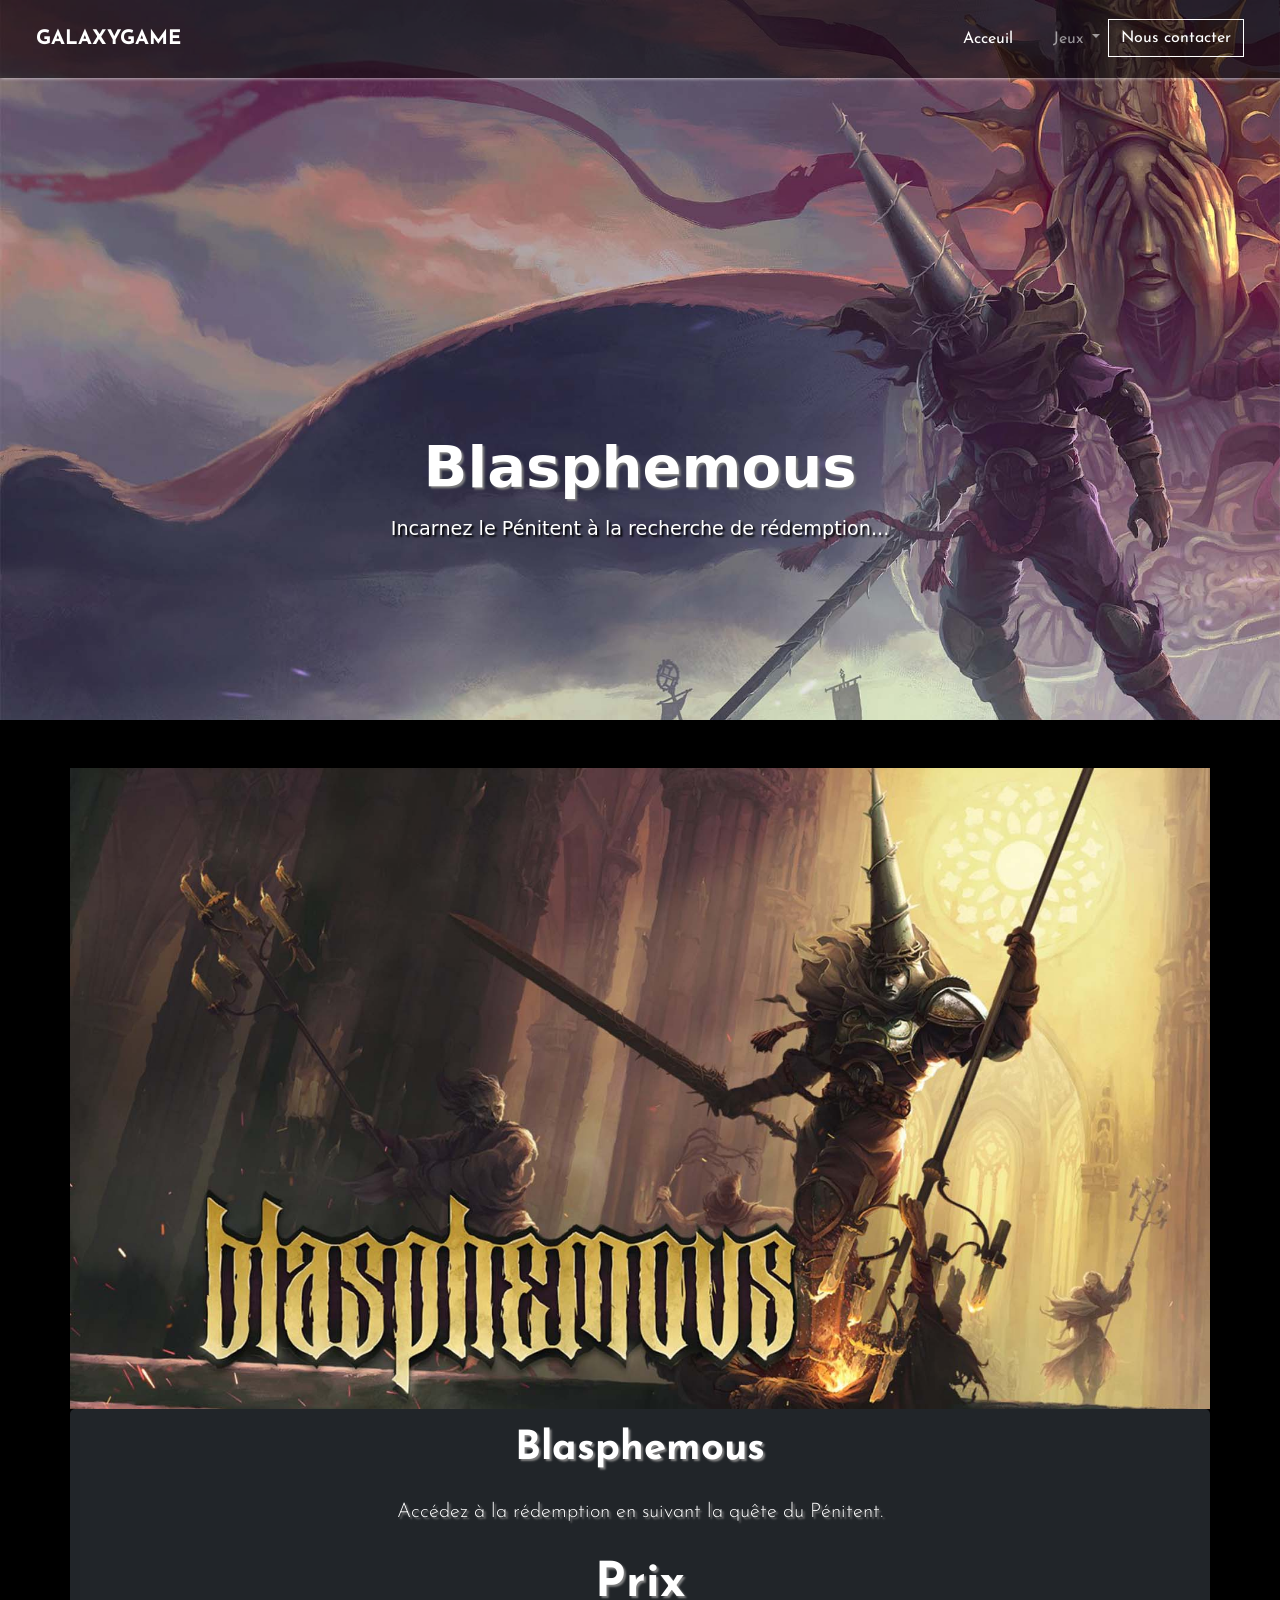
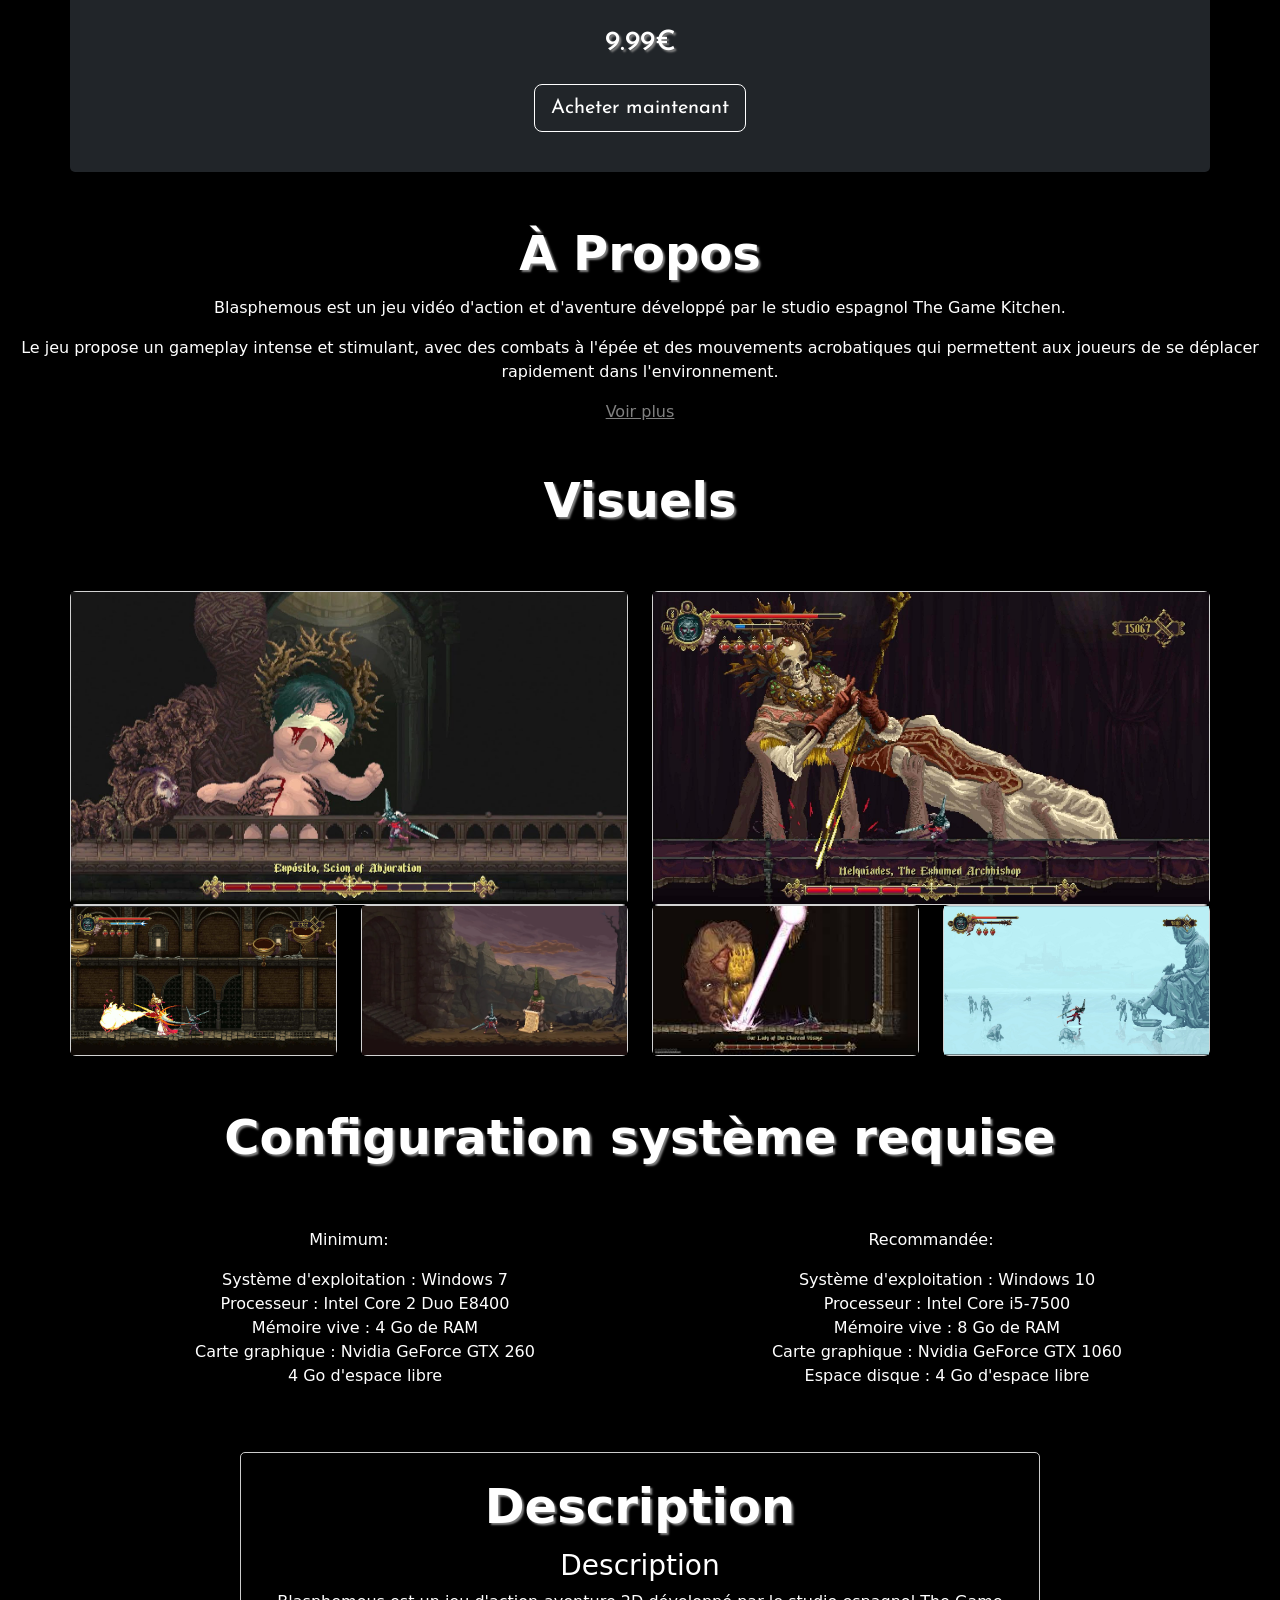
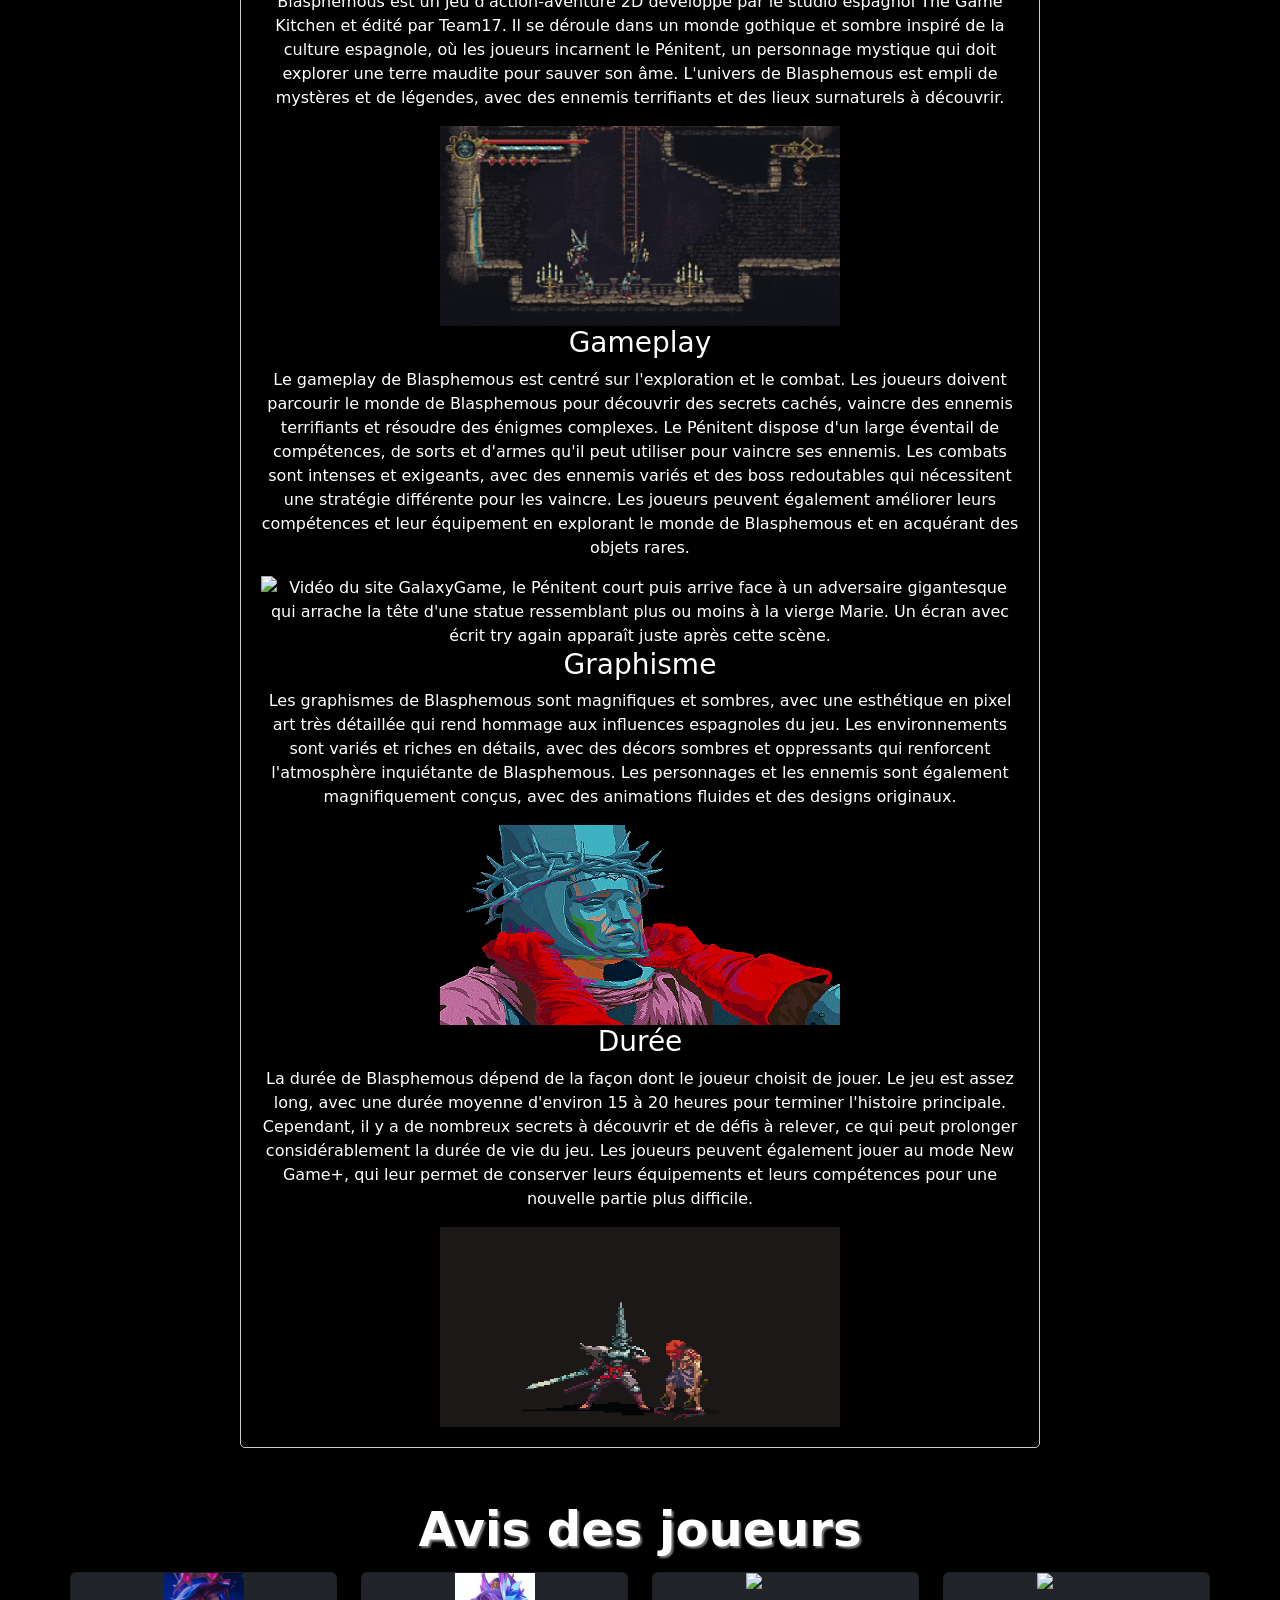
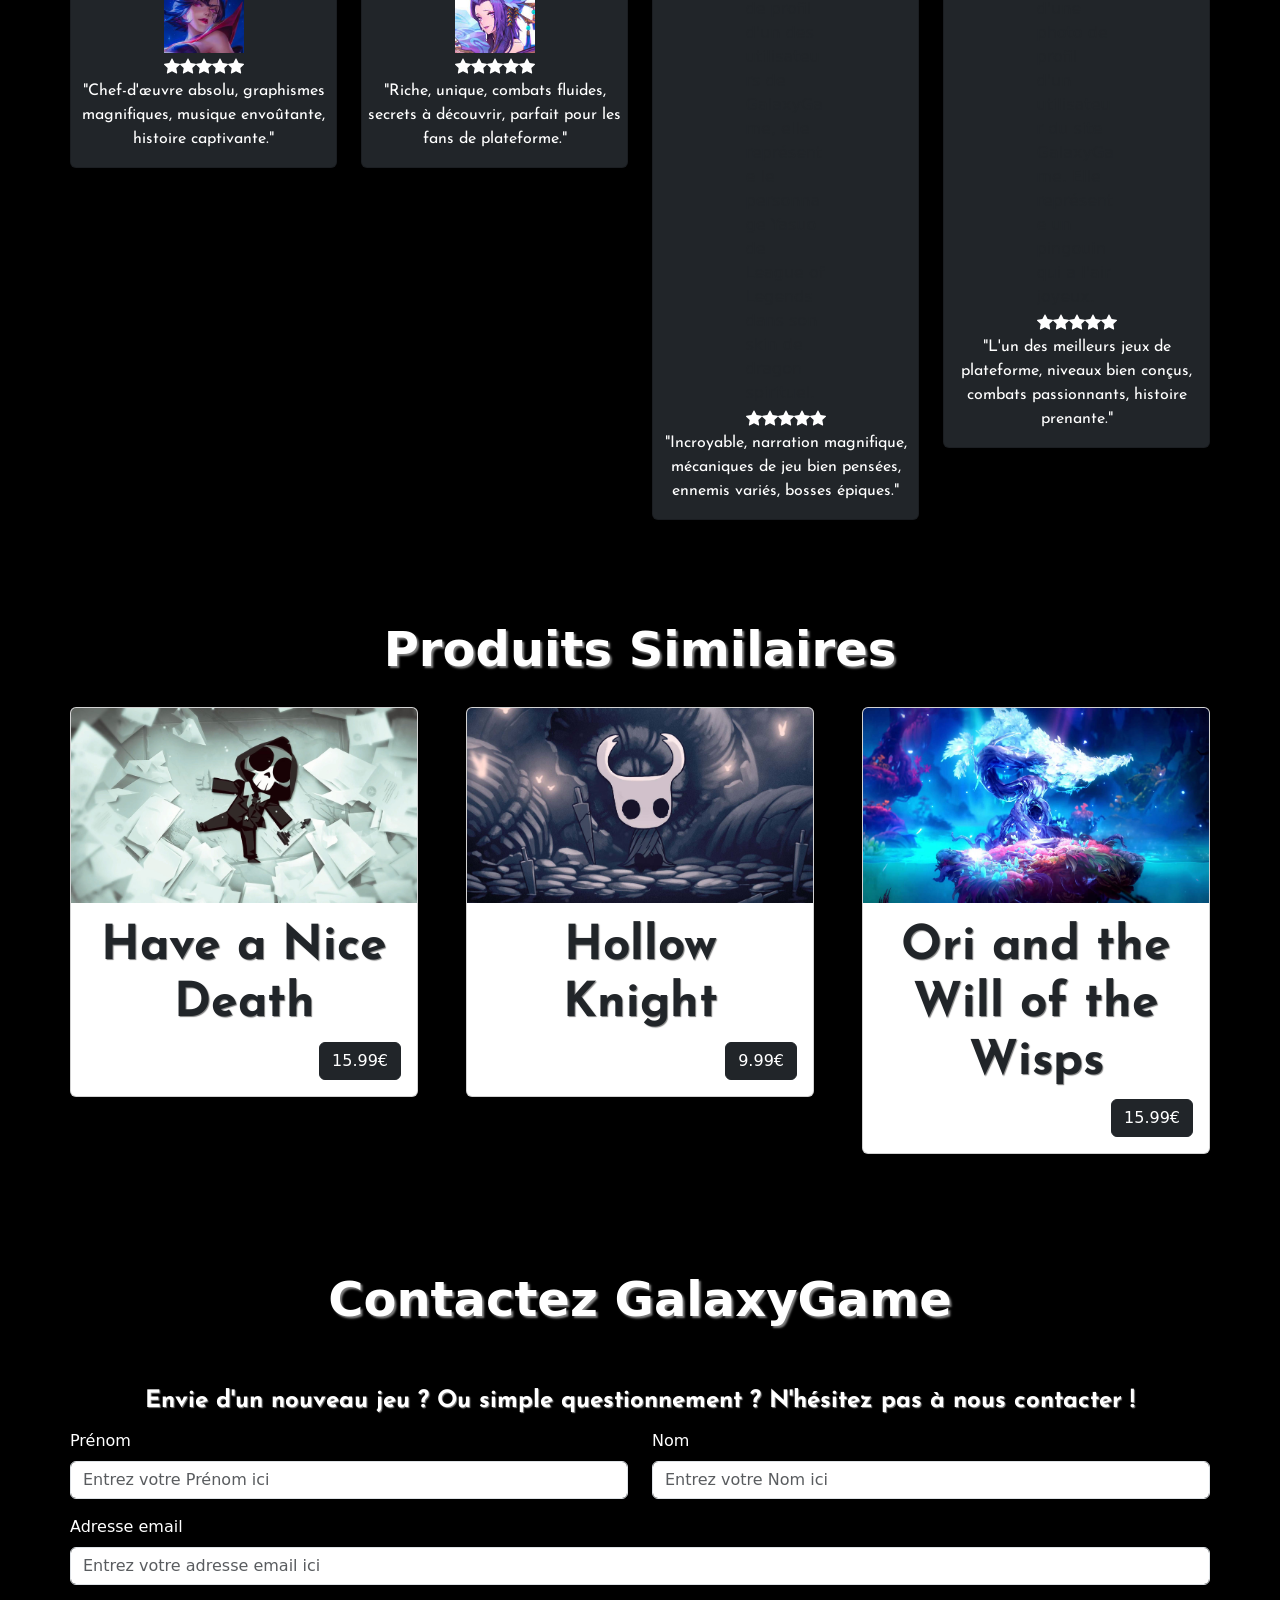
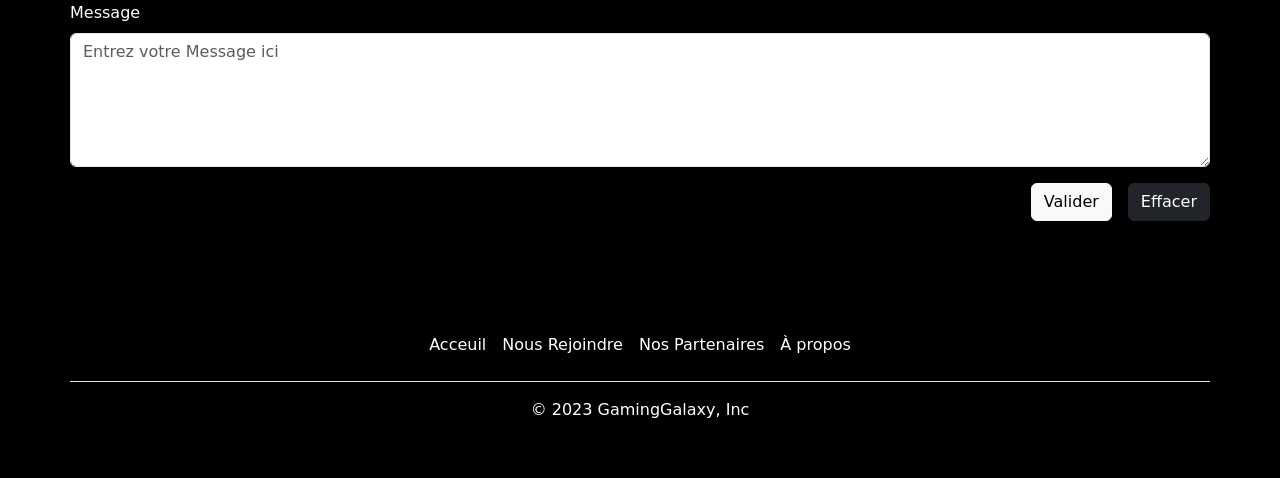
==== blasphemous.html @ a495fe9c "Add files via upload" ====
<!DOCTYPE html>
<html lang="fr">

<head>
  <meta charset="UTF-8">
  <meta http-equiv="X-UA-Compatible" content="IE=edge">
  <meta name="viewport" content="width=device-width, initial-scale=1.0">
  <title>Blasphemous</title>
  <style>
    @import url('https://fonts.googleapis.com/css2?family=Josefin+Sans&display=swap');
  </style>
  <link href="https://cdn.jsdelivr.net/npm/bootstrap@5.3.0-alpha2/dist/css/bootstrap.min.css" rel="stylesheet"
    integrity="sha384-aFq/bzH65dt+w6FI2ooMVUpc+21e0SRygnTpmBvdBgSdnuTN7QbdgL+OapgHtvPp" crossorigin="anonymous">
  <link rel="stylesheet" href="css/blasphemous.css">
</head>

<body>
  <header>
    <nav class="gg-navbar navbar navbar-expand-lg fixed-top navbar-dark w-100">
      <div class="container-fluid">
        <a class="navbar-brand text-uppercase fw-bolder mx-4 py-3" href="index.html">GalaxyGame</a>
        <button class="navbar-toggler" type="button" data-bs-toggle="collapse" data-bs-target="#navbarSupportedContent"
          aria-controls="navbarSupportedContent" aria-expanded="false" aria-label="Toggle navigation">
          <span class="navbar-toggler-icon"></span>
        </button>
        <div class="collapse navbar-collapse" id="navbarSupportedContent">
          <ul class="navbar-nav ms-auto mb-2 mb-lg-0">
            <li class="nav-item pe-4">
              <a class="nav-link active" aria-current="page" href="index.html">Acceuil</a>
            </li>
            <li class="nav-item dropdown">
              <a class="nav-link dropdown-toggle" href="#" role="button" data-bs-toggle="dropdown"
                aria-expanded="false">
                Jeux
              </a>
              <ul class="dropdown-menu">
                <li><a class="dropdown-item" href="hollowknight.html">Hollow Knight</a></li>
                <li><a class="dropdown-item" href="blasphemous.html">Blasphemous</a></li>
                <li><a class="dropdown-item" href="ori.html">Ori and the Will of the Wisps</a></li>
                <li><a class="dropdown-item" href="hades.html">Hadès</a></li>
                <li><a class="dropdown-item" href="cult.html">Cult of the Lamb</a></li>
                <li><a class="dropdown-item" href="hand.html">Have a Nice Death</a></li>
                <li>
              </ul>
            </li>
            <li class="nav-item pe-4">
              <a class="btn btn-order rounded-0" href="#contact">Nous contacter</a>
            </li>
        </div>
      </div>
    </nav>
  </header>

  <div id="carouselExampleSlidesOnly" class="carousel slide" data-bs-ride="carousel">
    <div class="carousel-inner">

      <div class="carousel-item active">
        <img src="img/blasphemous/blasphemous.jpg" class="d-block w-100"
          alt="Image du site GalaxyGame présentant le Pénitent de Blasphemous en premier plan sur la droite. En second plan, se trouve une statue géante qui a les mains sur les yeux.">
        <div class="carousel-caption d-none d-md-block">
          <div class="carouselText">
            <h2>Blasphemous</h2>
            <p>Incarnez le Pénitent à la recherche de rédemption...</p>
          </div>
        </div>
      </div>
    </div>
  </div>


  <div class="container my-5">
    <div class="row">
      <div class="col-6 col-buy">
        <div class="card-body">
          <a href="https://thegamekitchen.com/blasphemous/" target="_blank" style="position: relative;">
            <img src="img/blasphemous/blasphemousbuy.jpeg.jpg" class="card-img-top"
              alt="Image du site GalaxyGame présentant le Pénitent de Blasphemous avec un air énervé, il tient son épée dans la main droite, et achève son adversaire à terre avec une arme qu'il semble lui avoir volé.">
            <div class="linkSite position-absolute top-50 start-50 translate-middle text-white fw-bold"
              style="z-index: 1;">Site officiel</div>
          </a>
        </div>
      </div>


      <div class="col-6 col-buy">
        <div class="card-body bg-dark">
          <div class="card-text py-3">
            <h1 class="fw-bold mb-4">Blasphemous</h1>
            <p class="lead mb-4">Accédez à la rédemption en suivant la quête du Pénitent.</p>
            <div class="mb-4">
              <h2 class="fw-bold mb-2">Prix</h2>
              <p class="h3">9.99€</p>
            </div>
            <button type="button" class="btn btn-buy btn-lg mb-4 ">Acheter maintenant</button>
          </div>
        </div>
      </div>
    </div>
  </div>

  <div class="about">
    <h2>À Propos</h2>
    <p>Blasphemous est un jeu vidéo d'action et d'aventure développé par le studio espagnol The Game Kitchen.</p>
    <p>Le jeu propose un gameplay intense et stimulant, avec des combats à l'épée et des mouvements acrobatiques qui
      permettent aux joueurs de se déplacer rapidement dans l'environnement.</p>
    <a href="#description">Voir plus</a>
  </div>

  <h2 class="titleImage pt-5">Visuels</h2>

  <div class="container py-5">
    <div class="row">
      <div class="col-6">
        <div class="card">
          <img src="img/blasphemous/bgame1.jpeg"
            alt="Image du site GalaxyGame présentant le combat opposant le Pénitent de Blaspemous face au boss Exposito du même jeu, un bébé qui a les yeux bandés par un bandeau blanc, et qui pleure du sang. ">
        </div>
      </div>
      <div class="col-6">
        <div class="card">
          <img src="img/blasphemous/bgame2.jpg"
            alt="Image du site GalaxyGame présentant le combat opposant le Pénitent de Blasphemous fac au boss Helquiades du même jeu, ici le boss à une apparence de squelette qui est soulévé par des mains humaines, il détient également un baton gigantesque avec lequel il frappe le Pénitent.">
        </div>
      </div>
      <div class="col-3">
        <div class="card">
          <img src="img/blasphemous/bgame3.jpg"
            alt="Image du site GalaxyGame représente le pénitent en plein duel face à un ennémi qui crache du jeu. Le Pénitent semble se trouver des un lieu qui ressemble plus ou moins à un chateau, ou bien une forteresse.">
        </div>
      </div>
      <div class="col-3">
        <div class="card">
          <img src="img/blasphemous/bgame4.webp"
            alt="Image du site GalaxyGame présentent le Pénitent face à une personne qui est enroulé plus ou moins fermement par une corde, et qui détient un parchemin qui touche le sol. Le Pénitent semble être en pleine discussion avec lui.">
        </div>
      </div>
      <div class="col-3">
        <div class="card">
          <img src="img/blasphemous/bgame5.jpeg"
            alt="Image du site GalaxyGame présentent le Pénitent de Blasphemous face au boss Our Lady of the Charred Visage. Le boss ressemble à une énorme tête capable de tirer des rayon laser violet sur le Pénitent.">
        </div>
      </div>
      <div class="col-3">
        <div class="card">
          <img src="img/blasphemous/bgame6.jpeg"
            alt="Image du site GalaxyGame présentant le Pénitnent de Blapshemous en train de courir sur un sol gelé. Il semble se diriger vers une statut en pierre. le lieu à l'air calme, on ne voit pas d'ennmis à l'horizon.">
        </div>
      </div>
    </div>
  </div>

  <h2 class="fw-bold mb-2">Configuration système requise</h2>

  <div class="container py-5">
    <div class="row">
      <div class="col-lg-6">
        <div class="need">
          <p>Minimum:</p>
          <ul>
            <li>Système d'exploitation : Windows 7</li>
            <li>Processeur : Intel Core 2 Duo E8400</li>
            <li>Mémoire vive : 4 Go de RAM</li>
            <li>Carte graphique : Nvidia GeForce GTX 260</li>
            <li>4 Go d'espace libre</li>
          </ul>
        </div>
      </div>
      <div class="col-lg-6">
        <div class="need2">
          <p>Recommandée:</p>
          <ul>
            <li>Système d'exploitation : Windows 10</li>
            <li>Processeur : Intel Core i5-7500 </li>
            <li>Mémoire vive : 8 Go de RAM</li>
            <li>Carte graphique : Nvidia GeForce GTX 1060
            </li>
            <li>Espace disque : 4 Go d'espace libre
            </li>
          </ul>
        </div>
      </div>
    </div>
  </div>

  <div class="description-container" id="description">
    <h2>Description</h2>
    <div class="description-content">
      <h3>Description</h3>
      <p>Blasphemous est un jeu d'action-aventure 2D développé par le studio espagnol The Game Kitchen et édité par
        Team17. Il se déroule dans un monde gothique et sombre inspiré de la culture espagnole, où les joueurs incarnent
        le Pénitent, un personnage mystique qui doit explorer une terre maudite pour sauver son âme. L'univers de
        Blasphemous est empli de mystères et de légendes, avec des ennemis terrifiants et des lieux surnaturels à
        découvrir.
      </p>
      <img src="img/blasphemous/bgameplay1.gif"
        alt="Vidéo du site GalaxyGame, le Pénitent saute face à ces adversaires, et les tue en quelques coups d'épée."
        class="gif" loop autoplay>
      <h3>Gameplay</h3>
      <p>Le gameplay de Blasphemous est centré sur l'exploration et le combat. Les joueurs doivent parcourir le monde de
        Blasphemous pour découvrir des secrets cachés, vaincre des ennemis terrifiants et résoudre des énigmes
        complexes. Le Pénitent dispose d'un large éventail de compétences, de sorts et d'armes qu'il peut utiliser pour
        vaincre ses ennemis. Les combats sont intenses et exigeants, avec des ennemis variés et des boss redoutables qui
        nécessitent une stratégie différente pour les vaincre. Les joueurs peuvent également améliorer leurs compétences
        et leur équipement en explorant le monde de Blasphemous et en acquérant des objets rares.</p>
      <img src="img/blasphemous/bgif2.gif"
        alt="Vidéo du site GalaxyGame, le Pénitent court puis arrive face à un adversaire gigantesque qui arrache la tête d'une statue ressemblant plus ou moins à la vierge Marie. Un écran avec écrit try again apparaît juste après cette scène."
        class="gif" loop autoplay>
      <h3>Graphisme</h3>
      <p>Les graphismes de Blasphemous sont magnifiques et sombres, avec une esthétique en pixel art très détaillée qui
        rend hommage aux influences espagnoles du jeu. Les environnements sont variés et riches en détails, avec des
        décors sombres et oppressants qui renforcent l'atmosphère inquiétante de Blasphemous. Les personnages et les
        ennemis sont également magnifiquement conçus, avec des animations fluides et des designs originaux.</p>
      <img src="img/blasphemous/bgif3.gif"
        alt="Vidéo du site GalaxyGame, le Pénitent du jeu Blasphemous qui enlève son casque pour le remplir de sang provenant d'un corps dont on ne connaît pas l'identité."
        class="gif" loop autoplay>
      <h3>Durée</h3>
      <p>La durée de Blasphemous dépend de la façon dont le joueur choisit de jouer. Le jeu est assez long, avec une
        durée moyenne d'environ 15 à 20 heures pour terminer l'histoire principale. Cependant, il y a de nombreux
        secrets à découvrir et de défis à relever, ce qui peut prolonger considérablement la durée de vie du jeu. Les
        joueurs peuvent également jouer au mode New Game+, qui leur permet de conserver leurs équipements et leurs
        compétences pour une nouvelle partie plus difficile.</p>
      <img src="img/blasphemous/bgif4.gif"
        alt="Vidéo du site GalaxyGame, le pénitent de blasphemous qui frappe à multiple reprise un de ces adversaires, puis lui coupe la tête d'un violent coup d'épée."
        class="gif" loop autoplay>
    </div>
  </div>

  <div class="container py-5">
    <h2>Avis des joueurs</h2>
    <div class="row">
      <div class="col-md-3">
        <div class="card bg-dark">
          <img src="img/other/pp1.jpeg"
            alt="Image d'un utilisateur de GalaxyGame, la pp ressemble au personnage Elise de League of Legends."
            style="width: 5rem;" class="profil">
          <div class="stars">
            <svg xmlns="http://www.w3.org/2000/svg" width="16" height="16" fill="currentColor" class="bi bi-star-fill"
              viewBox="0 0 16 16">
              <path
                d="M3.612 15.443c-.386.198-.824-.149-.746-.592l.83-4.73L.173 6.765c-.329-.314-.158-.888.283-.95l4.898-.696L7.538.792c.197-.39.73-.39.927 0l2.184 4.327 4.898.696c.441.062.612.636.282.95l-3.522 3.356.83 4.73c.078.443-.36.79-.746.592L8 13.187l-4.389 2.256z" />
            </svg>
            <svg xmlns="http://www.w3.org/2000/svg" width="16" height="16" fill="currentColor" class="bi bi-star-fill"
              viewBox="0 0 16 16">
              <path
                d="M3.612 15.443c-.386.198-.824-.149-.746-.592l.83-4.73L.173 6.765c-.329-.314-.158-.888.283-.95l4.898-.696L7.538.792c.197-.39.73-.39.927 0l2.184 4.327 4.898.696c.441.062.612.636.282.95l-3.522 3.356.83 4.73c.078.443-.36.79-.746.592L8 13.187l-4.389 2.256z" />
            </svg>
            <svg xmlns="http://www.w3.org/2000/svg" width="16" height="16" fill="currentColor" class="bi bi-star-fill"
              viewBox="0 0 16 16">
              <path
                d="M3.612 15.443c-.386.198-.824-.149-.746-.592l.83-4.73L.173 6.765c-.329-.314-.158-.888.283-.95l4.898-.696L7.538.792c.197-.39.73-.39.927 0l2.184 4.327 4.898.696c.441.062.612.636.282.95l-3.522 3.356.83 4.73c.078.443-.36.79-.746.592L8 13.187l-4.389 2.256z" />
            </svg>
            <svg xmlns="http://www.w3.org/2000/svg" width="16" height="16" fill="currentColor" class="bi bi-star-fill"
              viewBox="0 0 16 16">
              <path
                d="M3.612 15.443c-.386.198-.824-.149-.746-.592l.83-4.73L.173 6.765c-.329-.314-.158-.888.283-.95l4.898-.696L7.538.792c.197-.39.73-.39.927 0l2.184 4.327 4.898.696c.441.062.612.636.282.95l-3.522 3.356.83 4.73c.078.443-.36.79-.746.592L8 13.187l-4.389 2.256z" />
            </svg>
            <svg xmlns="http://www.w3.org/2000/svg" width="16" height="16" fill="currentColor" class="bi bi-star-fill"
              viewBox="0 0 16 16">
              <path
                d="M3.612 15.443c-.386.198-.824-.149-.746-.592l.83-4.73L.173 6.765c-.329-.314-.158-.888.283-.95l4.898-.696L7.538.792c.197-.39.73-.39.927 0l2.184 4.327 4.898.696c.441.062.612.636.282.95l-3.522 3.356.83 4.73c.078.443-.36.79-.746.592L8 13.187l-4.389 2.256z" />
            </svg>
          </div>
          <p class="text">"Chef-d'œuvre absolu, graphismes magnifiques, musique envoûtante, histoire captivante."</p>
        </div>
      </div>
      <div class="col-md-3">
        <div class="card bg-dark">
          <img src="img/other/pp2.jpeg"
            alt="Image de profil de l'un des utilisateurs du site GalaxyGame, elle repérenste l'un des personnages de League of Legends, on dirait Cassiopéa  dans son skin fleure spirituelle."
            style="width: 5rem;" class="profil">
          <div class="stars">
            <svg xmlns="http://www.w3.org/2000/svg" width="16" height="16" fill="currentColor" class="bi bi-star-fill"
              viewBox="0 0 16 16">
              <path
                d="M3.612 15.443c-.386.198-.824-.149-.746-.592l.83-4.73L.173 6.765c-.329-.314-.158-.888.283-.95l4.898-.696L7.538.792c.197-.39.73-.39.927 0l2.184 4.327 4.898.696c.441.062.612.636.282.95l-3.522 3.356.83 4.73c.078.443-.36.79-.746.592L8 13.187l-4.389 2.256z" />
            </svg>
            <svg xmlns="http://www.w3.org/2000/svg" width="16" height="16" fill="currentColor" class="bi bi-star-fill"
              viewBox="0 0 16 16">
              <path
                d="M3.612 15.443c-.386.198-.824-.149-.746-.592l.83-4.73L.173 6.765c-.329-.314-.158-.888.283-.95l4.898-.696L7.538.792c.197-.39.73-.39.927 0l2.184 4.327 4.898.696c.441.062.612.636.282.95l-3.522 3.356.83 4.73c.078.443-.36.79-.746.592L8 13.187l-4.389 2.256z" />
            </svg>
            <svg xmlns="http://www.w3.org/2000/svg" width="16" height="16" fill="currentColor" class="bi bi-star-fill"
              viewBox="0 0 16 16">
              <path
                d="M3.612 15.443c-.386.198-.824-.149-.746-.592l.83-4.73L.173 6.765c-.329-.314-.158-.888.283-.95l4.898-.696L7.538.792c.197-.39.73-.39.927 0l2.184 4.327 4.898.696c.441.062.612.636.282.95l-3.522 3.356.83 4.73c.078.443-.36.79-.746.592L8 13.187l-4.389 2.256z" />
            </svg>
            <svg xmlns="http://www.w3.org/2000/svg" width="16" height="16" fill="currentColor" class="bi bi-star-fill"
              viewBox="0 0 16 16">
              <path
                d="M3.612 15.443c-.386.198-.824-.149-.746-.592l.83-4.73L.173 6.765c-.329-.314-.158-.888.283-.95l4.898-.696L7.538.792c.197-.39.73-.39.927 0l2.184 4.327 4.898.696c.441.062.612.636.282.95l-3.522 3.356.83 4.73c.078.443-.36.79-.746.592L8 13.187l-4.389 2.256z" />
            </svg>
            <svg xmlns="http://www.w3.org/2000/svg" width="16" height="16" fill="currentColor" class="bi bi-star-fill"
              viewBox="0 0 16 16">
              <path
                d="M3.612 15.443c-.386.198-.824-.149-.746-.592l.83-4.73L.173 6.765c-.329-.314-.158-.888.283-.95l4.898-.696L7.538.792c.197-.39.73-.39.927 0l2.184 4.327 4.898.696c.441.062.612.636.282.95l-3.522 3.356.83 4.73c.078.443-.36.79-.746.592L8 13.187l-4.389 2.256z" />
            </svg>
          </div>
          <p class="text">"Riche, unique, combats fluides, secrets à découvrir, parfait pour les fans de plateforme."
          </p>
        </div>
      </div>
      <div class="col-md-3">
        <div class="card bg-dark">
          <img src="img/other/pp3.jpeg"
            alt="Image de profil d'un des utilisateurs de GalaxyGame, elle représente le personnage Yasuo de League of Legends dans son skin de dragon spirituel."
            style="width: 5rem;" class="profil">
          <div class="stars">
            <svg xmlns="http://www.w3.org/2000/svg" width="16" height="16" fill="currentColor" class="bi bi-star-fill"
              viewBox="0 0 16 16">
              <path
                d="M3.612 15.443c-.386.198-.824-.149-.746-.592l.83-4.73L.173 6.765c-.329-.314-.158-.888.283-.95l4.898-.696L7.538.792c.197-.39.73-.39.927 0l2.184 4.327 4.898.696c.441.062.612.636.282.95l-3.522 3.356.83 4.73c.078.443-.36.79-.746.592L8 13.187l-4.389 2.256z" />
            </svg>
            <svg xmlns="http://www.w3.org/2000/svg" width="16" height="16" fill="currentColor" class="bi bi-star-fill"
              viewBox="0 0 16 16">
              <path
                d="M3.612 15.443c-.386.198-.824-.149-.746-.592l.83-4.73L.173 6.765c-.329-.314-.158-.888.283-.95l4.898-.696L7.538.792c.197-.39.73-.39.927 0l2.184 4.327 4.898.696c.441.062.612.636.282.95l-3.522 3.356.83 4.73c.078.443-.36.79-.746.592L8 13.187l-4.389 2.256z" />
            </svg>
            <svg xmlns="http://www.w3.org/2000/svg" width="16" height="16" fill="currentColor" class="bi bi-star-fill"
              viewBox="0 0 16 16">
              <path
                d="M3.612 15.443c-.386.198-.824-.149-.746-.592l.83-4.73L.173 6.765c-.329-.314-.158-.888.283-.95l4.898-.696L7.538.792c.197-.39.73-.39.927 0l2.184 4.327 4.898.696c.441.062.612.636.282.95l-3.522 3.356.83 4.73c.078.443-.36.79-.746.592L8 13.187l-4.389 2.256z" />
            </svg>
            <svg xmlns="http://www.w3.org/2000/svg" width="16" height="16" fill="currentColor" class="bi bi-star-fill"
              viewBox="0 0 16 16">
              <path
                d="M3.612 15.443c-.386.198-.824-.149-.746-.592l.83-4.73L.173 6.765c-.329-.314-.158-.888.283-.95l4.898-.696L7.538.792c.197-.39.73-.39.927 0l2.184 4.327 4.898.696c.441.062.612.636.282.95l-3.522 3.356.83 4.73c.078.443-.36.79-.746.592L8 13.187l-4.389 2.256z" />
            </svg>
            <svg xmlns="http://www.w3.org/2000/svg" width="16" height="16" fill="currentColor" class="bi bi-star-fill"
              viewBox="0 0 16 16">
              <path
                d="M3.612 15.443c-.386.198-.824-.149-.746-.592l.83-4.73L.173 6.765c-.329-.314-.158-.888.283-.95l4.898-.696L7.538.792c.197-.39.73-.39.927 0l2.184 4.327 4.898.696c.441.062.612.636.282.95l-3.522 3.356.83 4.73c.078.443-.36.79-.746.592L8 13.187l-4.389 2.256z" />
            </svg>
          </div>
          <p class="text">"Incroyable, narration magnifique, mécaniques de jeu bien pensées, ennemis variés, bosses
            épiques."</p>
        </div>
      </div>
      <div class="col-md-3">
        <div class="card bg-dark">
          <img src="img/other/pp4.jpg"
            alt="Image d'une photo de profil d'un utilisateur du site GalaxyGame. Elle représente un pingouin qui a l'air joyeux."
            style="width: 5rem;" class="profil">
          <div class="stars">
            <svg xmlns="http://www.w3.org/2000/svg" width="16" height="16" fill="currentColor" class="bi bi-star-fill"
              viewBox="0 0 16 16">
              <path
                d="M3.612 15.443c-.386.198-.824-.149-.746-.592l.83-4.73L.173 6.765c-.329-.314-.158-.888.283-.95l4.898-.696L7.538.792c.197-.39.73-.39.927 0l2.184 4.327 4.898.696c.441.062.612.636.282.95l-3.522 3.356.83 4.73c.078.443-.36.79-.746.592L8 13.187l-4.389 2.256z" />
            </svg>
            <svg xmlns="http://www.w3.org/2000/svg" width="16" height="16" fill="currentColor" class="bi bi-star-fill"
              viewBox="0 0 16 16">
              <path
                d="M3.612 15.443c-.386.198-.824-.149-.746-.592l.83-4.73L.173 6.765c-.329-.314-.158-.888.283-.95l4.898-.696L7.538.792c.197-.39.73-.39.927 0l2.184 4.327 4.898.696c.441.062.612.636.282.95l-3.522 3.356.83 4.73c.078.443-.36.79-.746.592L8 13.187l-4.389 2.256z" />
            </svg>
            <svg xmlns="http://www.w3.org/2000/svg" width="16" height="16" fill="currentColor" class="bi bi-star-fill"
              viewBox="0 0 16 16">
              <path
                d="M3.612 15.443c-.386.198-.824-.149-.746-.592l.83-4.73L.173 6.765c-.329-.314-.158-.888.283-.95l4.898-.696L7.538.792c.197-.39.73-.39.927 0l2.184 4.327 4.898.696c.441.062.612.636.282.95l-3.522 3.356.83 4.73c.078.443-.36.79-.746.592L8 13.187l-4.389 2.256z" />
            </svg>
            <svg xmlns="http://www.w3.org/2000/svg" width="16" height="16" fill="currentColor" class="bi bi-star-fill"
              viewBox="0 0 16 16">
              <path
                d="M3.612 15.443c-.386.198-.824-.149-.746-.592l.83-4.73L.173 6.765c-.329-.314-.158-.888.283-.95l4.898-.696L7.538.792c.197-.39.73-.39.927 0l2.184 4.327 4.898.696c.441.062.612.636.282.95l-3.522 3.356.83 4.73c.078.443-.36.79-.746.592L8 13.187l-4.389 2.256z" />
            </svg>
            <svg xmlns="http://www.w3.org/2000/svg" width="16" height="16" fill="currentColor" class="bi bi-star-fill"
              viewBox="0 0 16 16">
              <path
                d="M3.612 15.443c-.386.198-.824-.149-.746-.592l.83-4.73L.173 6.765c-.329-.314-.158-.888.283-.95l4.898-.696L7.538.792c.197-.39.73-.39.927 0l2.184 4.327 4.898.696c.441.062.612.636.282.95l-3.522 3.356.83 4.73c.078.443-.36.79-.746.592L8 13.187l-4.389 2.256z" />
            </svg>
          </div>
          <p class="text">"L'un des meilleurs jeux de plateforme, niveaux bien conçus, combats passionnants, histoire
            prenante."</p>
        </div>
      </div>
    </div>
  </div>

  <div class="container py-5">
    <h2>Produits Similaires</h2>
    <div class="row row-cols-1 row-cols-md-3 g-5 py-3">
      <div class="col">
        <div class="card">
          <a href="https://www.haveanicedeath.com/" target="_blank" style="position: relative;">
            <img src="img/hand/haveanicedath.jpg" class="card-img-top"
              alt="Image présentant le personnage principal de Have a Nice Death, un jeu présent sur le site GalaxyGame, le personnage de la mort, elle est allongée sur le dos et regarde au-dessus d'elle-même, elle semble désespérée. Le sol autour d'elle est recouvert de papier.">
            <div class="linkSite position-absolute top-50 start-50 translate-middle text-white fw-bold"
              style="z-index: 1;">Site officiel</div>

          </a>
          <div class="card-body">
            <h3 class="card-title">Have a Nice Death</h3>
            <a href="hand.html" target="_blank" class="btn btn-dark float-end">15.99€</a>
          </div>
        </div>
      </div>
      <div class="col">
        <div class="card card-hover" id="game">
          <a href="https://www.hollowknight.com/" target="_blank" style="position: relative;">
            <img src="img/hollow/hollowknight.jpg" class="card-img-top"
              alt="Image présentant le Chevalier d'Hollow Knight, un jeu présent sur le site GalaxyGame, il est assis et semble être assez tranquille. Son arme est posé à côté de lui, on suppose donc qu'il se trouve dans un endroit assez tranquille.">
            <div class="linkSite position-absolute top-50 start-50 translate-middle text-white fw-bold"
              style="z-index: 1;">Site officiel</div>
          </a>
          <div class="card-body">
            <h3 class="card-title">Hollow Knight</h3>
            <a href="hollowknight.html" target="_blank" class="btn btn-dark float-end">9.99€</a>
          </div>
        </div>
      </div>
      <div class="col">
        <div class="card card-hover">
          <a href="https://www.orithegame.com/" target="_blank" style="position: relative;">
            <img src="img/ori/ori4.jpeg.jpg" class="card-img-top"
              alt="Image présentant l'arbre de Ori dans le jeu Ori and the Will of the Wisps, un jeu présent sur le site GalaxyGame. L'environnement est calme, un lac entoure la petite parcelle de terre sur laquelle se trouve l'arbre.">
            <div class="linkSite position-absolute top-50 start-50 translate-middle text-white fw-bold">Site officiel
            </div>

          </a>
          <div class="card-body">
            <h3 class="card-title">Ori and the Will of the Wisps</h3>
            <a href="ori.html" target="_blank" class="btn btn-dark float-end">15.99€</a>
          </div>
        </div>
      </div>
    </div>
  </div>


  <div class="container py-5" id="contact">
    <h2 class="mb-5">Contactez GalaxyGame</h2>
    <h5 class="textContact">Envie d'un nouveau jeu ? Ou simple questionnement ? N'hésitez pas à nous contacter !</h5>
    <form id="contact-form">
      <div class="row mb-3">
        <div class="col-md-6">
          <label for="prenom" class="form-label">Prénom</label>
          <input type="text" class="form-control" id="prenom" name="prenom" placeholder="Entrez votre Prénom ici"
            required>
        </div>
        <div class="col-md-6">
          <label for="nom" class="form-label">Nom</label>
          <input type="text" class="form-control" id="nom" name="nom" placeholder="Entrez votre Nom ici" required>
        </div>
      </div>
      <div class="mb-3">
        <label for="email" class="form-label">Adresse email</label>
        <input type="email" class="form-control" id="email" name="email" placeholder="Entrez votre adresse email ici"
          required>
      </div>
      <div class="mb-3">
        <label for="message" class="form-label">Message</label>
        <textarea class="form-control" id="message" name="message" rows="5" placeholder="Entrez votre Message ici"
          required></textarea>
      </div>
      <div class="d-grid gap-2 d-md-flex justify-content-md-end mb-3">
        <button type="submit" class="btn btn-light me-md-2">Valider</button>
        <button type="reset" class="btn btn-dark">Effacer</button>
      </div>
    </form>
  </div>

  <div class="container">
    <footer class="py-3 my-4">
      <ul class="nav justify-content-center border-bottom pb-3 mb-3 light">
        <li class="nav-item"><a href="" class="nav-link px-2 text-white">Acceuil</a></li>
        <li class="nav-item"><a href="" class="nav-link px-2 text-white">Nous Rejoindre</a></li>
        <li class="nav-item"><a href="" class="nav-link px-2 text-white">Nos Partenaires</a></li>
        <li class="nav-item"><a href="" class="nav-link px-2 text-white">À propos</a></li>
      </ul>
      <p class="text-center text-white">© 2023 GamingGalaxy, Inc</p>
    </footer>
  </div>

  <script src="https://cdn.jsdelivr.net/npm/bootstrap@5.3.0-alpha2/dist/js/bootstrap.bundle.min.js"
    integrity="sha384-qKXV1j0HvMUeCBQ+QVp7JcfGl760yU08IQ+GpUo5hlbpg51QRiuqHAJz8+BrxE/N"
    crossorigin="anonymous"></script>
</body>

</html>
---- css/blasphemous.css ----
html,
body {
    margin: 0;
    padding: 0;
    color: white;
    overflow-x: none;
}

body {
    background-color: black;
}

.p {
    font-family: 'Josefin Sans', sans-serif;
    text-align: center;
}

li {
    text-decoration: none;
    list-style-type: none;
}

.container {
    background-color: black;
    padding: 0;
}

.gg-navbar {
    background-color: rgba(0, 0, 0, .55);
    font-family: serif;
    box-shadow: 1px 1px 3px rgba(255, 255, 255, .54);
    z-index: 1;
    font-family: 'Josefin Sans', sans-serif;
}

.gg-navbar .nav-link {
    border-bottom: 1px solid transparent;
    transition: padding-bottom 0.4s ease-in-out, border-color 0.3s ease;
}

.gg-navbar .nav-link:hover {
    padding-bottom: 20px;
    border-bottom-color: white;
}

.btn-order {
    color: white;
    border-color: white;
    transition: 0.5s;
    font-family: 'Josefin Sans', sans-serif;
}

.btn-order:hover,
.btn-order:active {
    color: black;
    background-color: white;
    ;
}

.carouselText {
    padding-bottom: 120px !important;
    text-shadow: 2px 2px 2px black;
    font-size: 1.2em;
}

h2 {
    text-align: center;
    color: white;
    font-weight: bolder;
    font-size: 3em;
    padding-bottom: 5px;
    padding-top: 5px;
    text-shadow: 2px 2px 2px grey;
}

.btn-buy {
    color: white;
    border-color: white;
    transition: 0.5s;
    font-family: 'Josefin Sans', sans-serif;
}

.btn-buy:hover,
.btn-buy:active {
    color: black;
    background-color: white;
    ;
}

.card-text {
    text-align: center;
    font-family: 'Josefin Sans', sans-serif;
    text-shadow: 2px 2px 2px grey;
}

.col-buy {
    width: 100%;
}

.about {
    text-align: center;
}

a {
    color: grey;
}

.description-container {
    max-width: 800px;
    margin: 0 auto;
    padding: 20px;
    border: 1px solid #ccc;
    border-radius: 5px;
    text-align: center;
}

.gif {
    width: 400px;
    height: 200px;
}

.card-body {
    border-radius: 5px;
}

.linkSite {
    transition: 0.5s;
    opacity: 0%;
    text-shadow: 2px 2px 2px black;
    font-size: 30px
}

.linkSite:hover {
    opacity: 100%;
    text-shadow: 2px 2px 2px black;
    font-size: 30px;

}

.profil {
    margin: 0 auto;
    display: block;
}

.stars {
    display: flex;
    justify-content: center;
    padding-bottom: 5px;
    padding-top: 5px;
    color: white;
}

.need {
    text-align: center;
}

.need2 {
    text-align: center;
}

.text {
    color: white;
    text-align: center;
    font-family: 'Josefin Sans', sans-serif;
}

h4 {
    font-size: 2em !important;
    padding-top: 2px !important;
}

h5 {
    text-align: center;
    color: white;
    font-weight: bolder;
    font-size: 1.5em;
    padding-bottom: 5px;
    padding-top: 5px;
    text-shadow: 2px 2px 2px grey;
}

.textContact {
    font-family: 'Josefin Sans', sans-serif;
    text-align: center;
    font-weight: bold;
    text-shadow: 1px 1px 1px grey;
}

.card-title {
    text-align: center;
    font-family: 'Josefin Sans', sans-serif;
    text-shadow: 1px 1px 1px grey;
    font-weight: bolder;
    font-size: 3em;
}

#decouverte {
    scroll-margin-top: 55px;
}
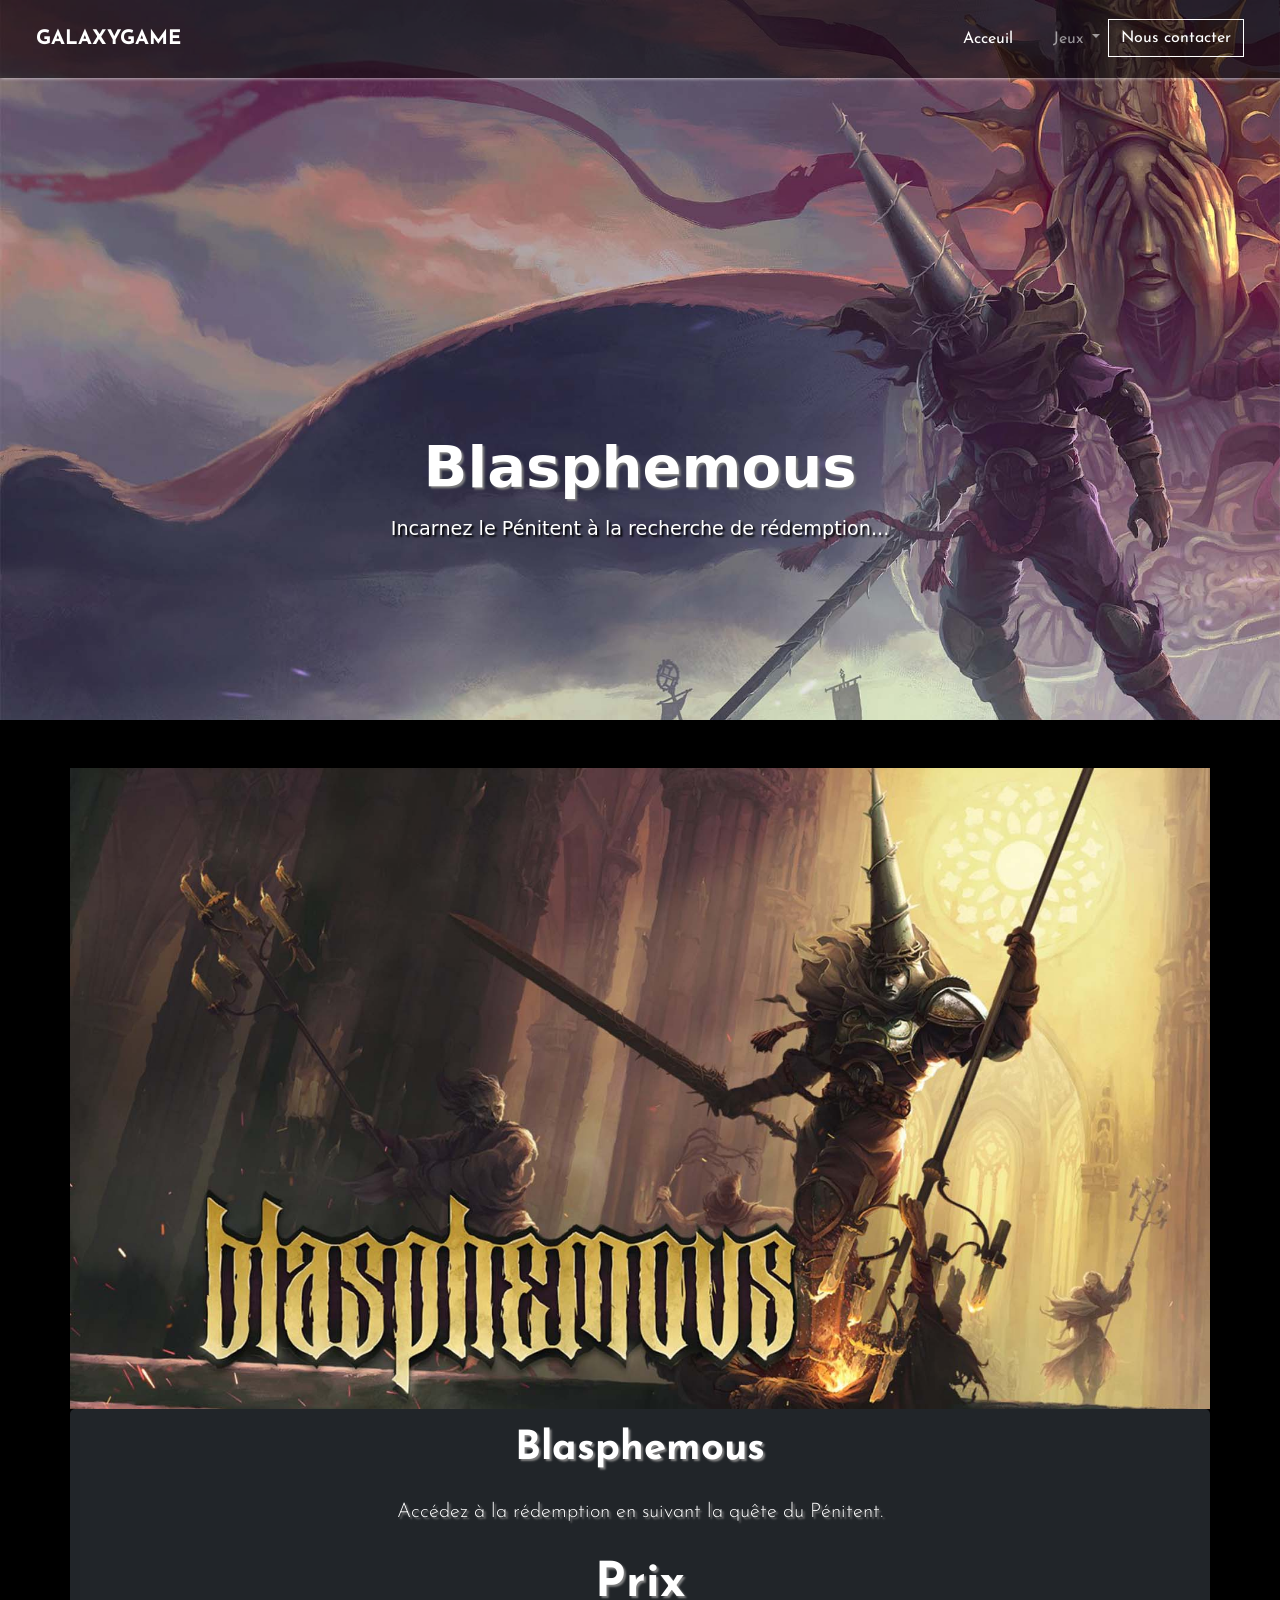
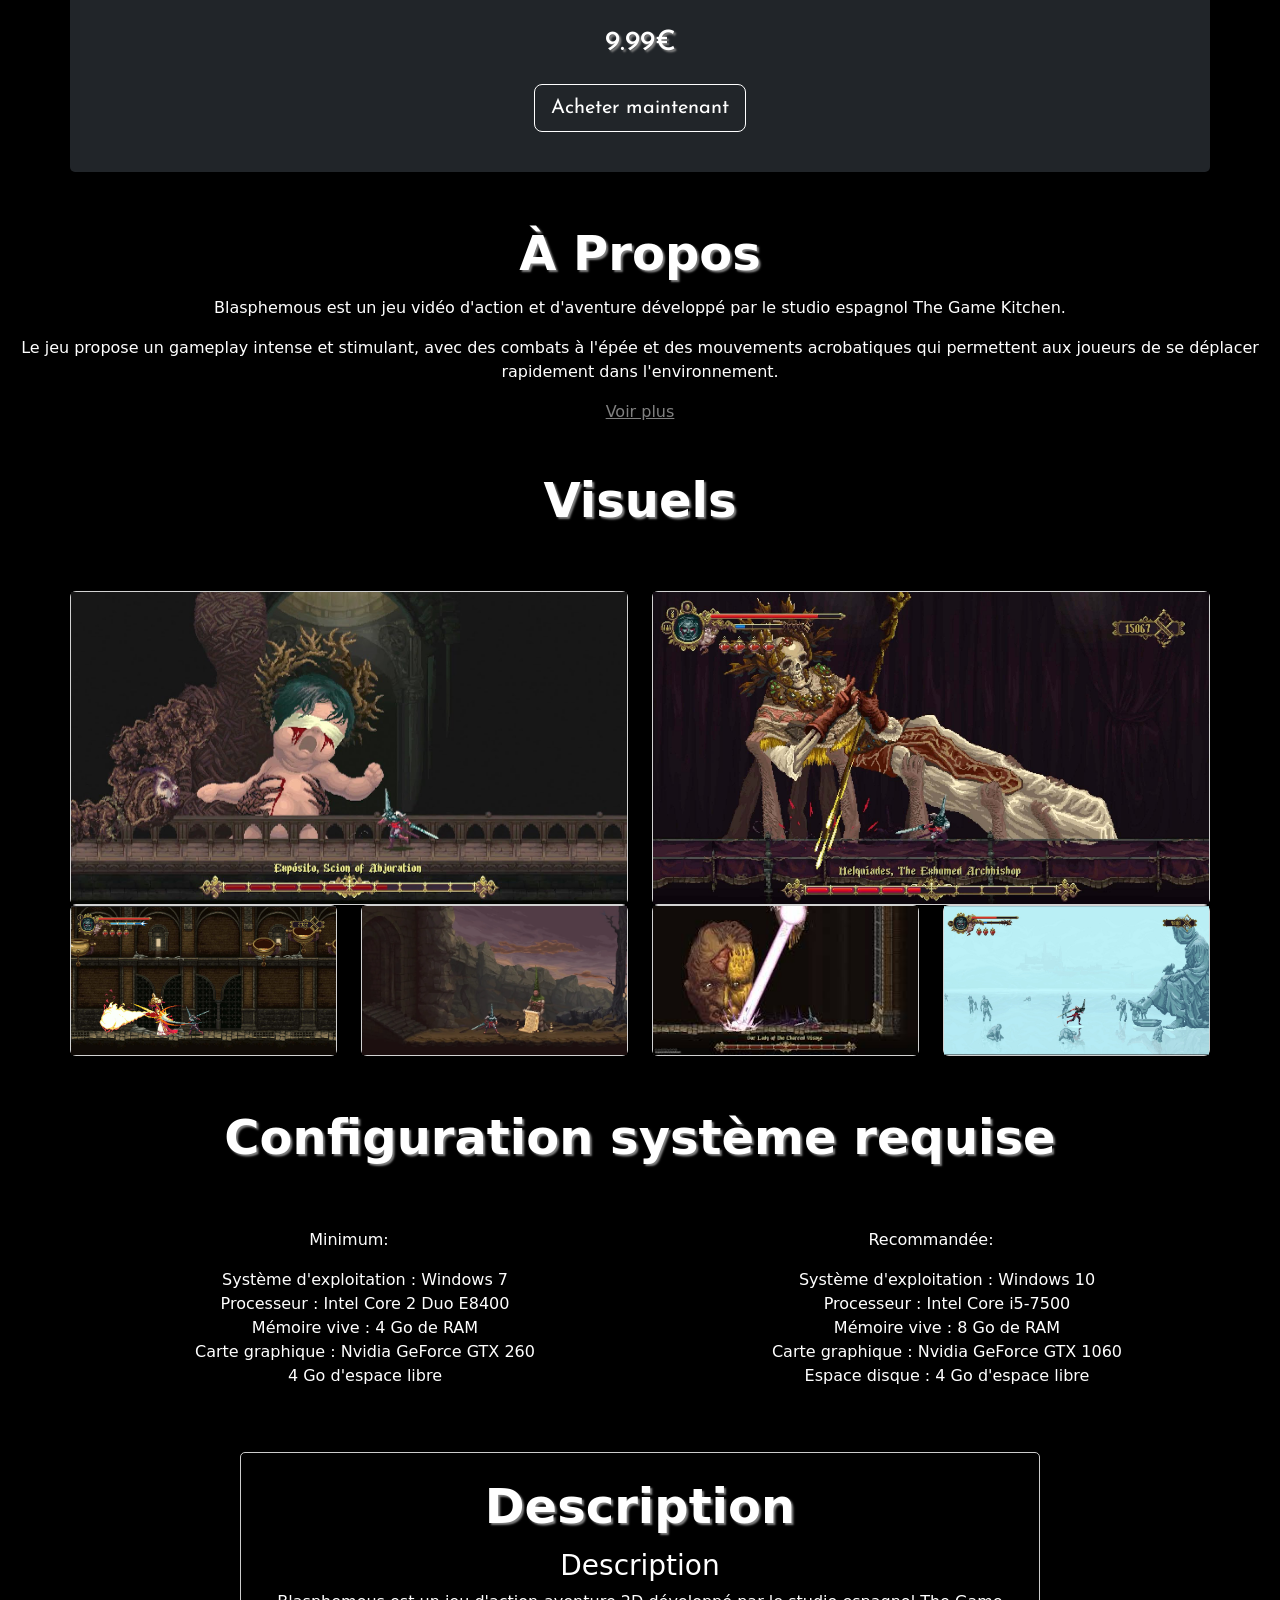
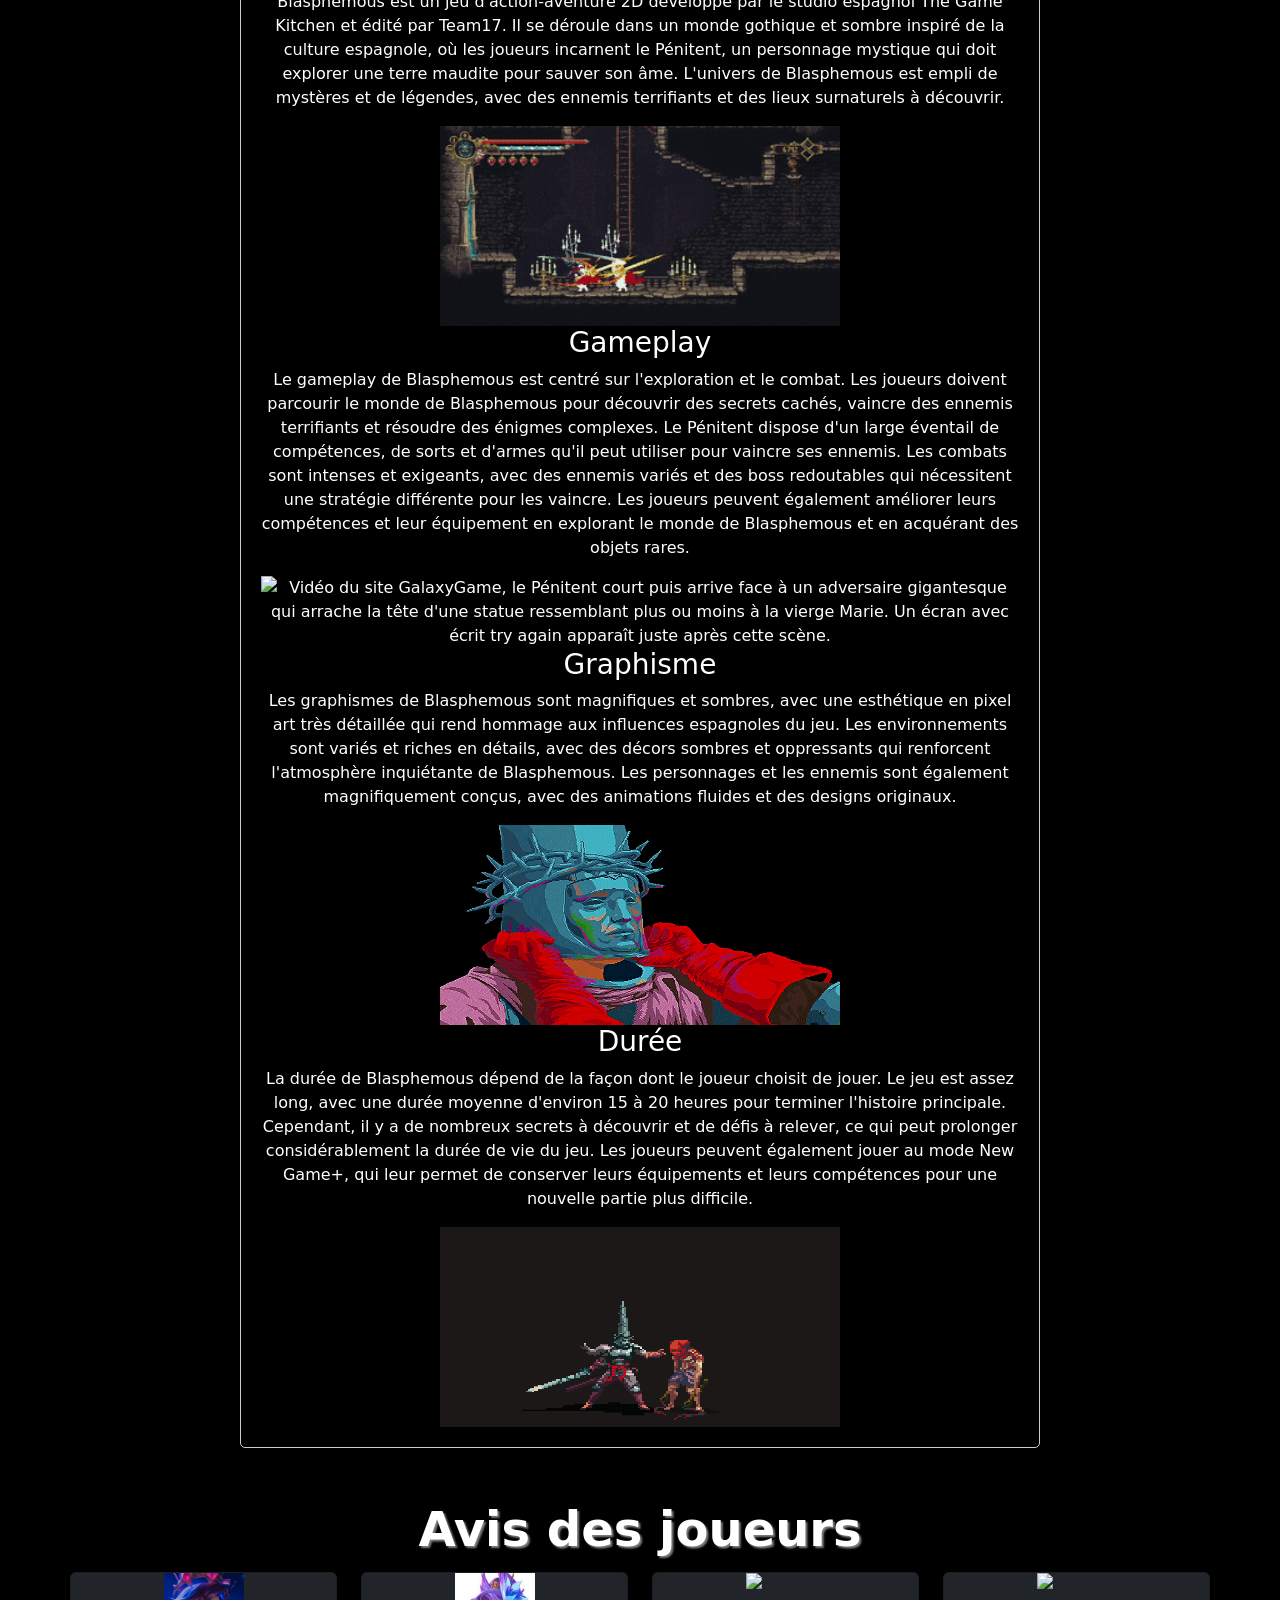
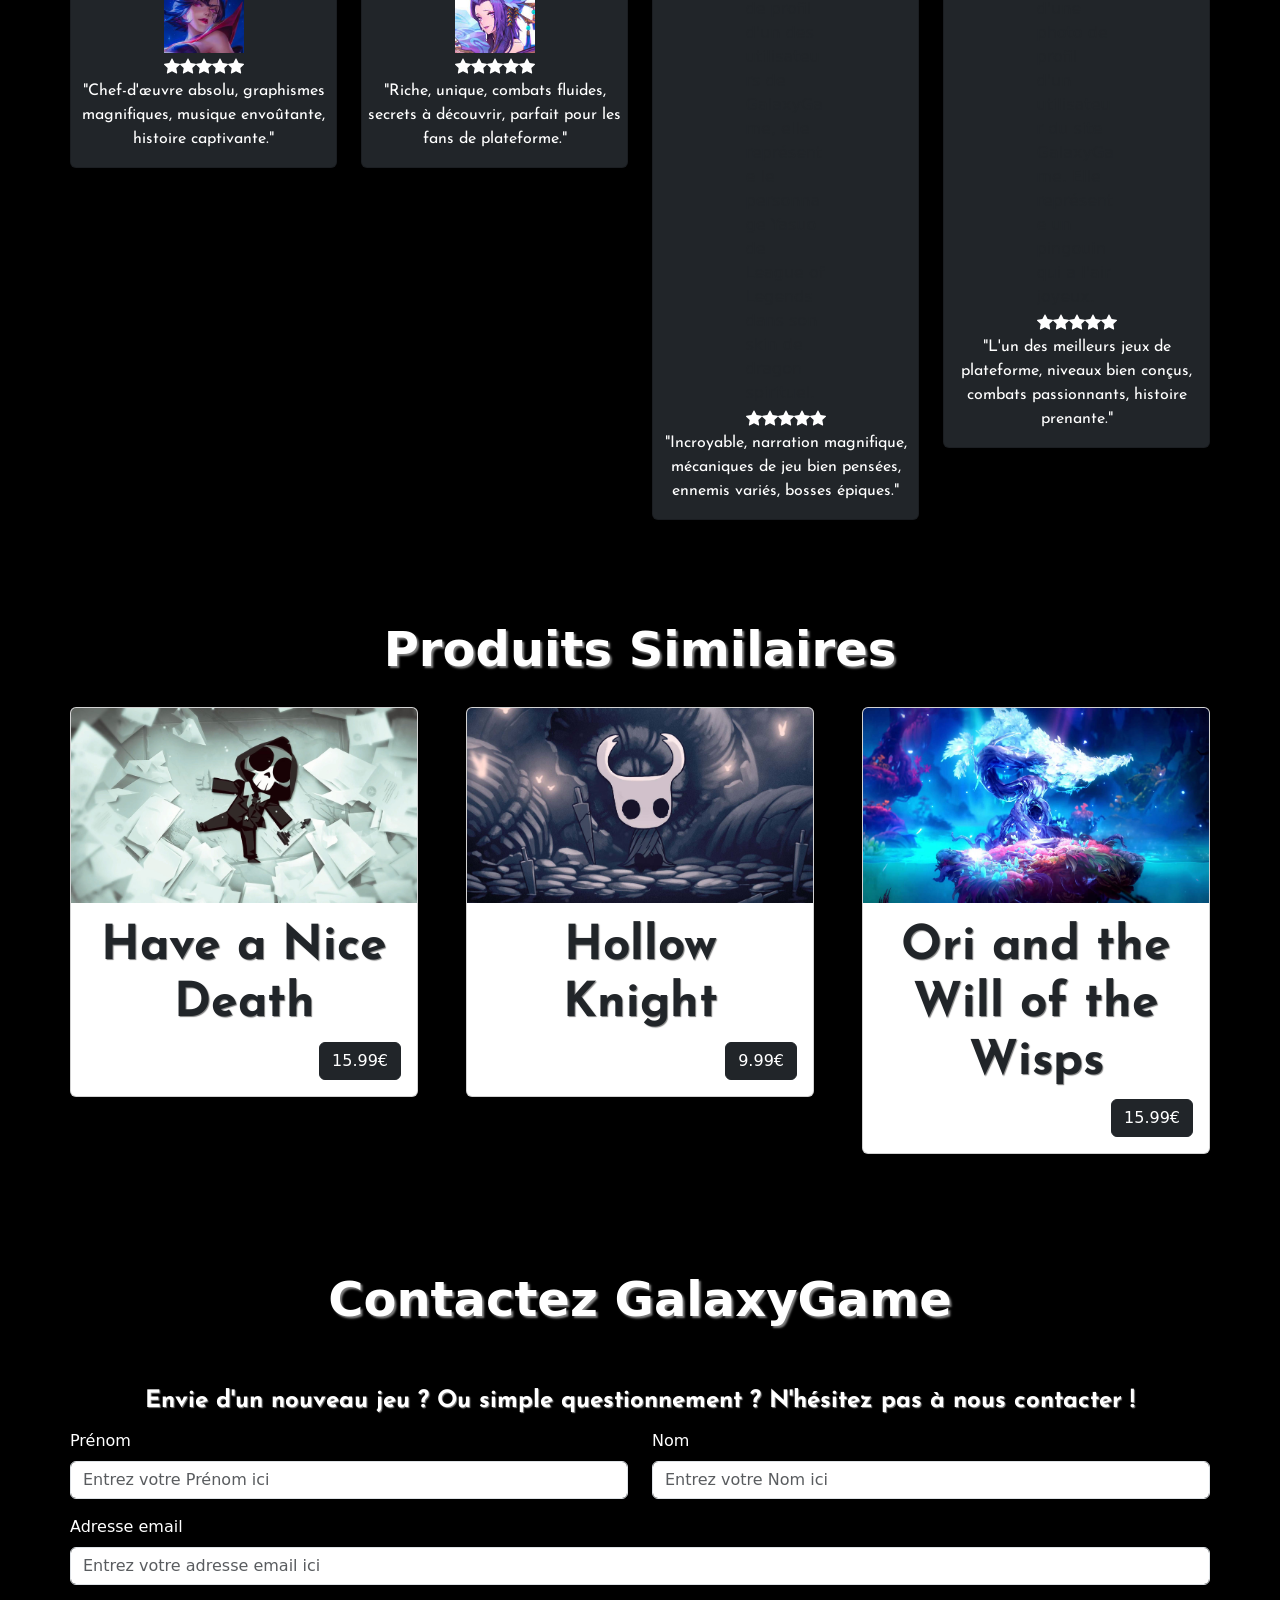
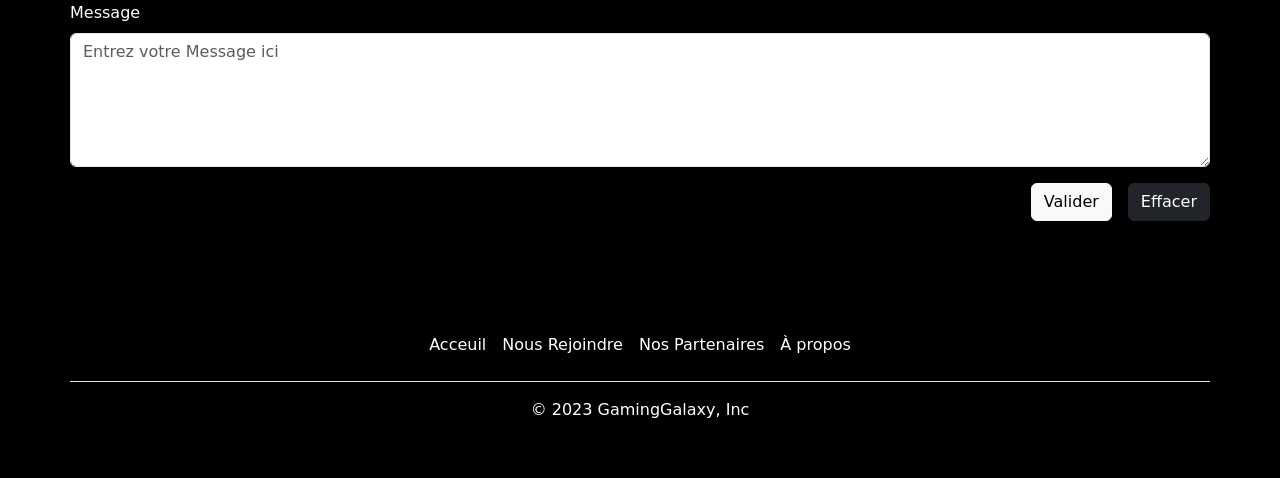
==== commit b7908af8: "Add files via upload" ====
--- a/blasphemous.html
+++ b/blasphemous.html
@@ -5,13 +5,14 @@
   <meta charset="UTF-8">
   <meta http-equiv="X-UA-Compatible" content="IE=edge">
   <meta name="viewport" content="width=device-width, initial-scale=1.0">
-  <title>Blasphemous</title>
+  <title> Galaxy Game : Blasphemous</title>
   <style>
     @import url('https://fonts.googleapis.com/css2?family=Josefin+Sans&display=swap');
   </style>
   <link href="https://cdn.jsdelivr.net/npm/bootstrap@5.3.0-alpha2/dist/css/bootstrap.min.css" rel="stylesheet"
     integrity="sha384-aFq/bzH65dt+w6FI2ooMVUpc+21e0SRygnTpmBvdBgSdnuTN7QbdgL+OapgHtvPp" crossorigin="anonymous">
   <link rel="stylesheet" href="css/blasphemous.css">
+  <link rel="shortcut icon" href="img/other/logo.JPG">
 </head>
 
 <body>
@@ -46,6 +47,7 @@
             <li class="nav-item pe-4">
               <a class="btn btn-order rounded-0" href="#contact">Nous contacter</a>
             </li>
+          </ul>
         </div>
       </div>
     </nav>
@@ -194,7 +196,7 @@
       </p>
       <img src="img/blasphemous/bgameplay1.gif"
         alt="Vidéo du site GalaxyGame, le Pénitent saute face à ces adversaires, et les tue en quelques coups d'épée."
-        class="gif" loop autoplay>
+        class="gif">
       <h3>Gameplay</h3>
       <p>Le gameplay de Blasphemous est centré sur l'exploration et le combat. Les joueurs doivent parcourir le monde de
         Blasphemous pour découvrir des secrets cachés, vaincre des ennemis terrifiants et résoudre des énigmes
@@ -204,7 +206,7 @@
         et leur équipement en explorant le monde de Blasphemous et en acquérant des objets rares.</p>
       <img src="img/blasphemous/bgif2.gif"
         alt="Vidéo du site GalaxyGame, le Pénitent court puis arrive face à un adversaire gigantesque qui arrache la tête d'une statue ressemblant plus ou moins à la vierge Marie. Un écran avec écrit try again apparaît juste après cette scène."
-        class="gif" loop autoplay>
+        class="gif">
       <h3>Graphisme</h3>
       <p>Les graphismes de Blasphemous sont magnifiques et sombres, avec une esthétique en pixel art très détaillée qui
         rend hommage aux influences espagnoles du jeu. Les environnements sont variés et riches en détails, avec des
@@ -212,7 +214,7 @@
         ennemis sont également magnifiquement conçus, avec des animations fluides et des designs originaux.</p>
       <img src="img/blasphemous/bgif3.gif"
         alt="Vidéo du site GalaxyGame, le Pénitent du jeu Blasphemous qui enlève son casque pour le remplir de sang provenant d'un corps dont on ne connaît pas l'identité."
-        class="gif" loop autoplay>
+        class="gif">
       <h3>Durée</h3>
       <p>La durée de Blasphemous dépend de la façon dont le joueur choisit de jouer. Le jeu est assez long, avec une
         durée moyenne d'environ 15 à 20 heures pour terminer l'histoire principale. Cependant, il y a de nombreux
@@ -221,7 +223,7 @@
         compétences pour une nouvelle partie plus difficile.</p>
       <img src="img/blasphemous/bgif4.gif"
         alt="Vidéo du site GalaxyGame, le pénitent de blasphemous qui frappe à multiple reprise un de ces adversaires, puis lui coupe la tête d'un violent coup d'épée."
-        class="gif" loop autoplay>
+        class="gif">
     </div>
   </div>
 
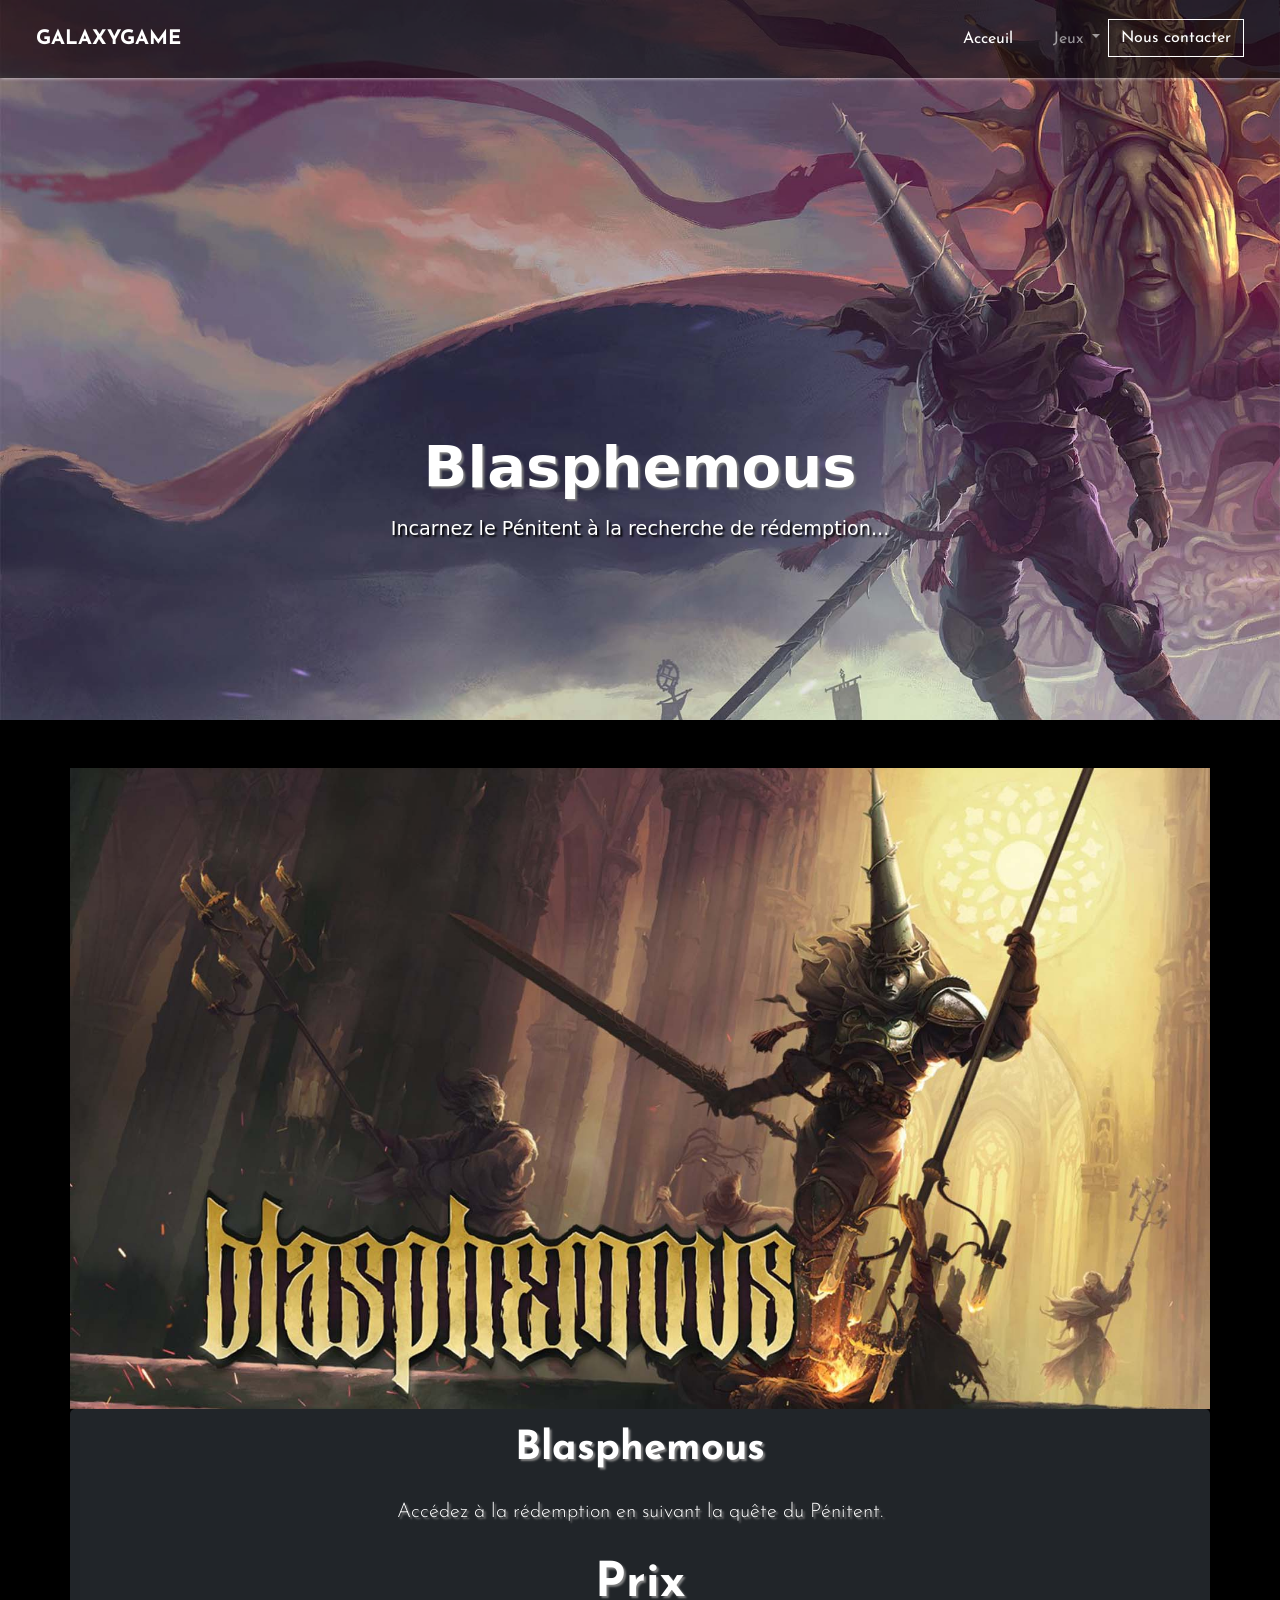
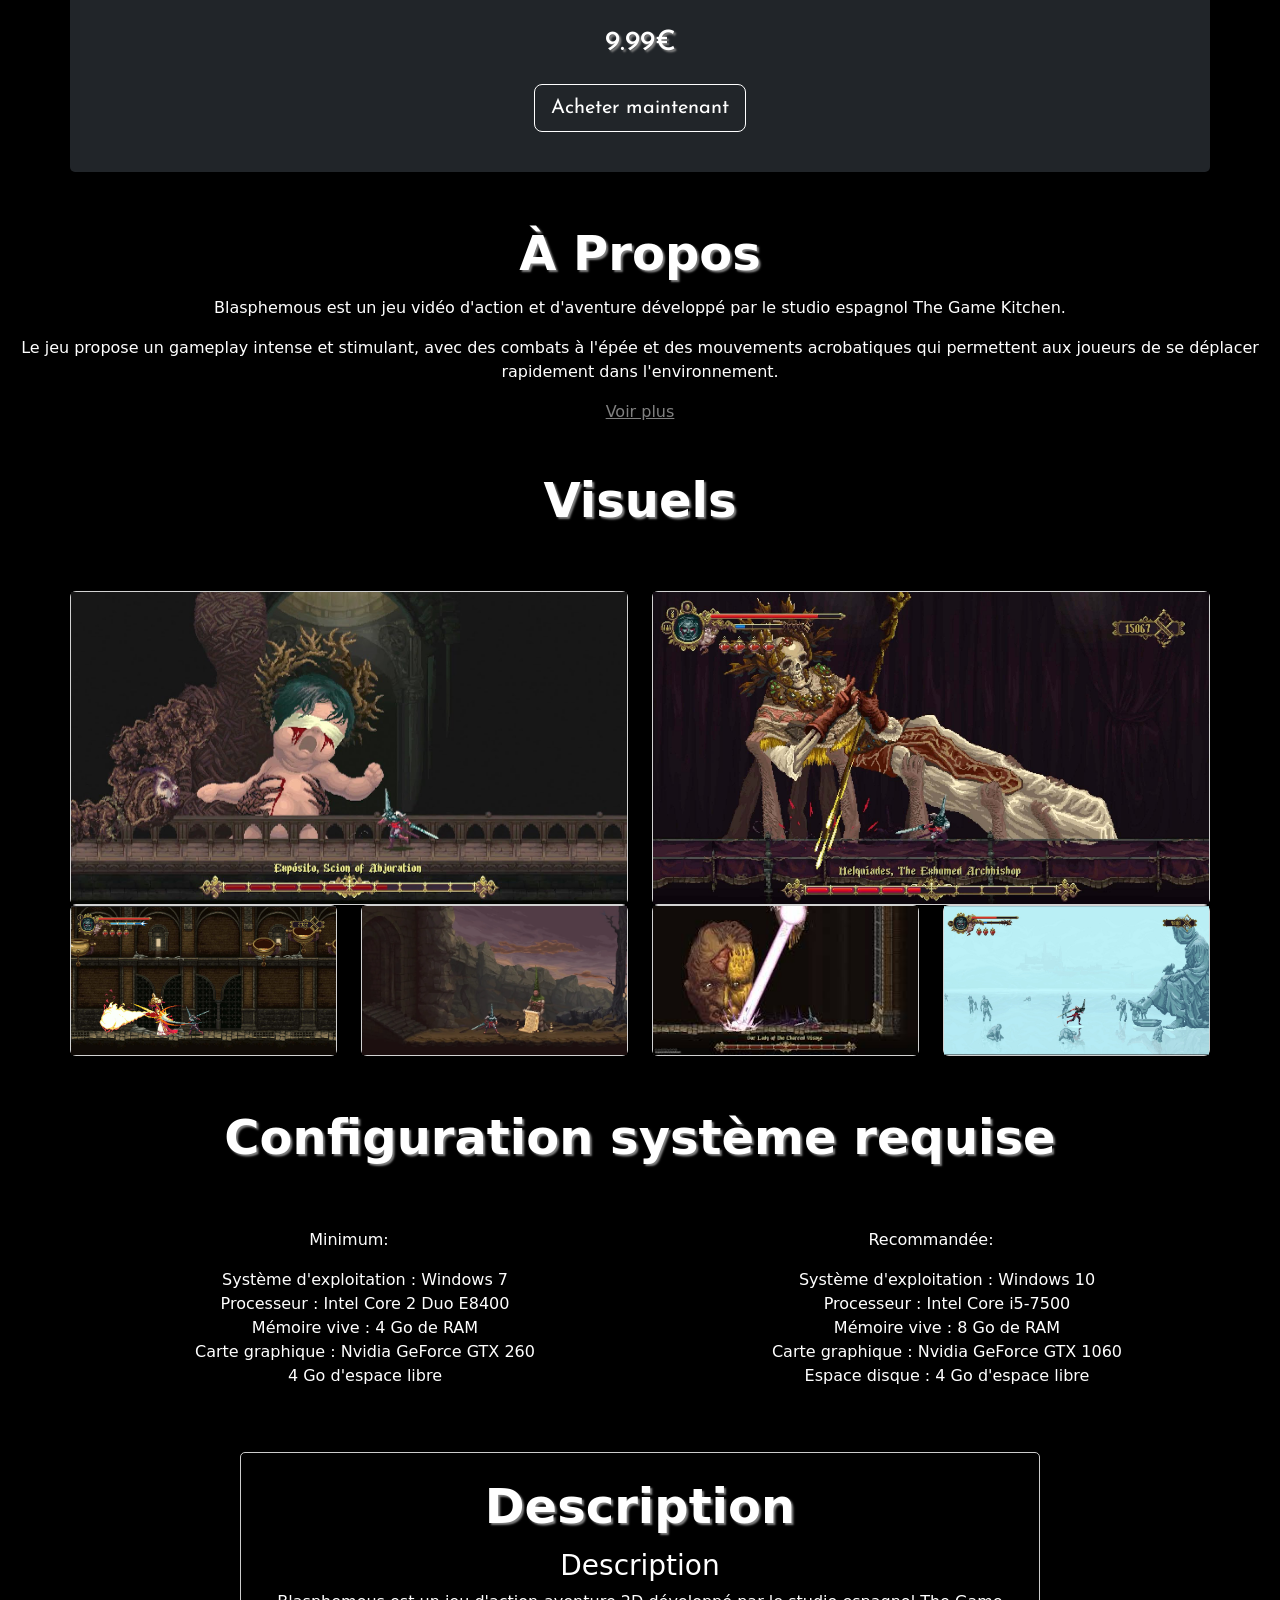
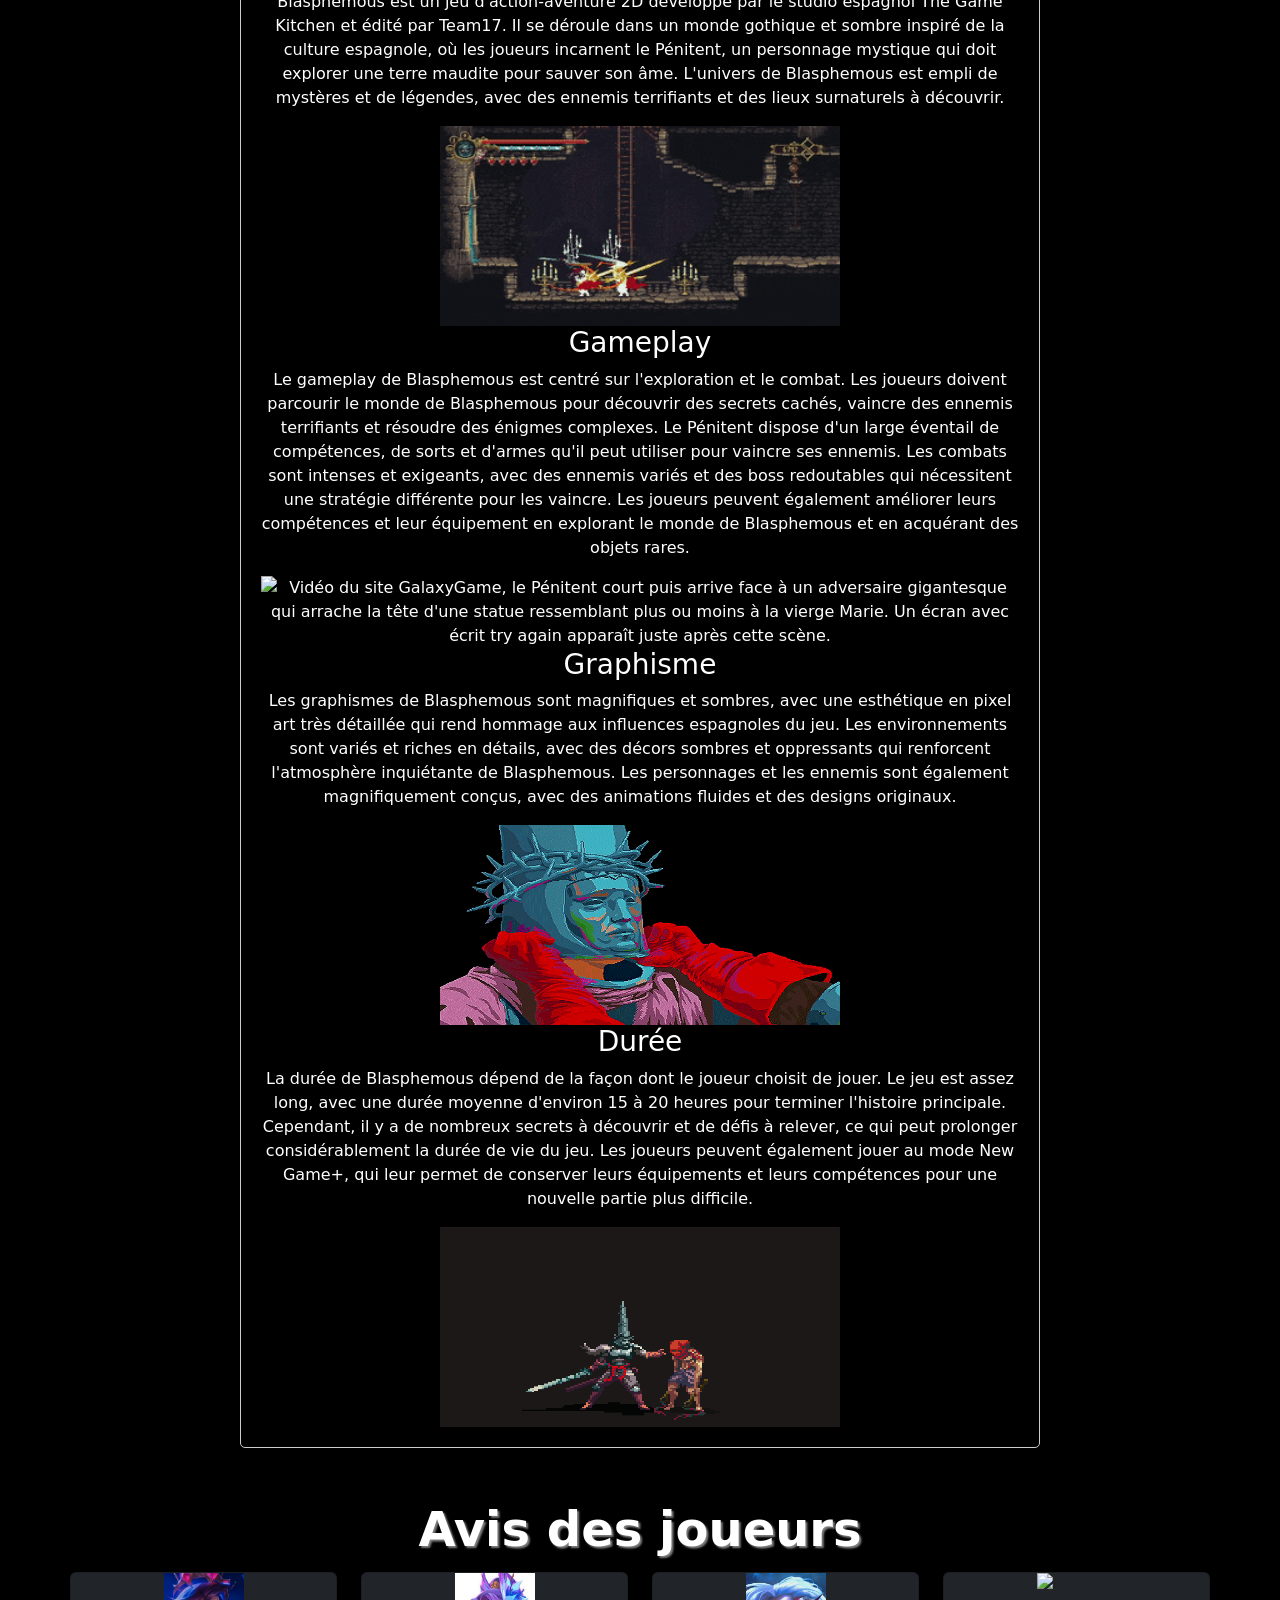
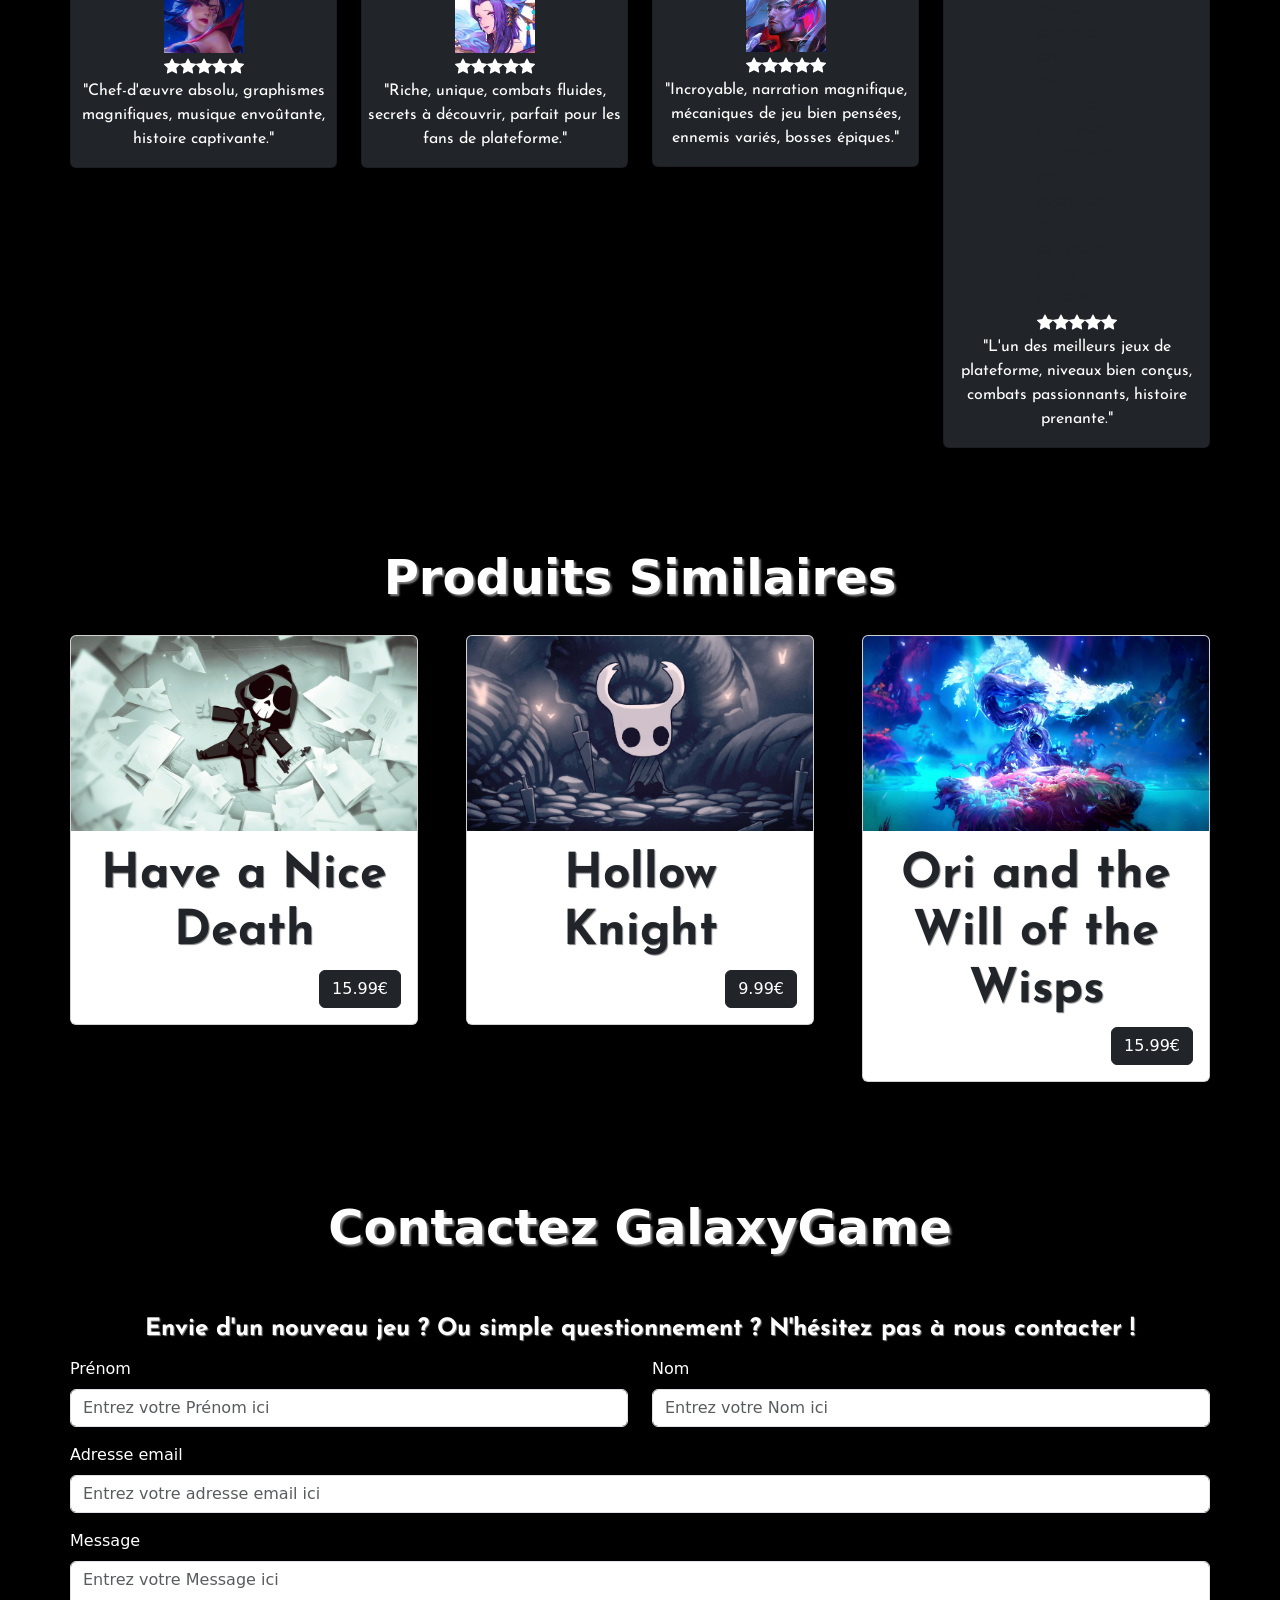
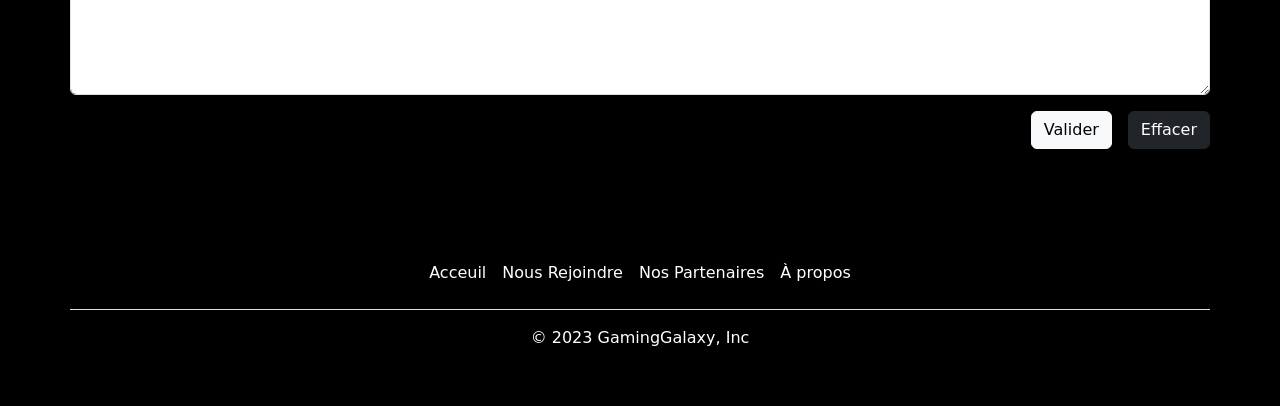
==== commit c1a350b6: "Add files via upload" ====
--- a/blasphemous.html
+++ b/blasphemous.html
@@ -303,7 +303,7 @@
       </div>
       <div class="col-md-3">
         <div class="card bg-dark">
-          <img src="img/other/pp3.jpeg"
+          <img src="img/other/pp3.jpg"
             alt="Image de profil d'un des utilisateurs de GalaxyGame, elle représente le personnage Yasuo de League of Legends dans son skin de dragon spirituel."
             style="width: 5rem;" class="profil">
           <div class="stars">
@@ -339,7 +339,7 @@
       </div>
       <div class="col-md-3">
         <div class="card bg-dark">
-          <img src="img/other/pp4.jpg"
+          <img src="img/other/pp4.png"
             alt="Image d'une photo de profil d'un utilisateur du site GalaxyGame. Elle représente un pingouin qui a l'air joyeux."
             style="width: 5rem;" class="profil">
           <div class="stars">
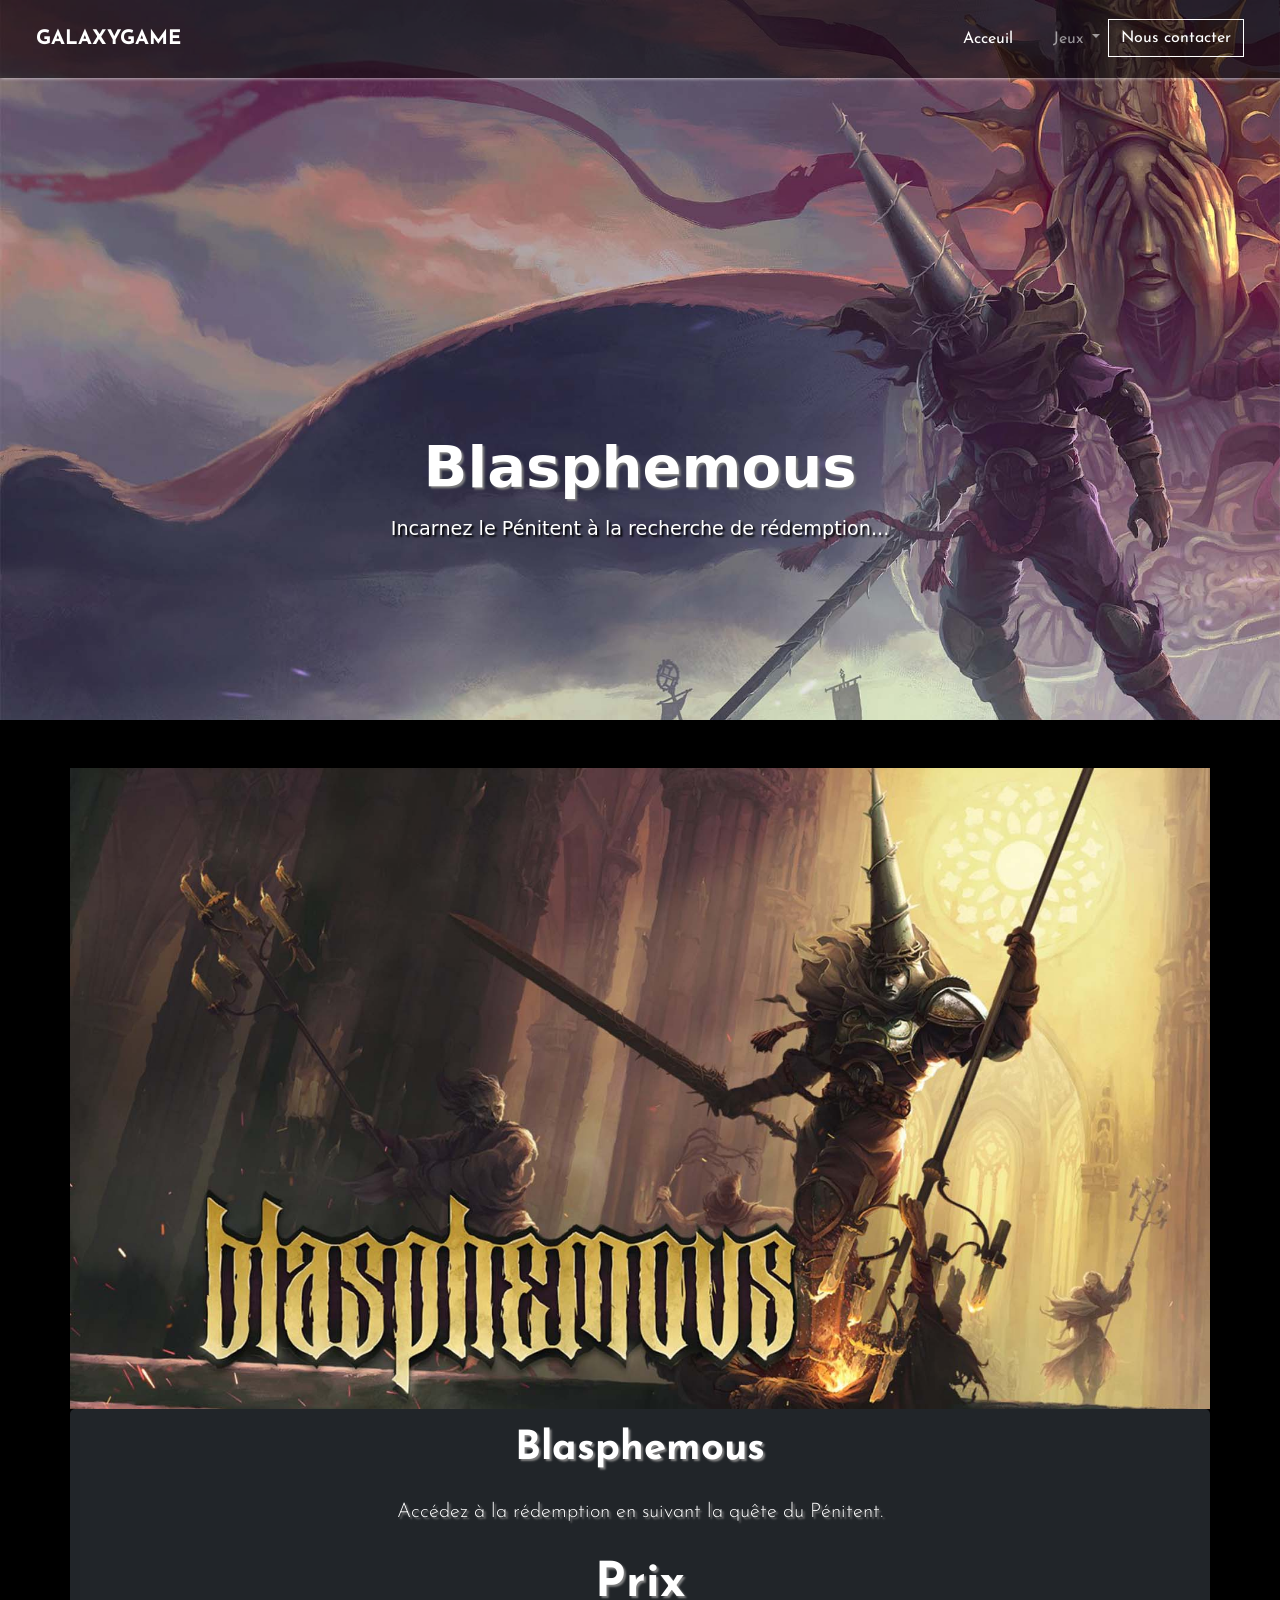
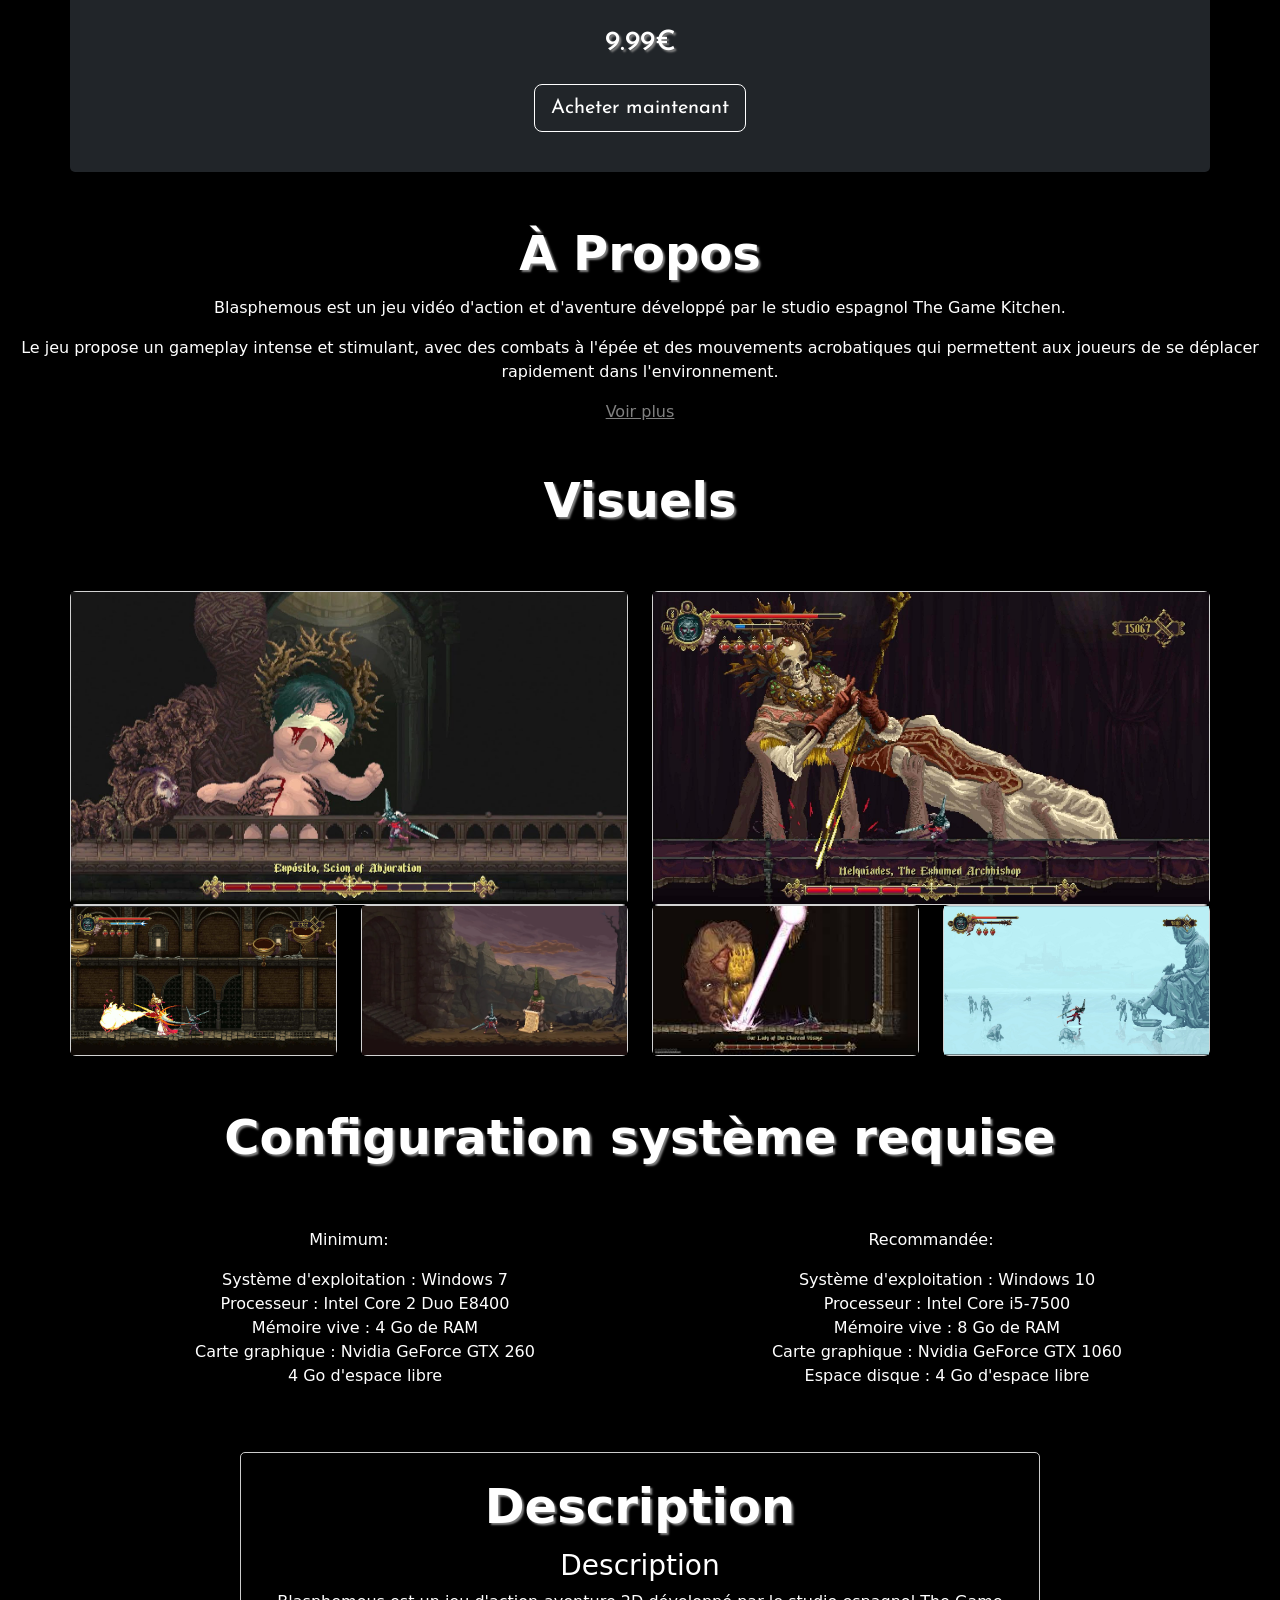
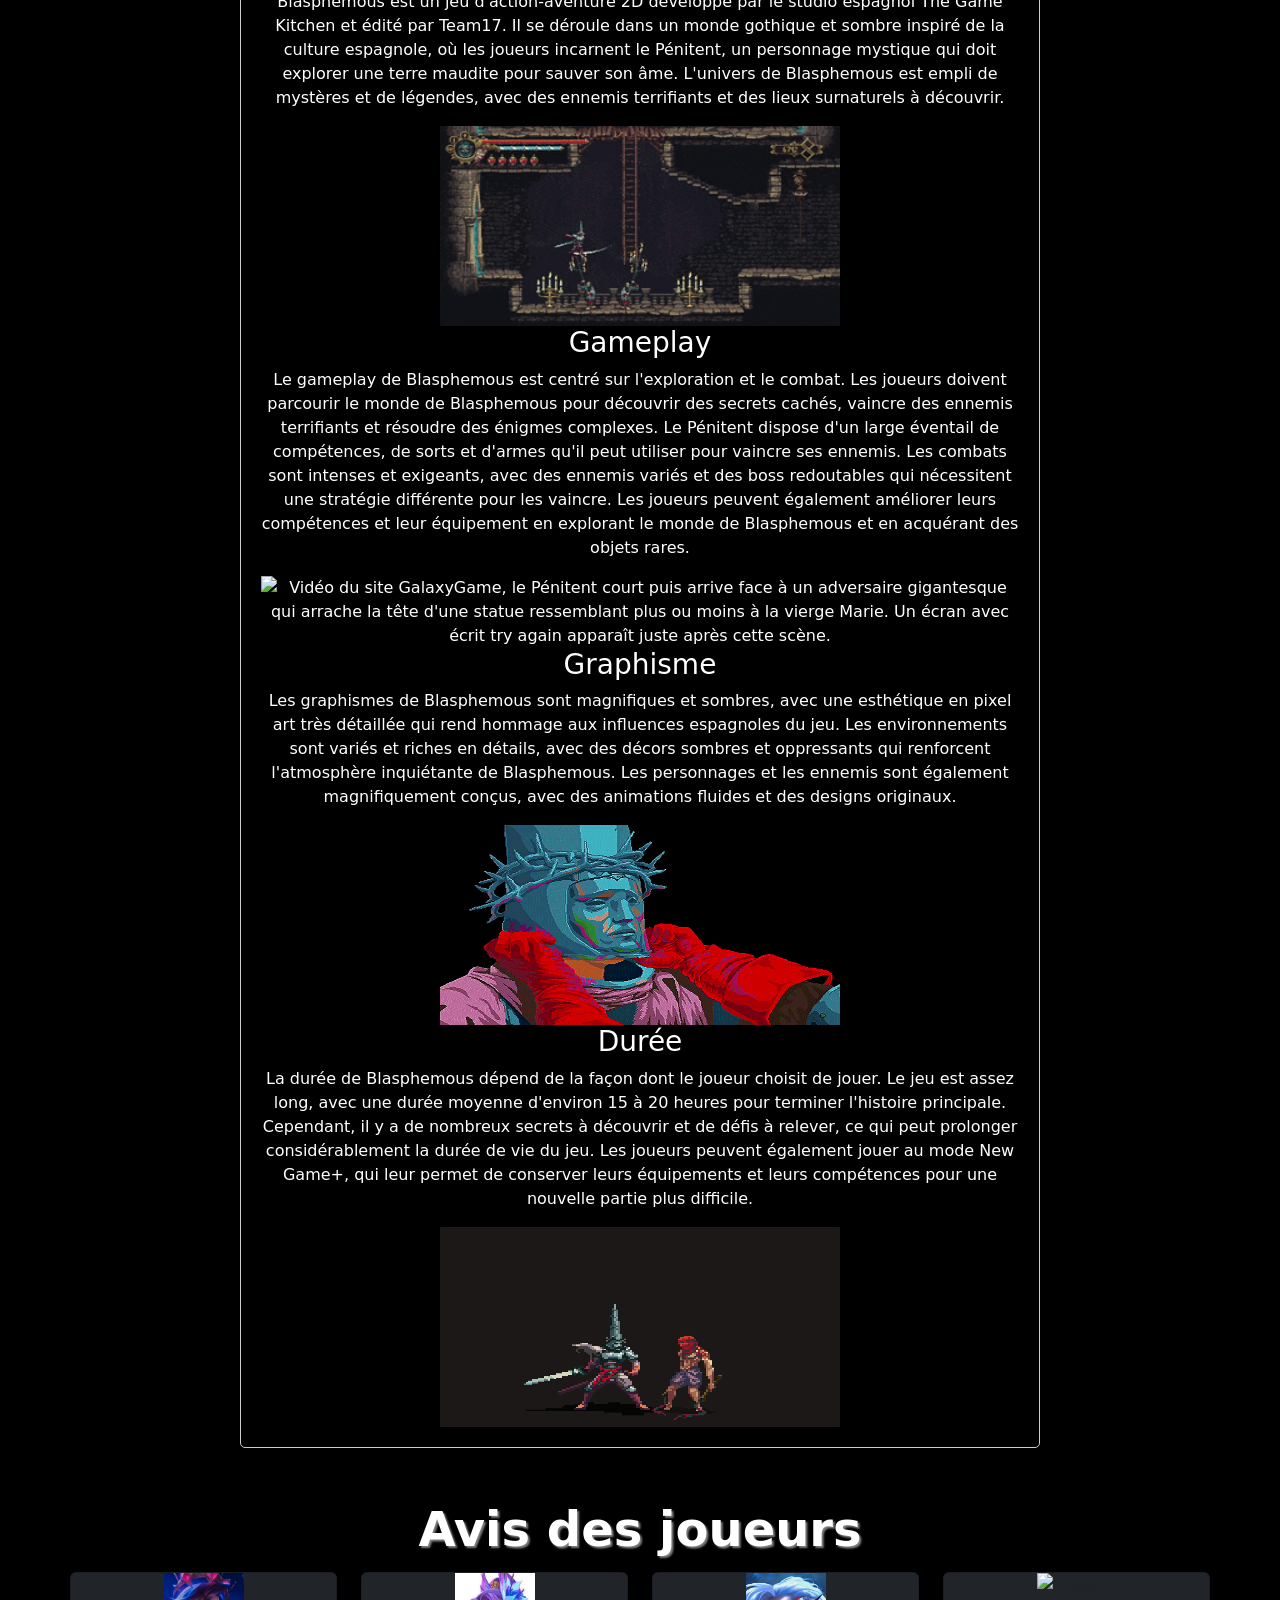
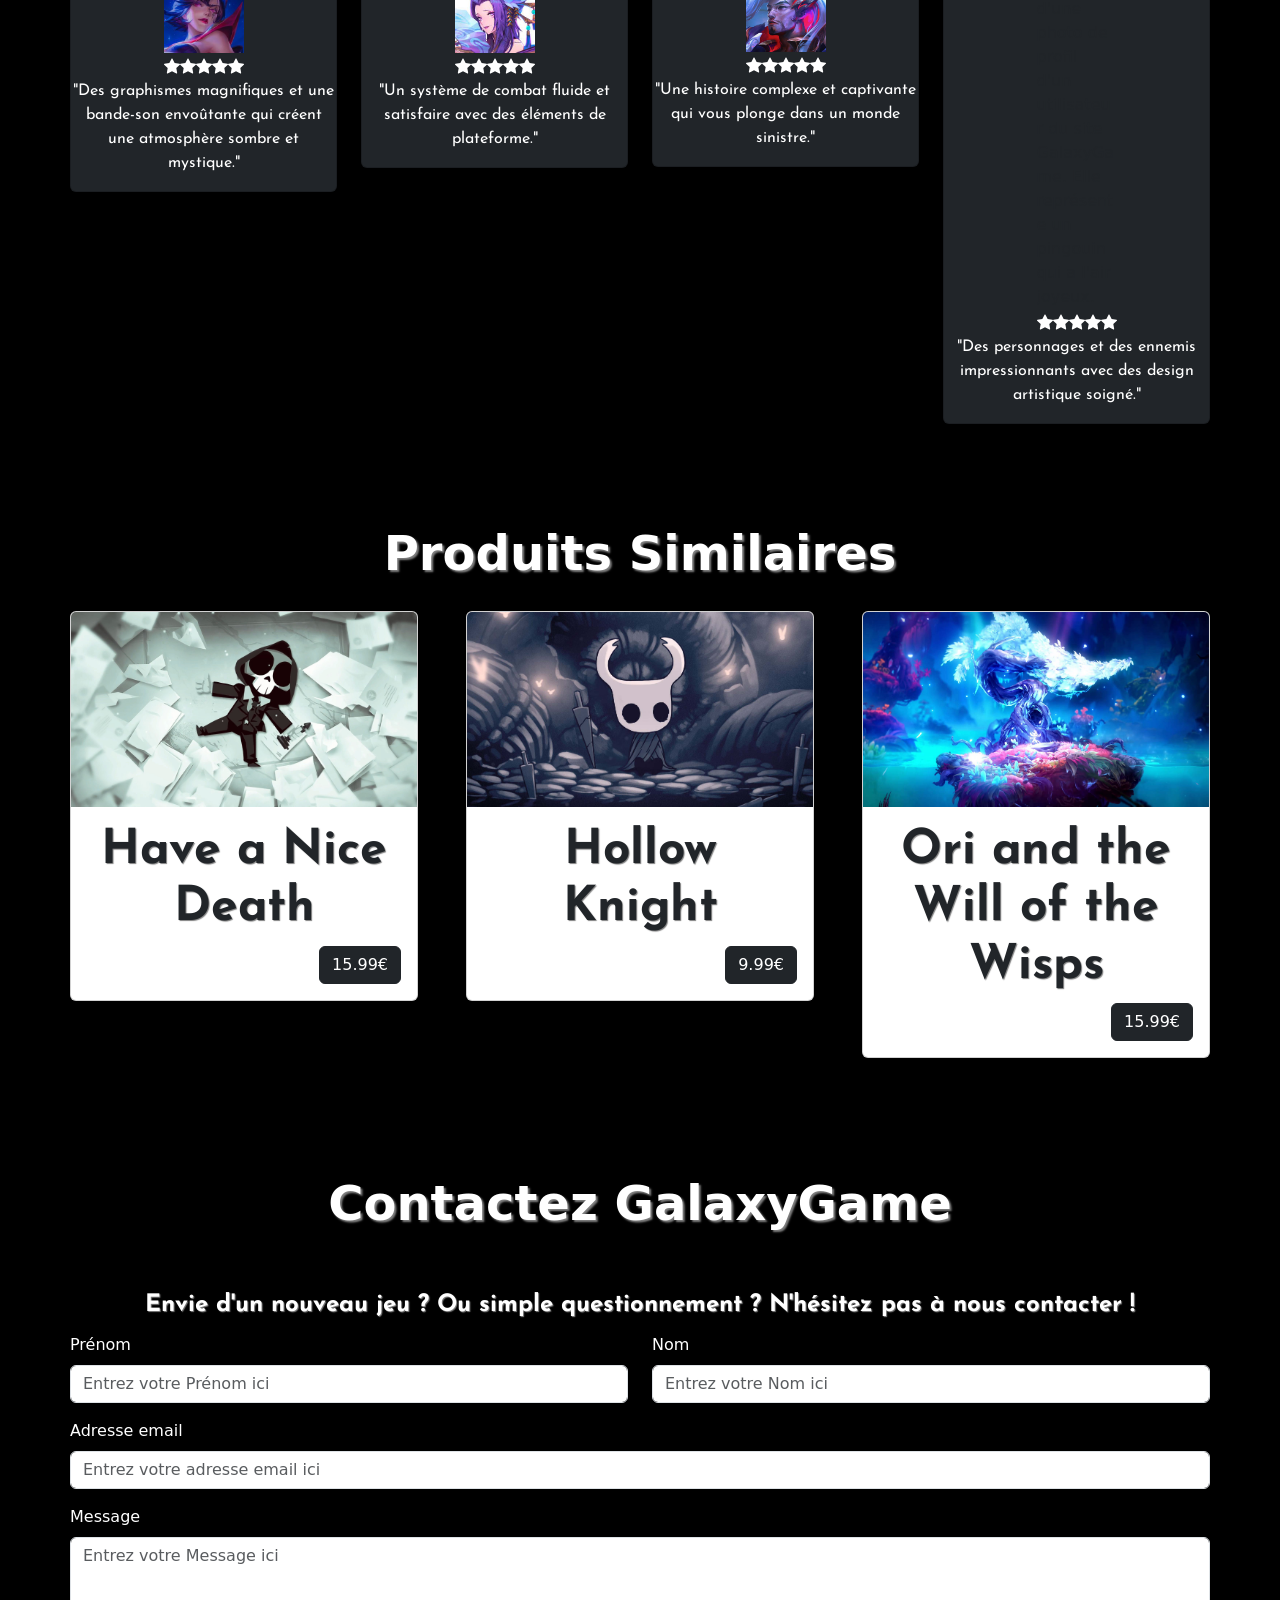
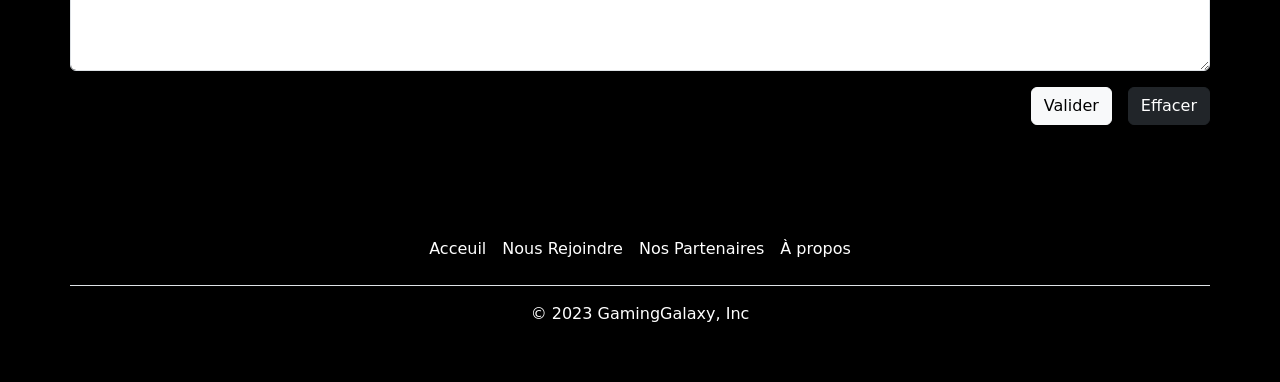
==== commit fbb52c9e: "Add files via upload" ====
--- a/blasphemous.html
+++ b/blasphemous.html
@@ -262,7 +262,7 @@
                 d="M3.612 15.443c-.386.198-.824-.149-.746-.592l.83-4.73L.173 6.765c-.329-.314-.158-.888.283-.95l4.898-.696L7.538.792c.197-.39.73-.39.927 0l2.184 4.327 4.898.696c.441.062.612.636.282.95l-3.522 3.356.83 4.73c.078.443-.36.79-.746.592L8 13.187l-4.389 2.256z" />
             </svg>
           </div>
-          <p class="text">"Chef-d'œuvre absolu, graphismes magnifiques, musique envoûtante, histoire captivante."</p>
+          <p class="text">"Des graphismes magnifiques et une bande-son envoûtante qui créent une atmosphère sombre et mystique."</p>
         </div>
       </div>
       <div class="col-md-3">
@@ -297,7 +297,7 @@
                 d="M3.612 15.443c-.386.198-.824-.149-.746-.592l.83-4.73L.173 6.765c-.329-.314-.158-.888.283-.95l4.898-.696L7.538.792c.197-.39.73-.39.927 0l2.184 4.327 4.898.696c.441.062.612.636.282.95l-3.522 3.356.83 4.73c.078.443-.36.79-.746.592L8 13.187l-4.389 2.256z" />
             </svg>
           </div>
-          <p class="text">"Riche, unique, combats fluides, secrets à découvrir, parfait pour les fans de plateforme."
+          <p class="text">"Un système de combat fluide et satisfaire avec des éléments de plateforme."
           </p>
         </div>
       </div>
@@ -333,8 +333,7 @@
                 d="M3.612 15.443c-.386.198-.824-.149-.746-.592l.83-4.73L.173 6.765c-.329-.314-.158-.888.283-.95l4.898-.696L7.538.792c.197-.39.73-.39.927 0l2.184 4.327 4.898.696c.441.062.612.636.282.95l-3.522 3.356.83 4.73c.078.443-.36.79-.746.592L8 13.187l-4.389 2.256z" />
             </svg>
           </div>
-          <p class="text">"Incroyable, narration magnifique, mécaniques de jeu bien pensées, ennemis variés, bosses
-            épiques."</p>
+          <p class="text">"Une histoire complexe et captivante qui vous plonge dans un monde sinistre."</p>
         </div>
       </div>
       <div class="col-md-3">
@@ -369,8 +368,7 @@
                 d="M3.612 15.443c-.386.198-.824-.149-.746-.592l.83-4.73L.173 6.765c-.329-.314-.158-.888.283-.95l4.898-.696L7.538.792c.197-.39.73-.39.927 0l2.184 4.327 4.898.696c.441.062.612.636.282.95l-3.522 3.356.83 4.73c.078.443-.36.79-.746.592L8 13.187l-4.389 2.256z" />
             </svg>
           </div>
-          <p class="text">"L'un des meilleurs jeux de plateforme, niveaux bien conçus, combats passionnants, histoire
-            prenante."</p>
+          <p class="text">"Des personnages et des ennemis impressionnants avec des design artistique soigné."</p>
         </div>
       </div>
     </div>
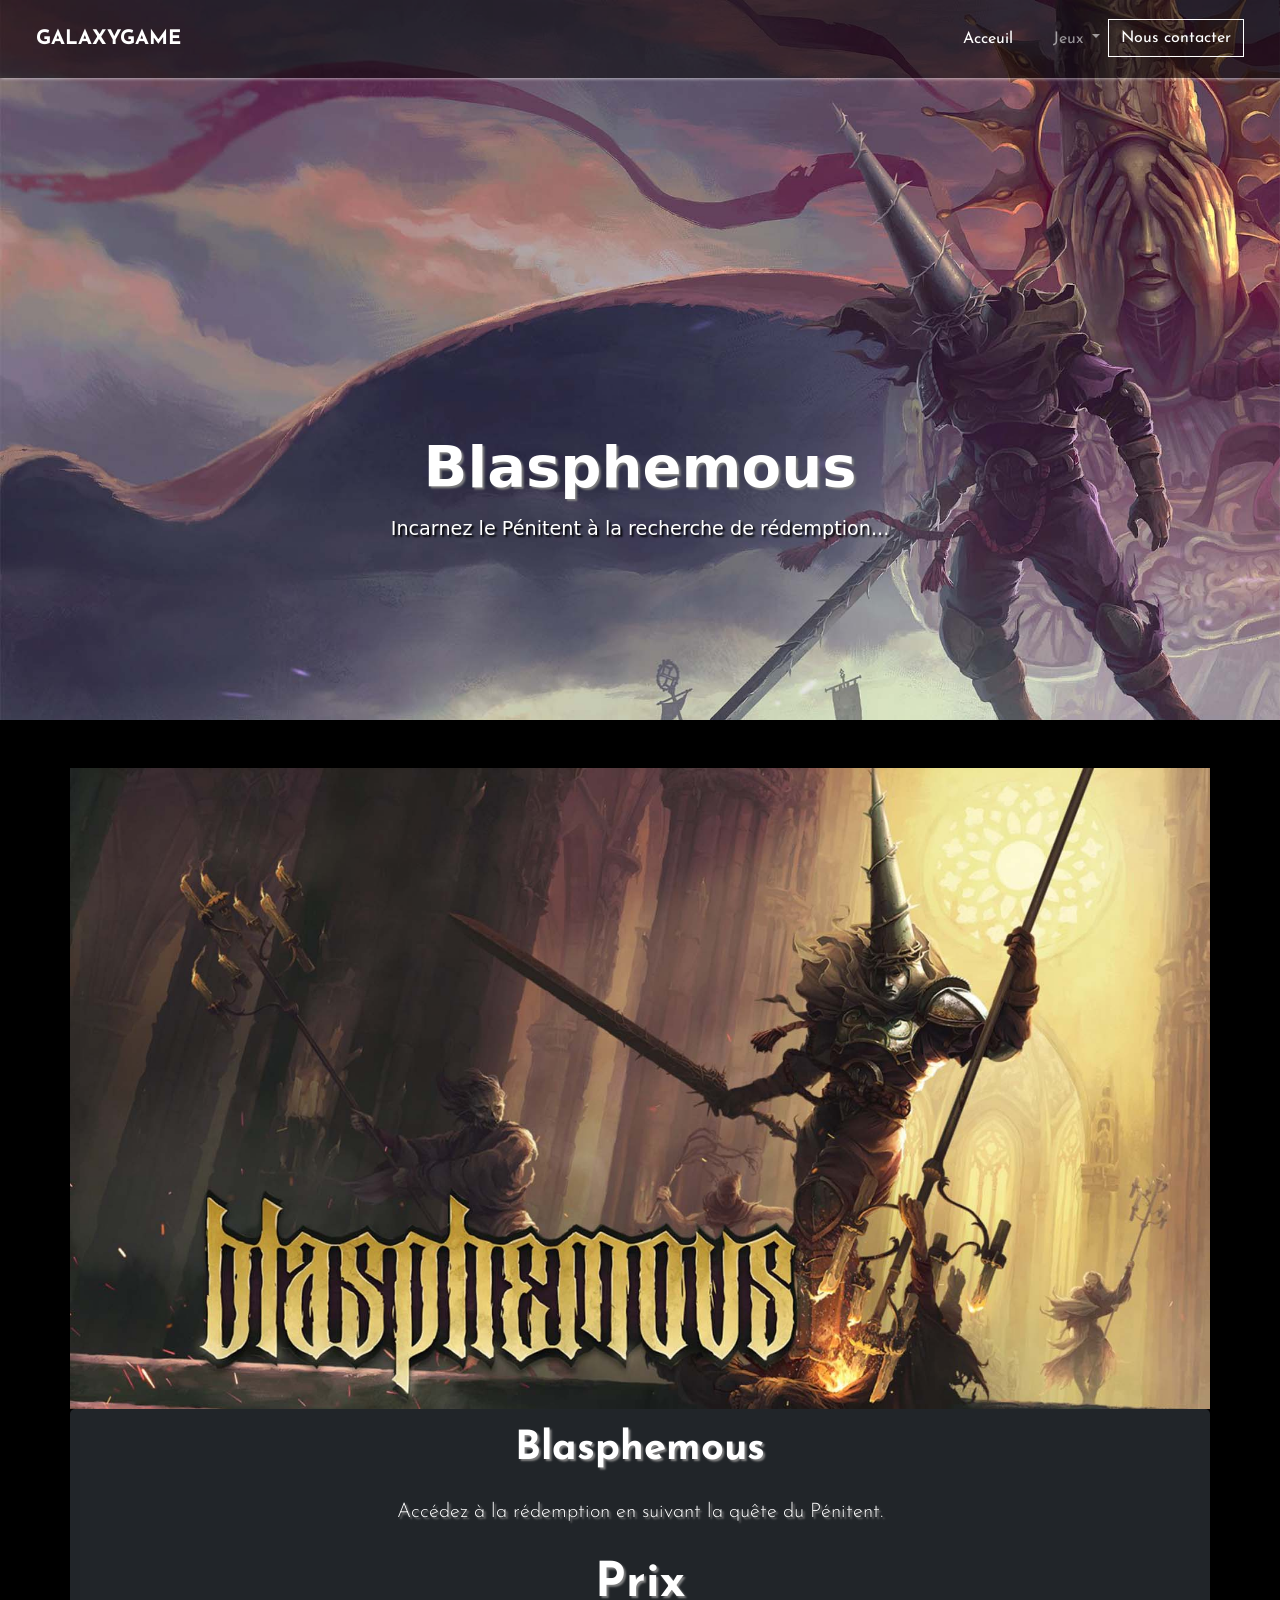
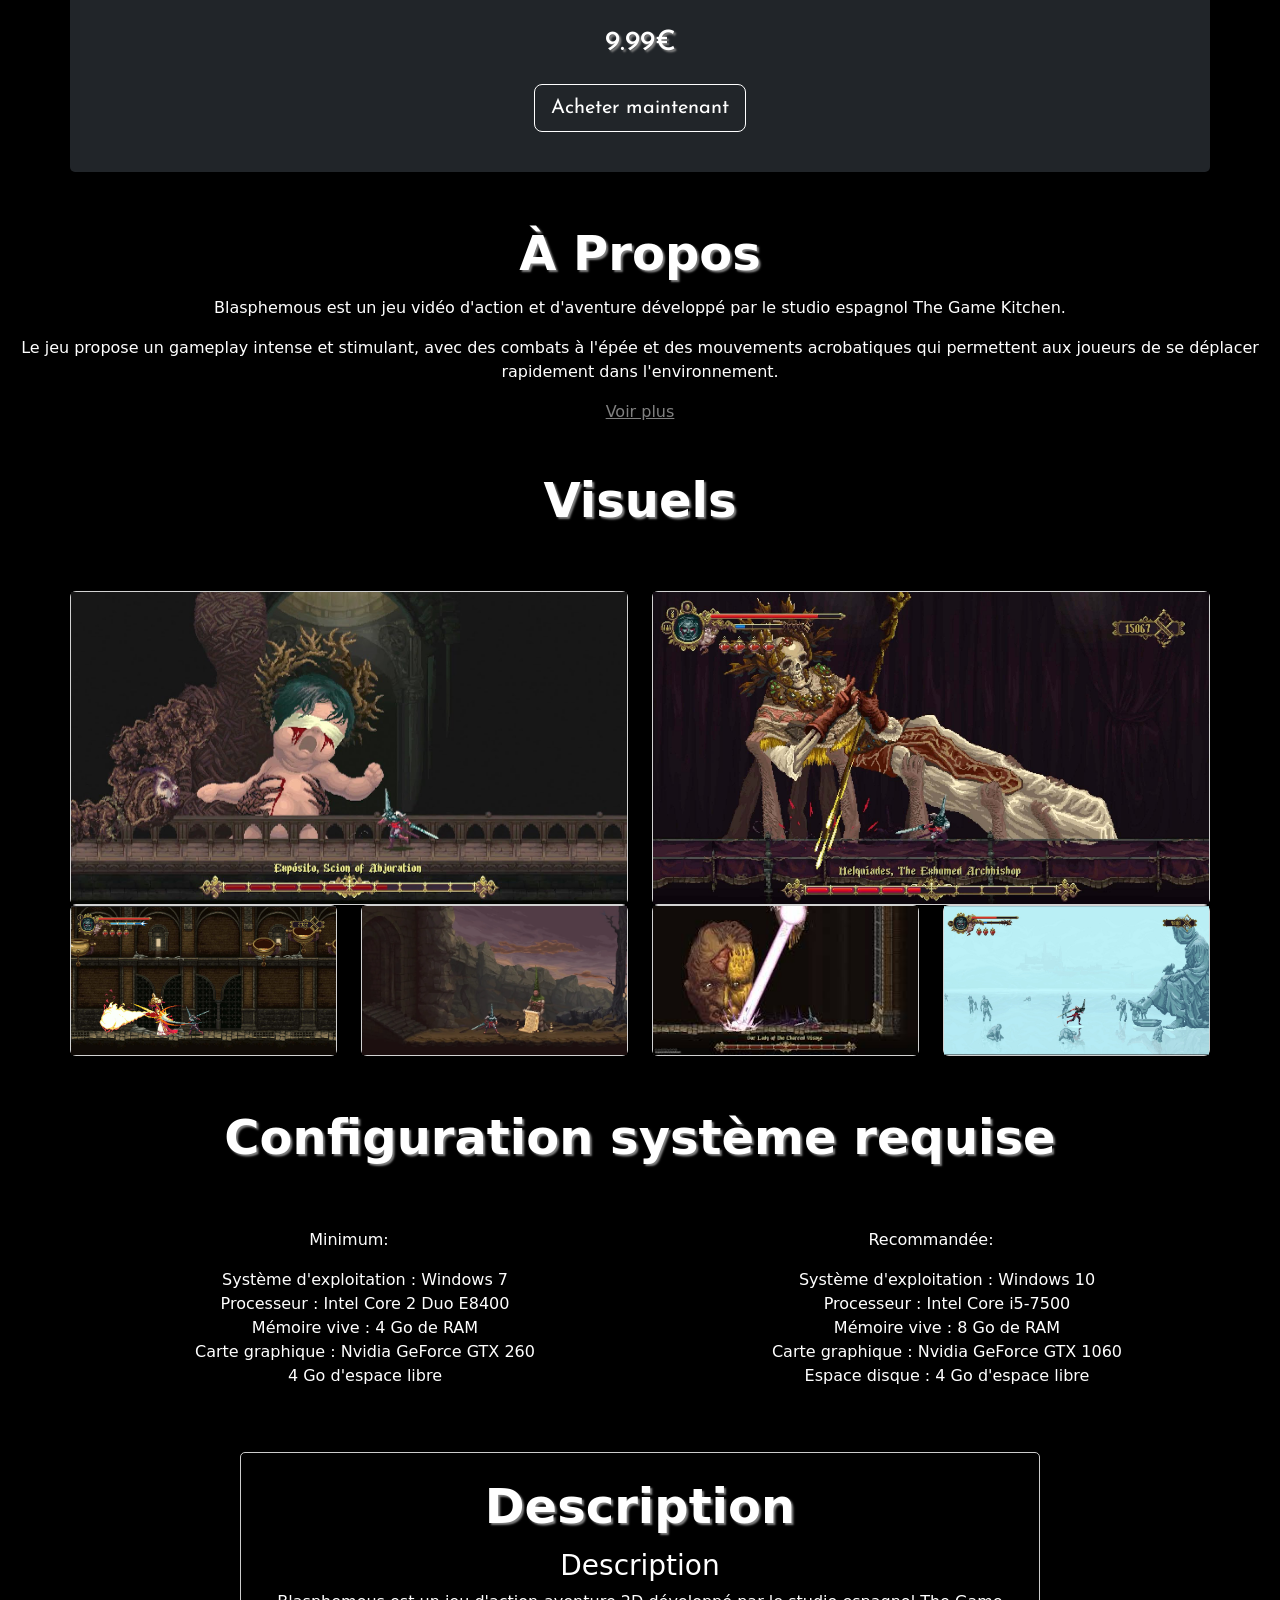
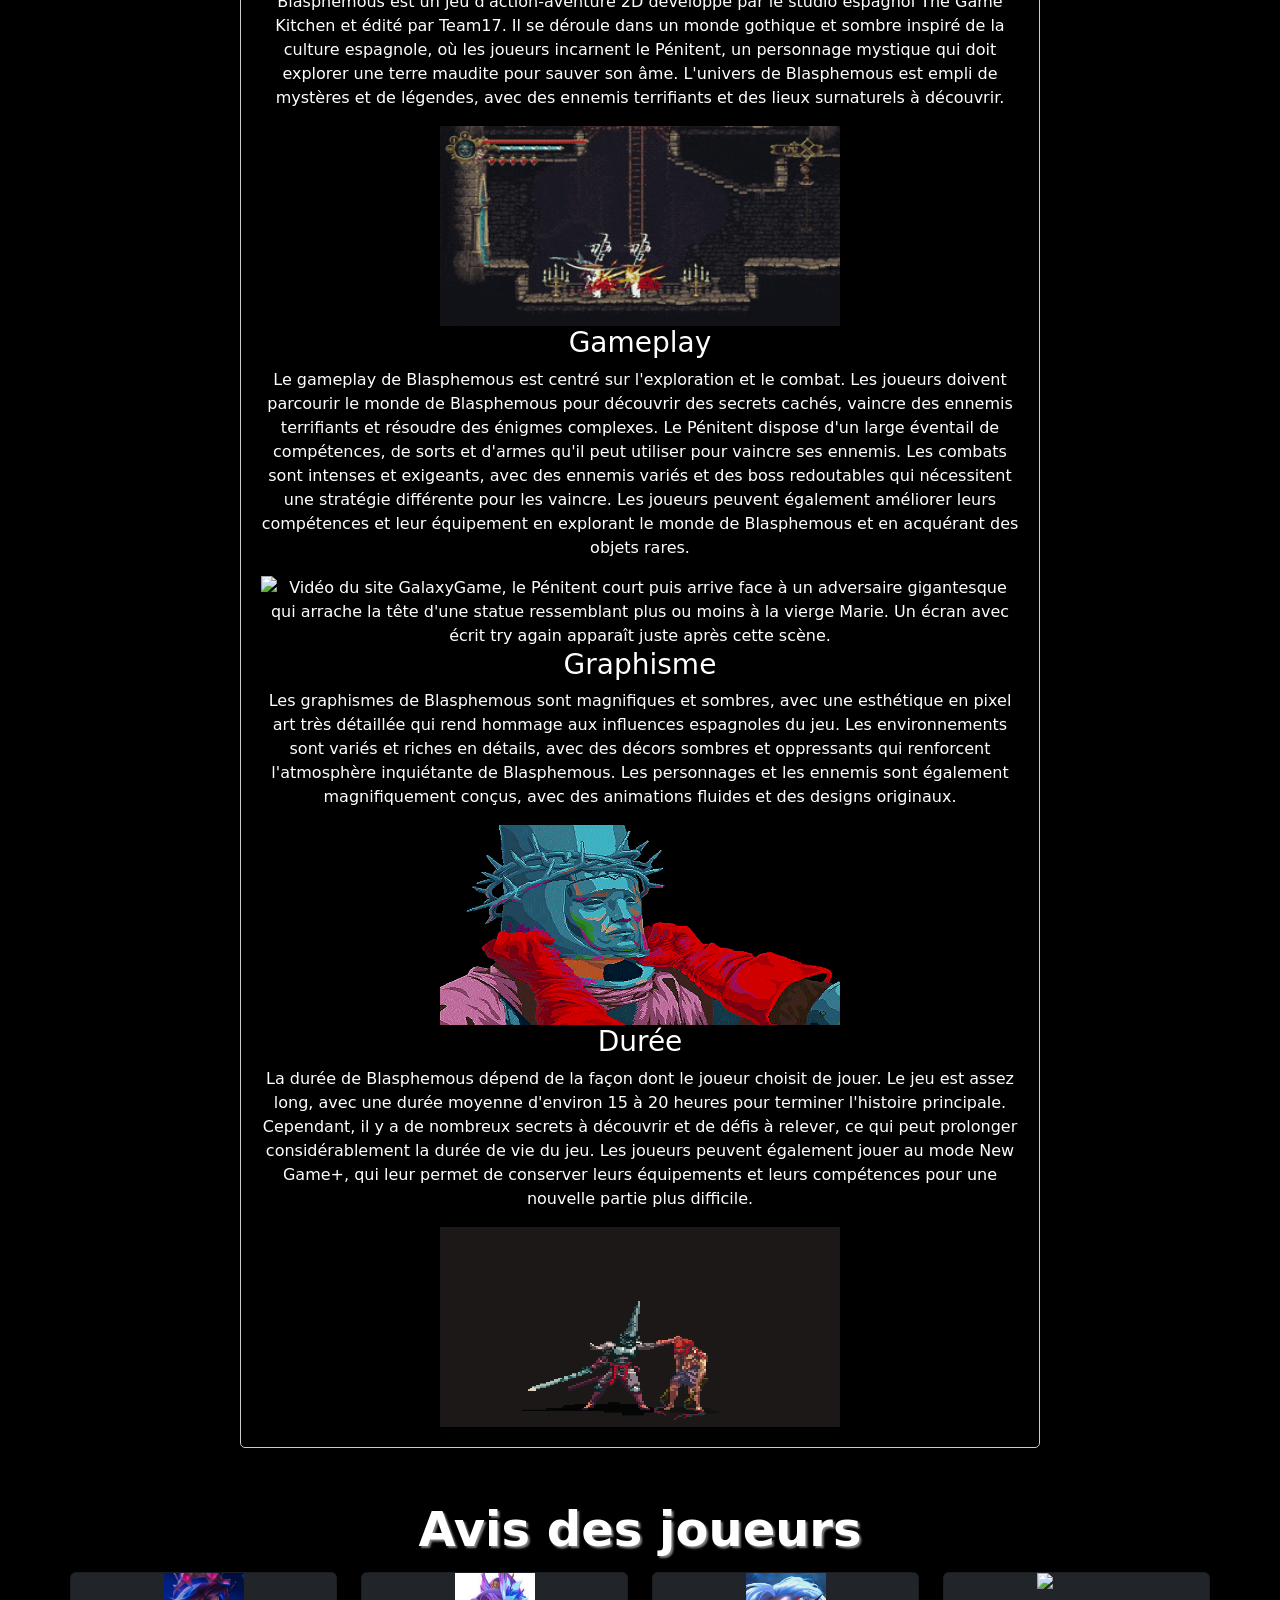
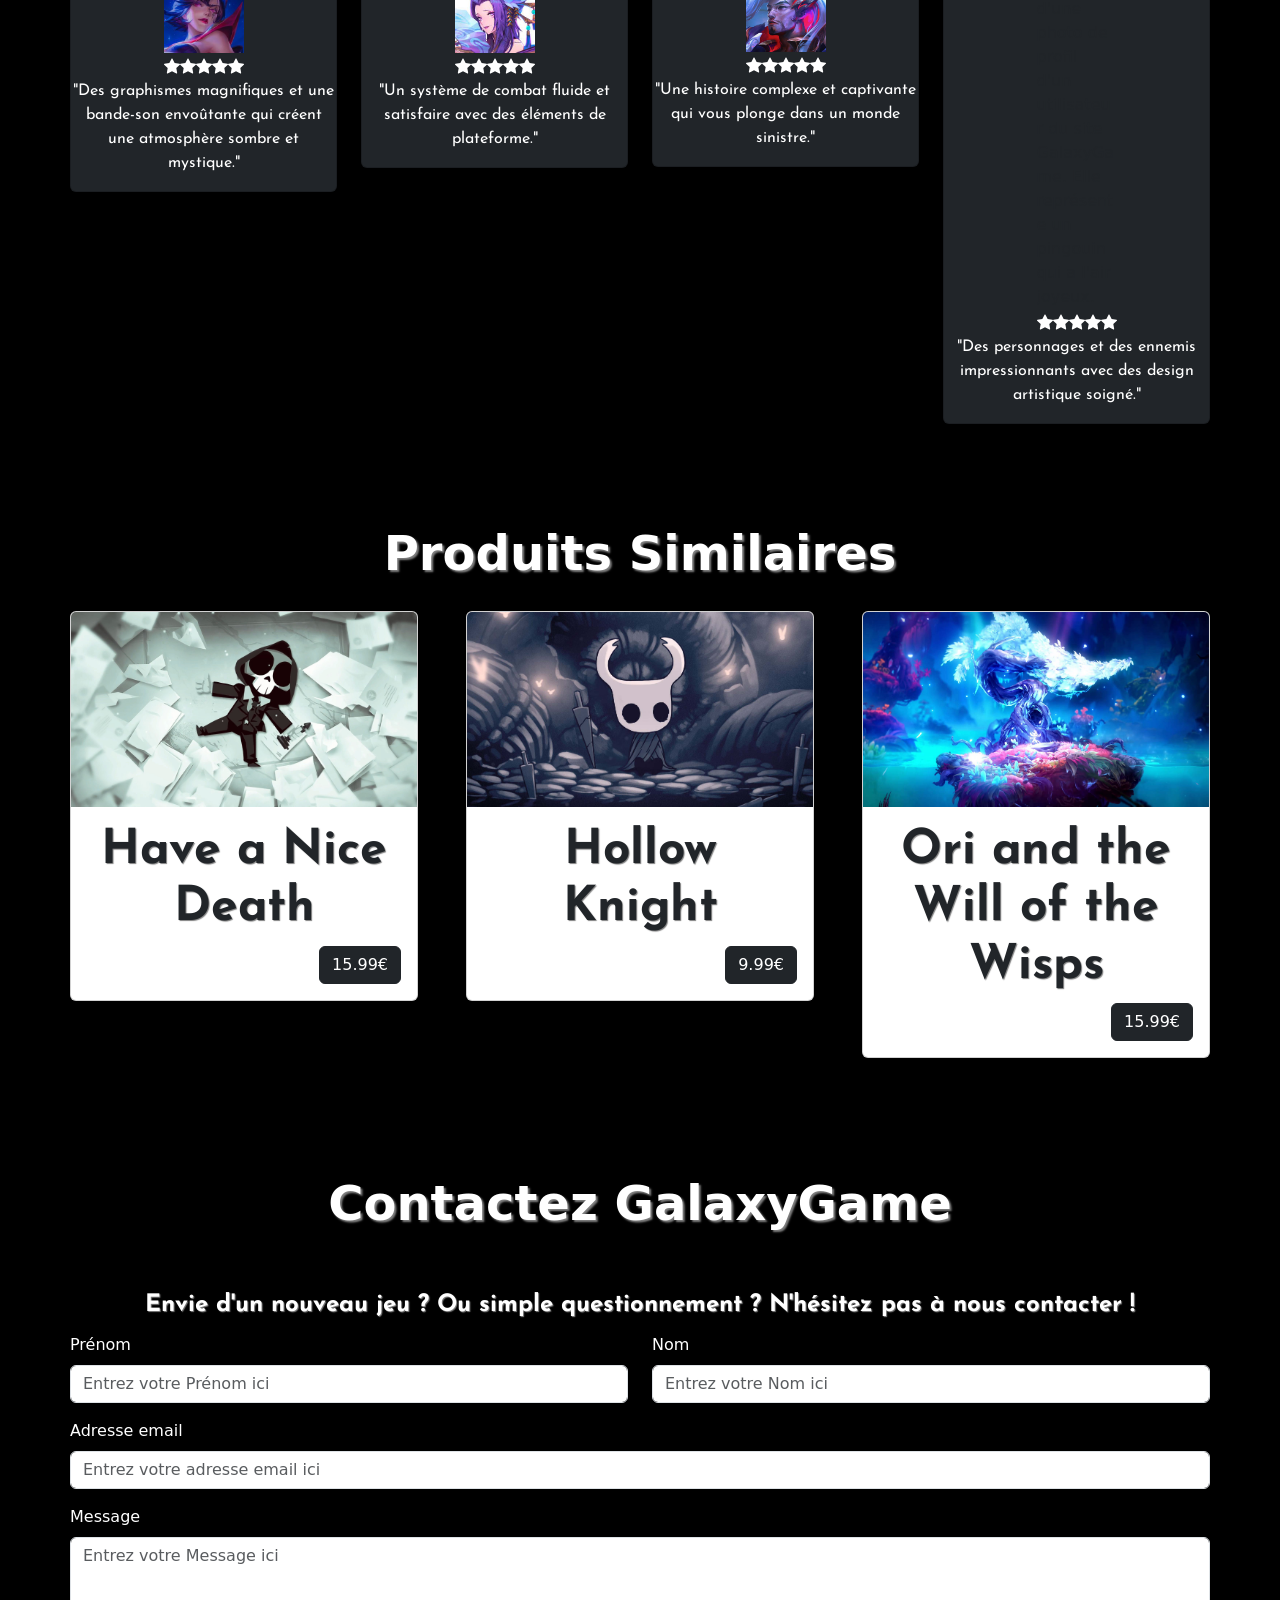
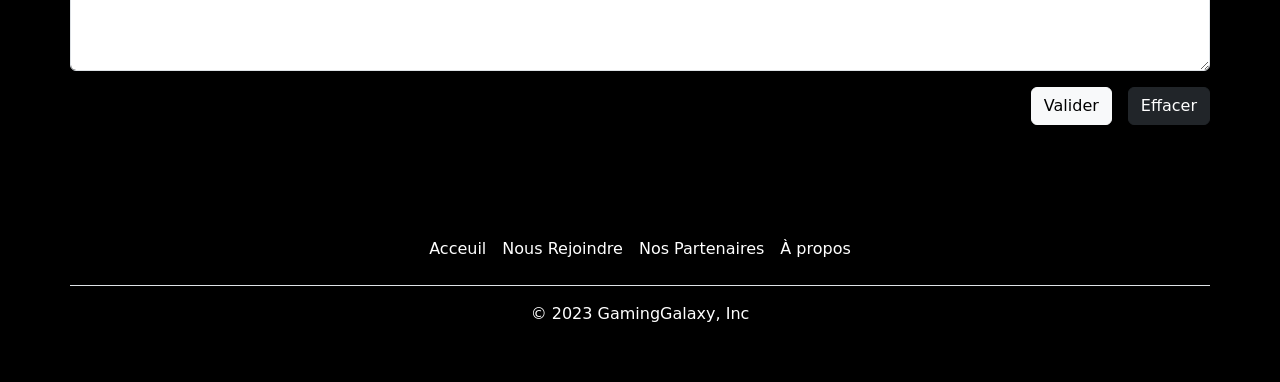
==== commit afc4cd67: "Add files via upload" ====
--- a/blasphemous.html
+++ b/blasphemous.html
@@ -262,7 +262,8 @@
                 d="M3.612 15.443c-.386.198-.824-.149-.746-.592l.83-4.73L.173 6.765c-.329-.314-.158-.888.283-.95l4.898-.696L7.538.792c.197-.39.73-.39.927 0l2.184 4.327 4.898.696c.441.062.612.636.282.95l-3.522 3.356.83 4.73c.078.443-.36.79-.746.592L8 13.187l-4.389 2.256z" />
             </svg>
           </div>
-          <p class="text">"Des graphismes magnifiques et une bande-son envoûtante qui créent une atmosphère sombre et mystique."</p>
+          <p class="text">"Des graphismes magnifiques et une bande-son envoûtante qui créent une atmosphère sombre et
+            mystique."</p>
         </div>
       </div>
       <div class="col-md-3">
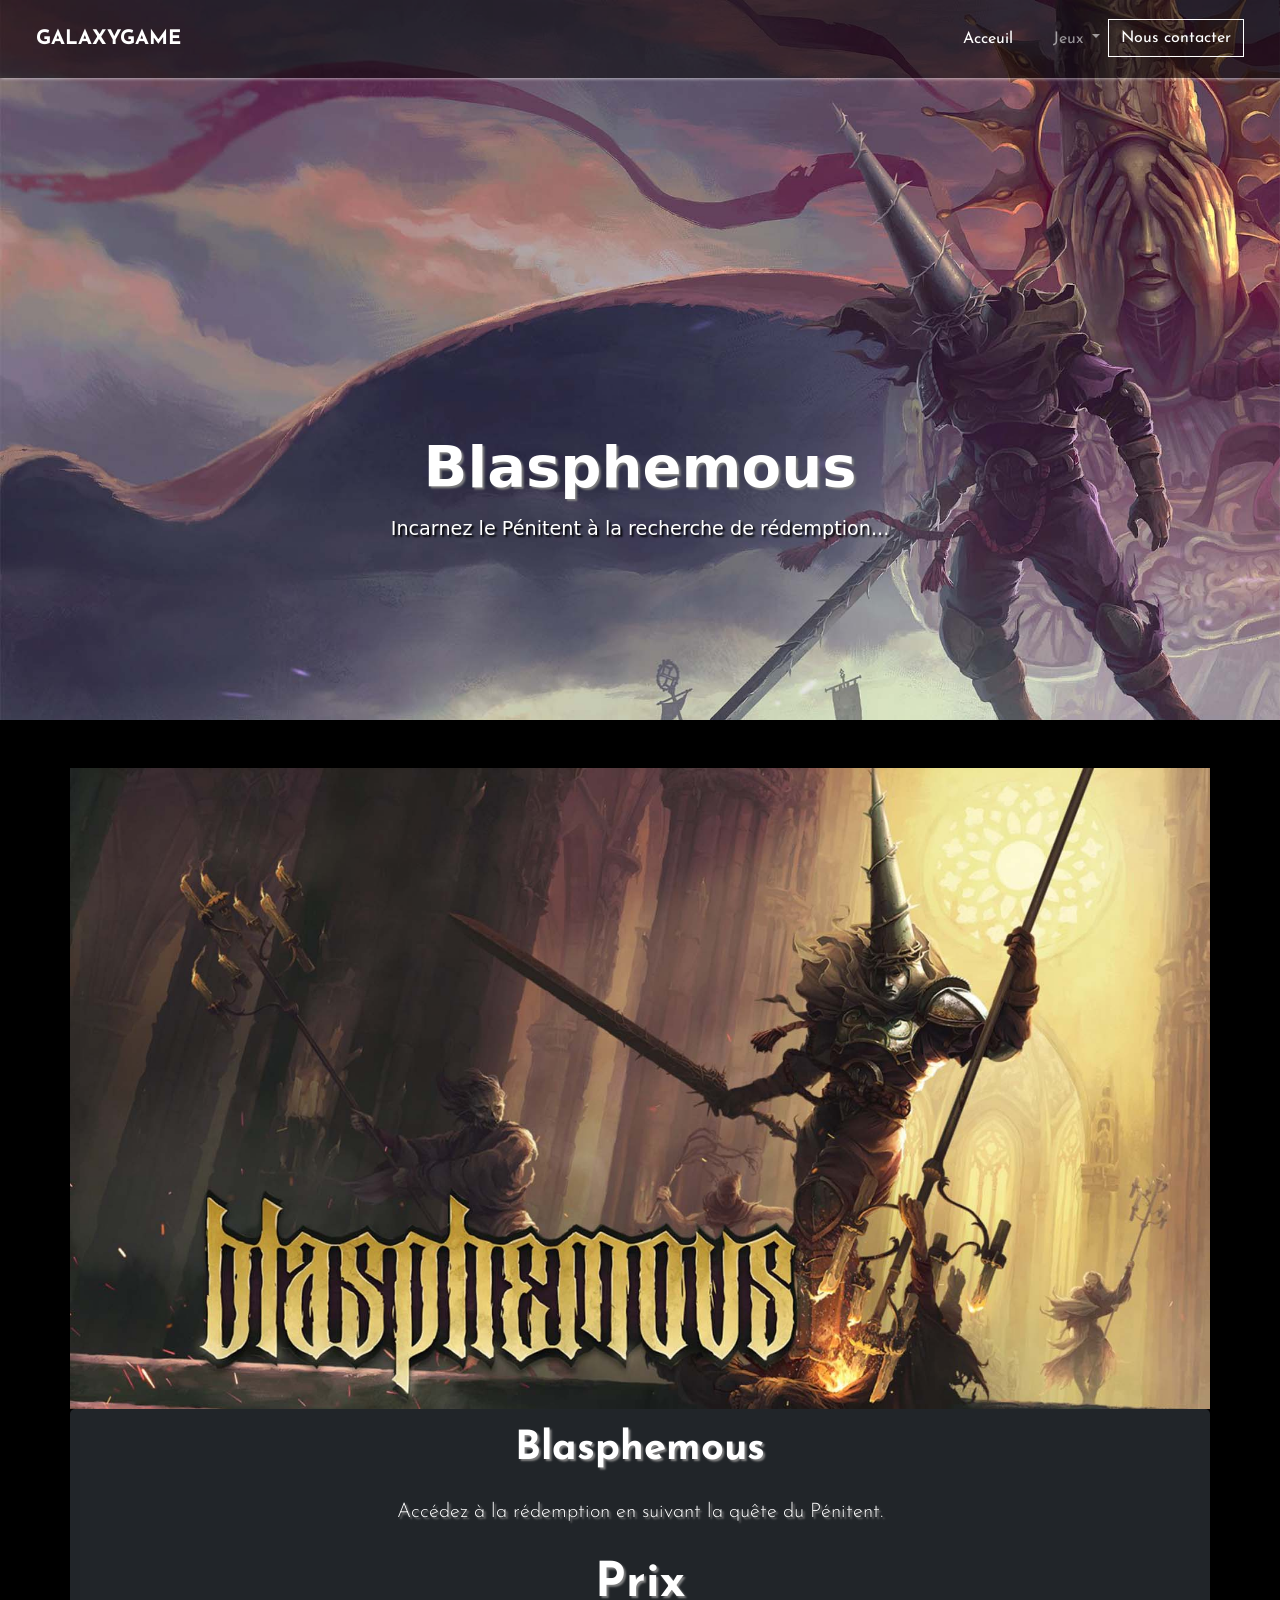
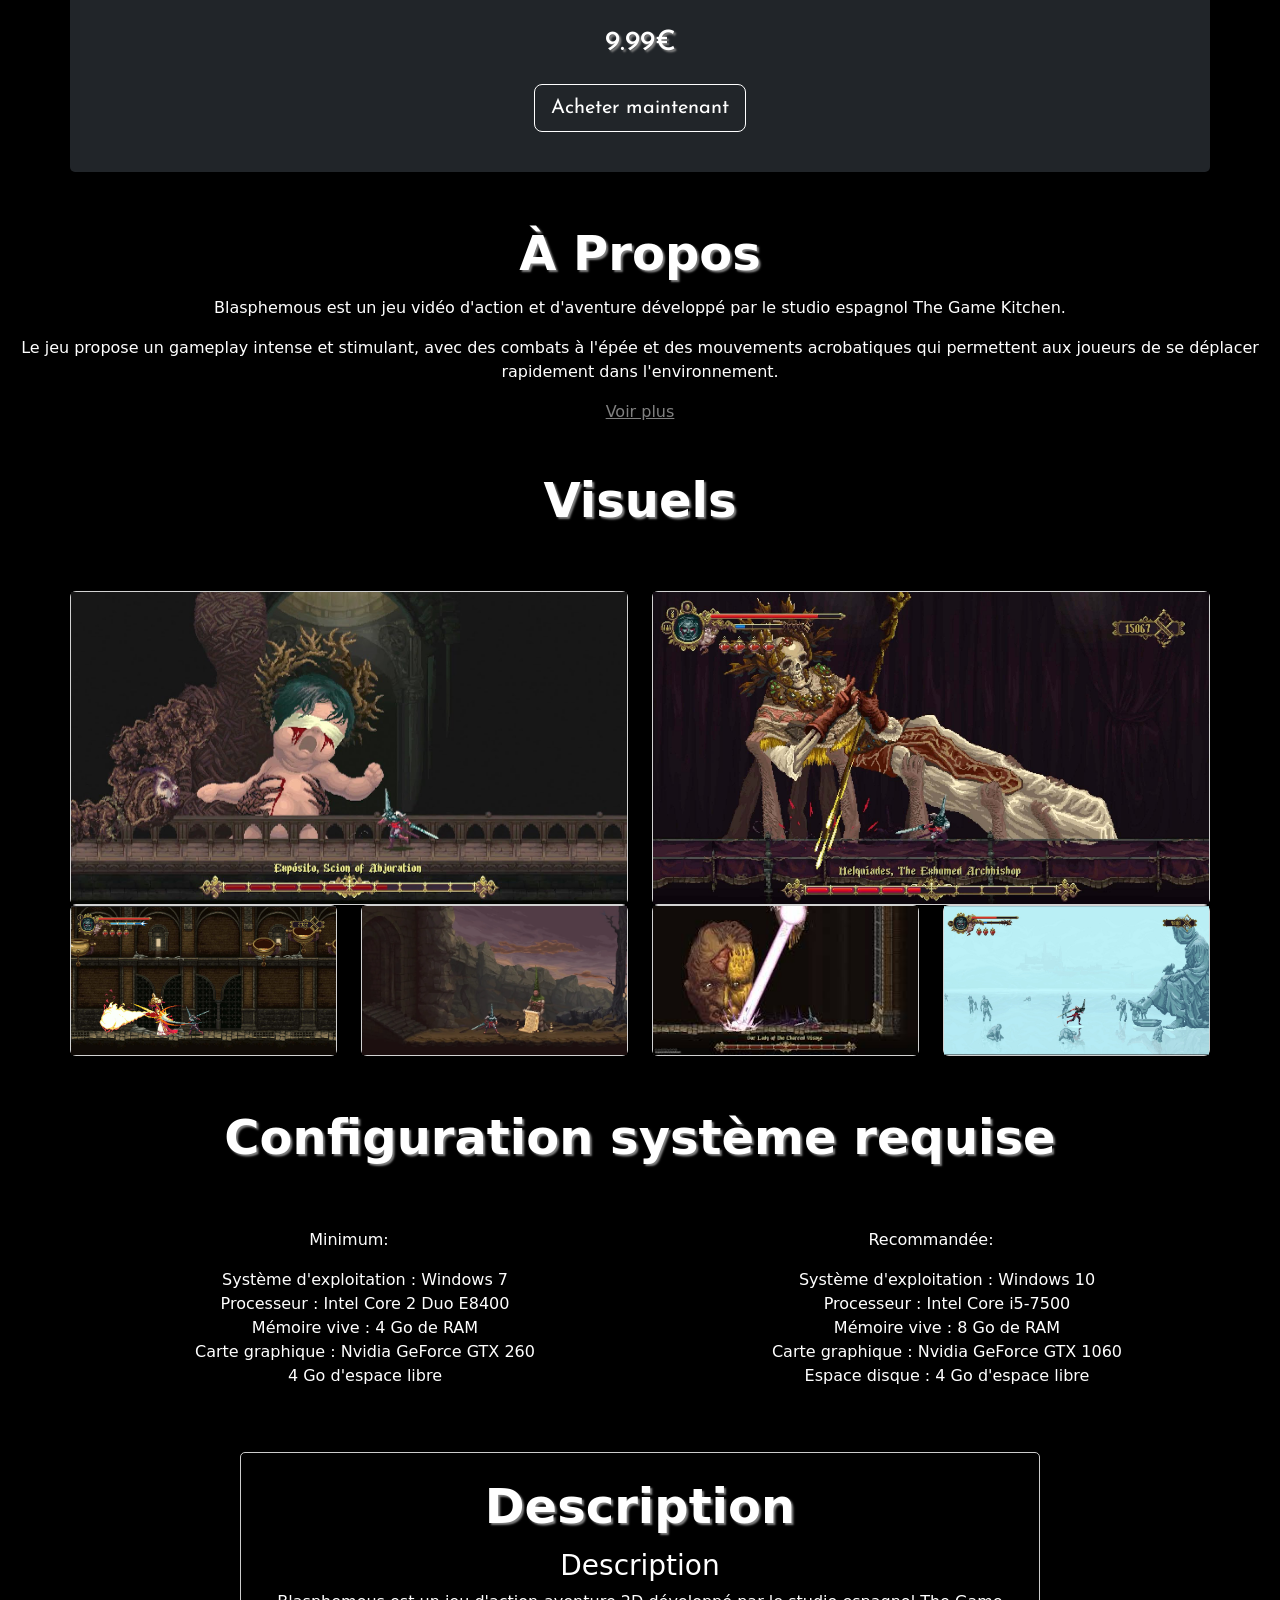
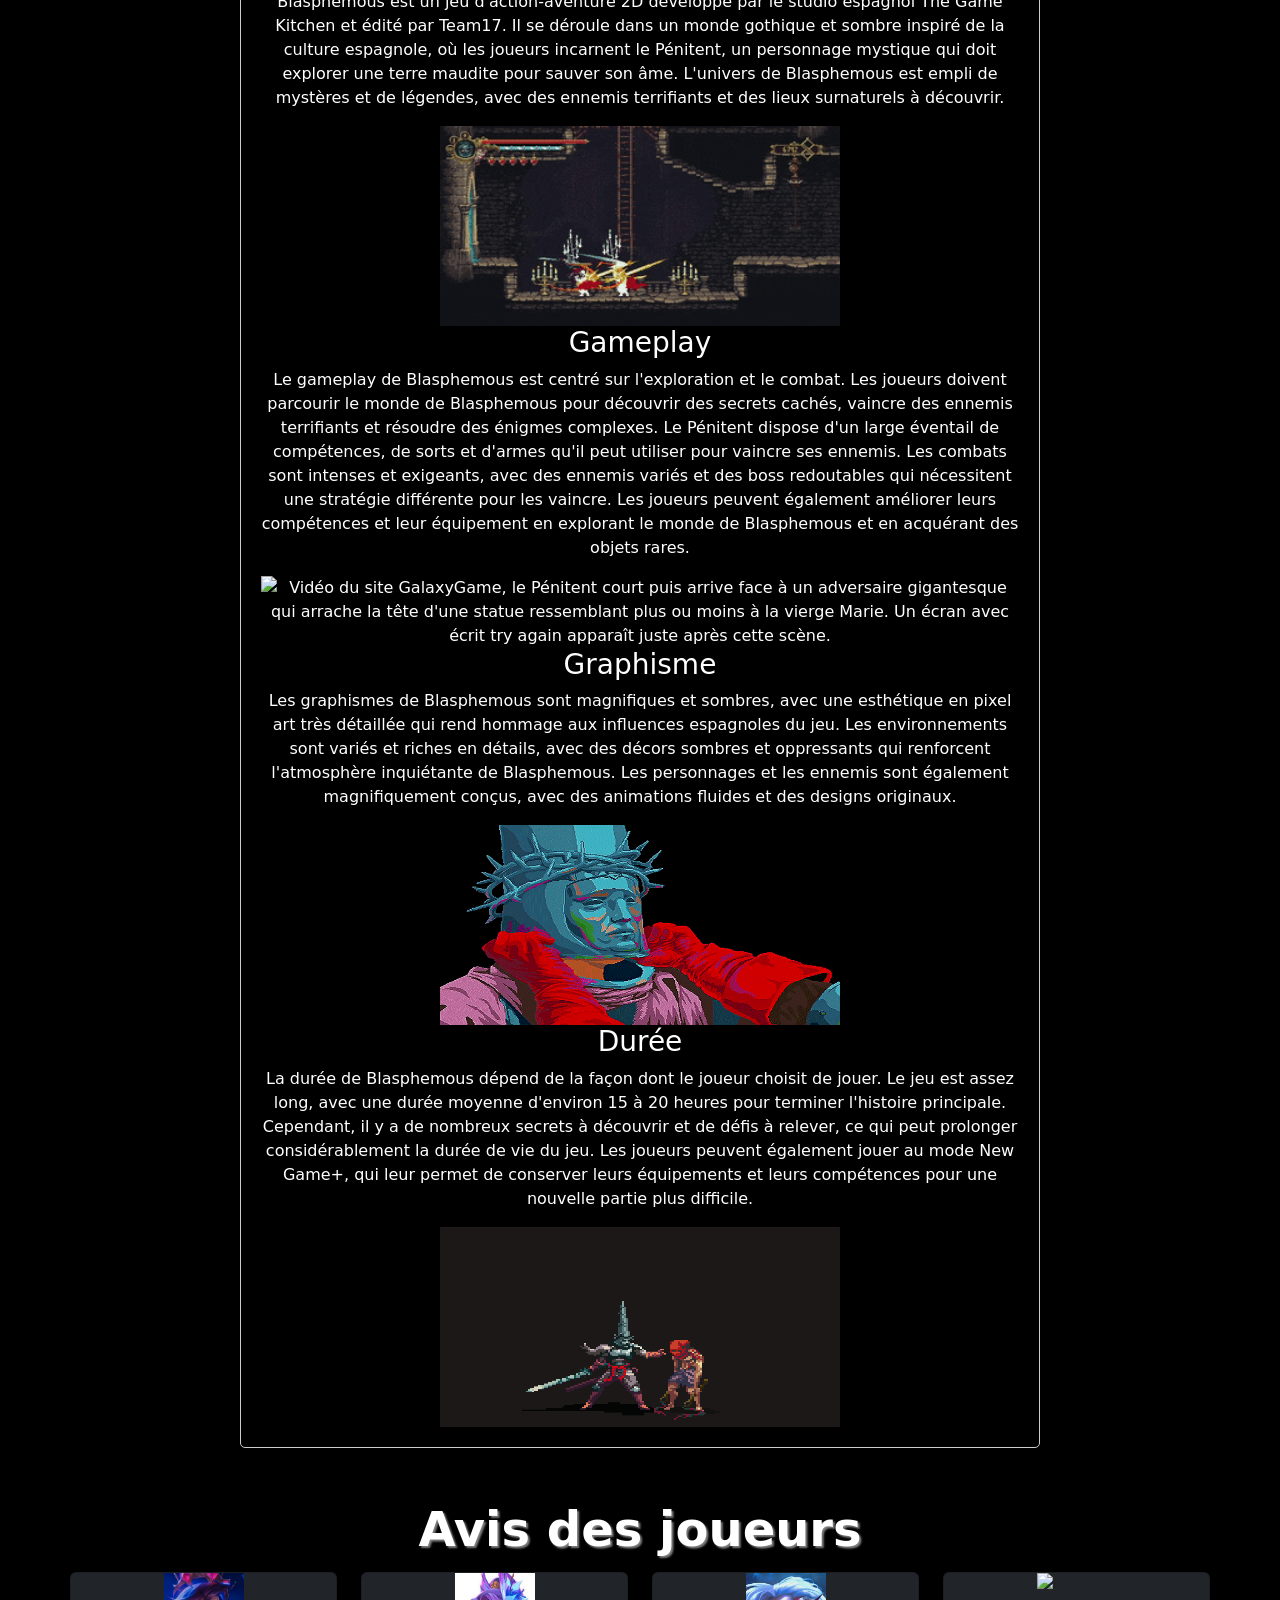
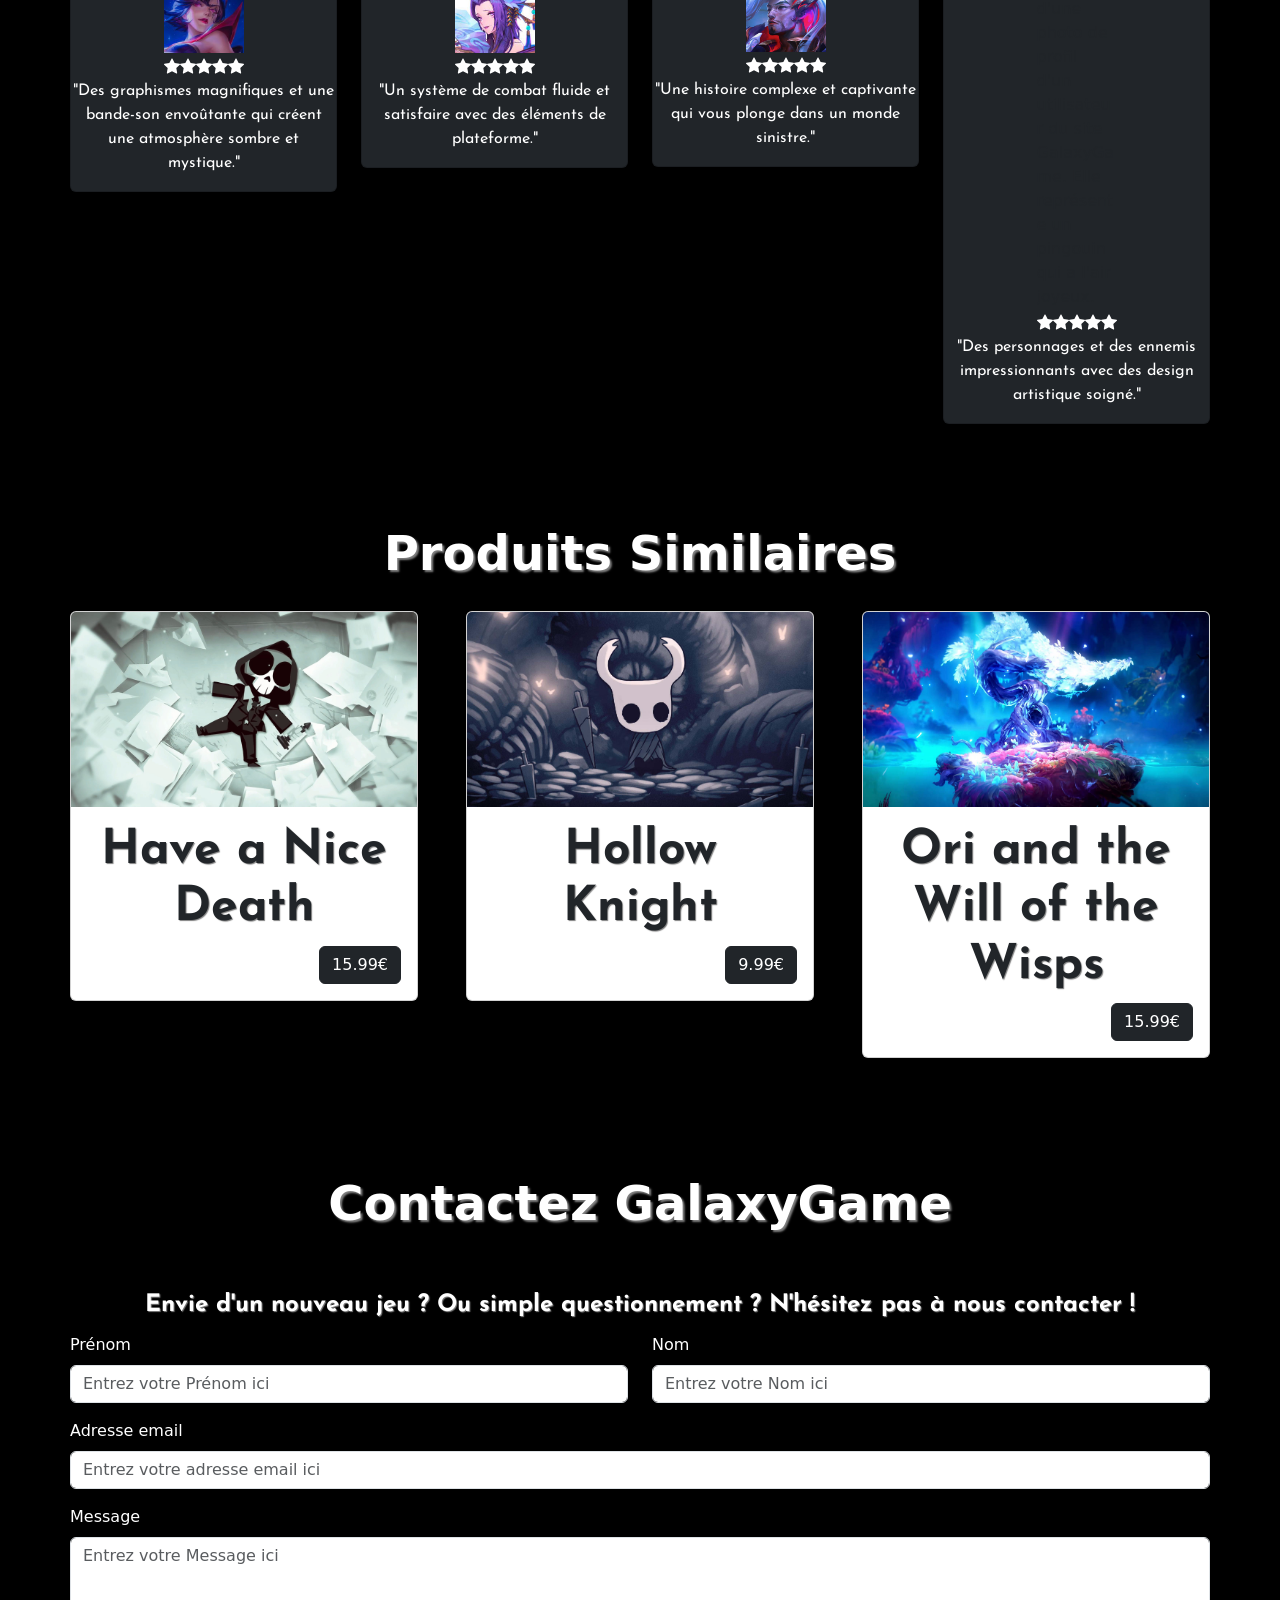
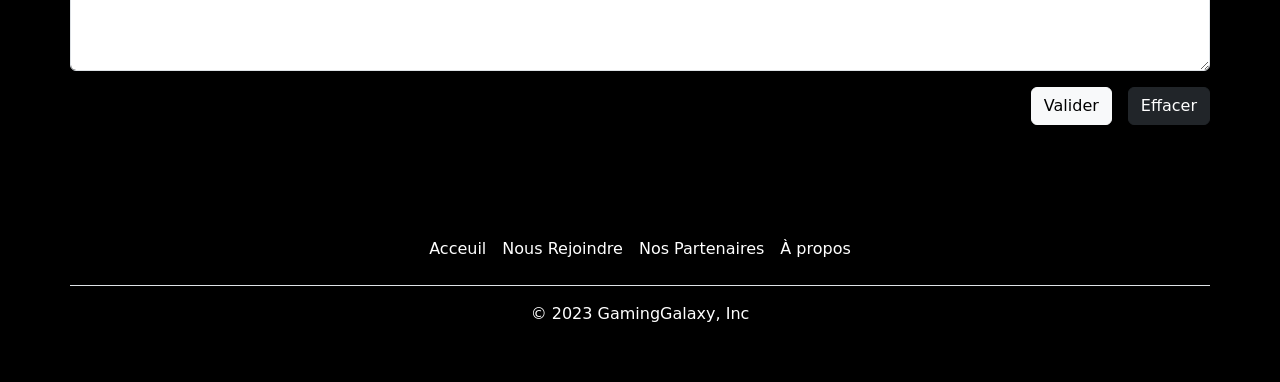
==== commit 9821aa1b: "Add files via upload" ====
--- a/blasphemous.html
+++ b/blasphemous.html
@@ -389,7 +389,7 @@
           </a>
           <div class="card-body">
             <h3 class="card-title">Have a Nice Death</h3>
-            <a href="hand.html" target="_blank" class="btn btn-dark float-end">15.99€</a>
+            <a href="hand.html" class="btn btn-dark float-end">15.99€</a>
           </div>
         </div>
       </div>
@@ -403,7 +403,7 @@
           </a>
           <div class="card-body">
             <h3 class="card-title">Hollow Knight</h3>
-            <a href="hollowknight.html" target="_blank" class="btn btn-dark float-end">9.99€</a>
+            <a href="hollowknight.html" class="btn btn-dark float-end">9.99€</a>
           </div>
         </div>
       </div>
@@ -418,7 +418,7 @@
           </a>
           <div class="card-body">
             <h3 class="card-title">Ori and the Will of the Wisps</h3>
-            <a href="ori.html" target="_blank" class="btn btn-dark float-end">15.99€</a>
+            <a href="ori.html" class="btn btn-dark float-end">15.99€</a>
           </div>
         </div>
       </div>
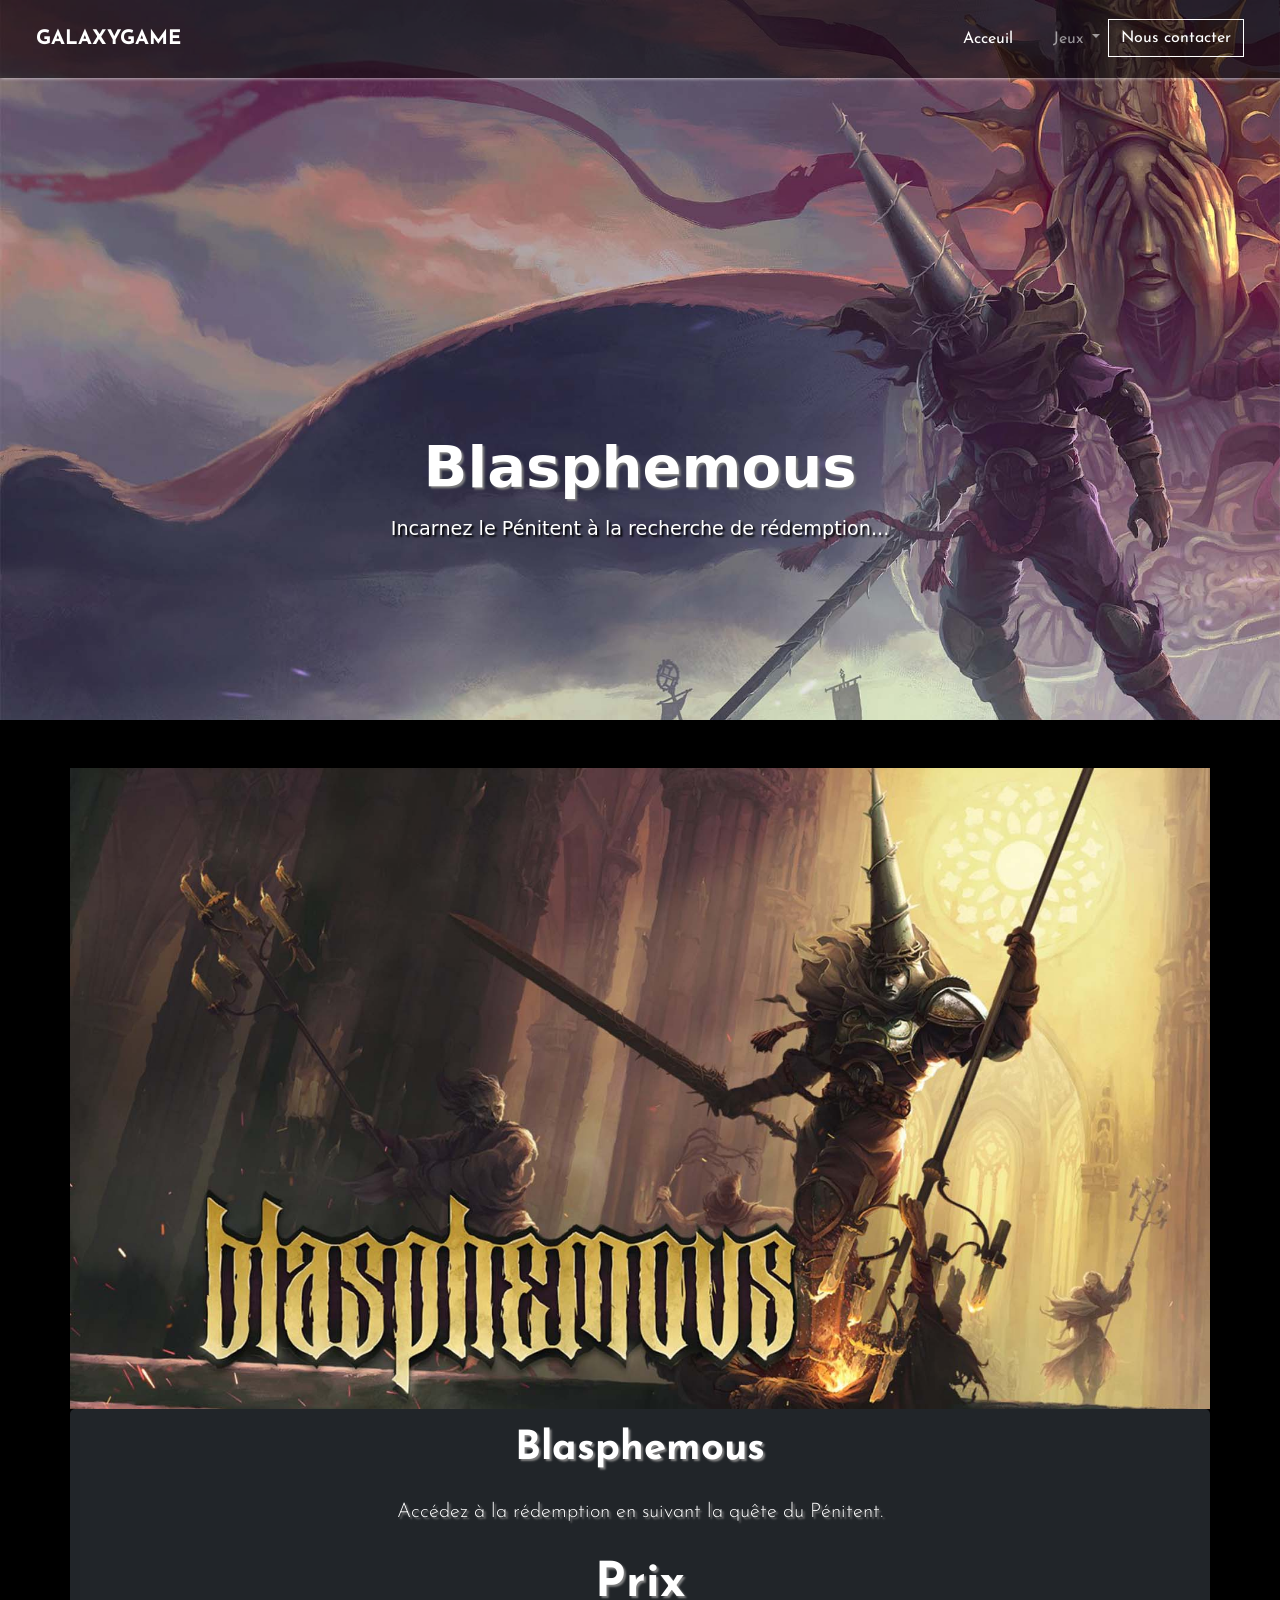
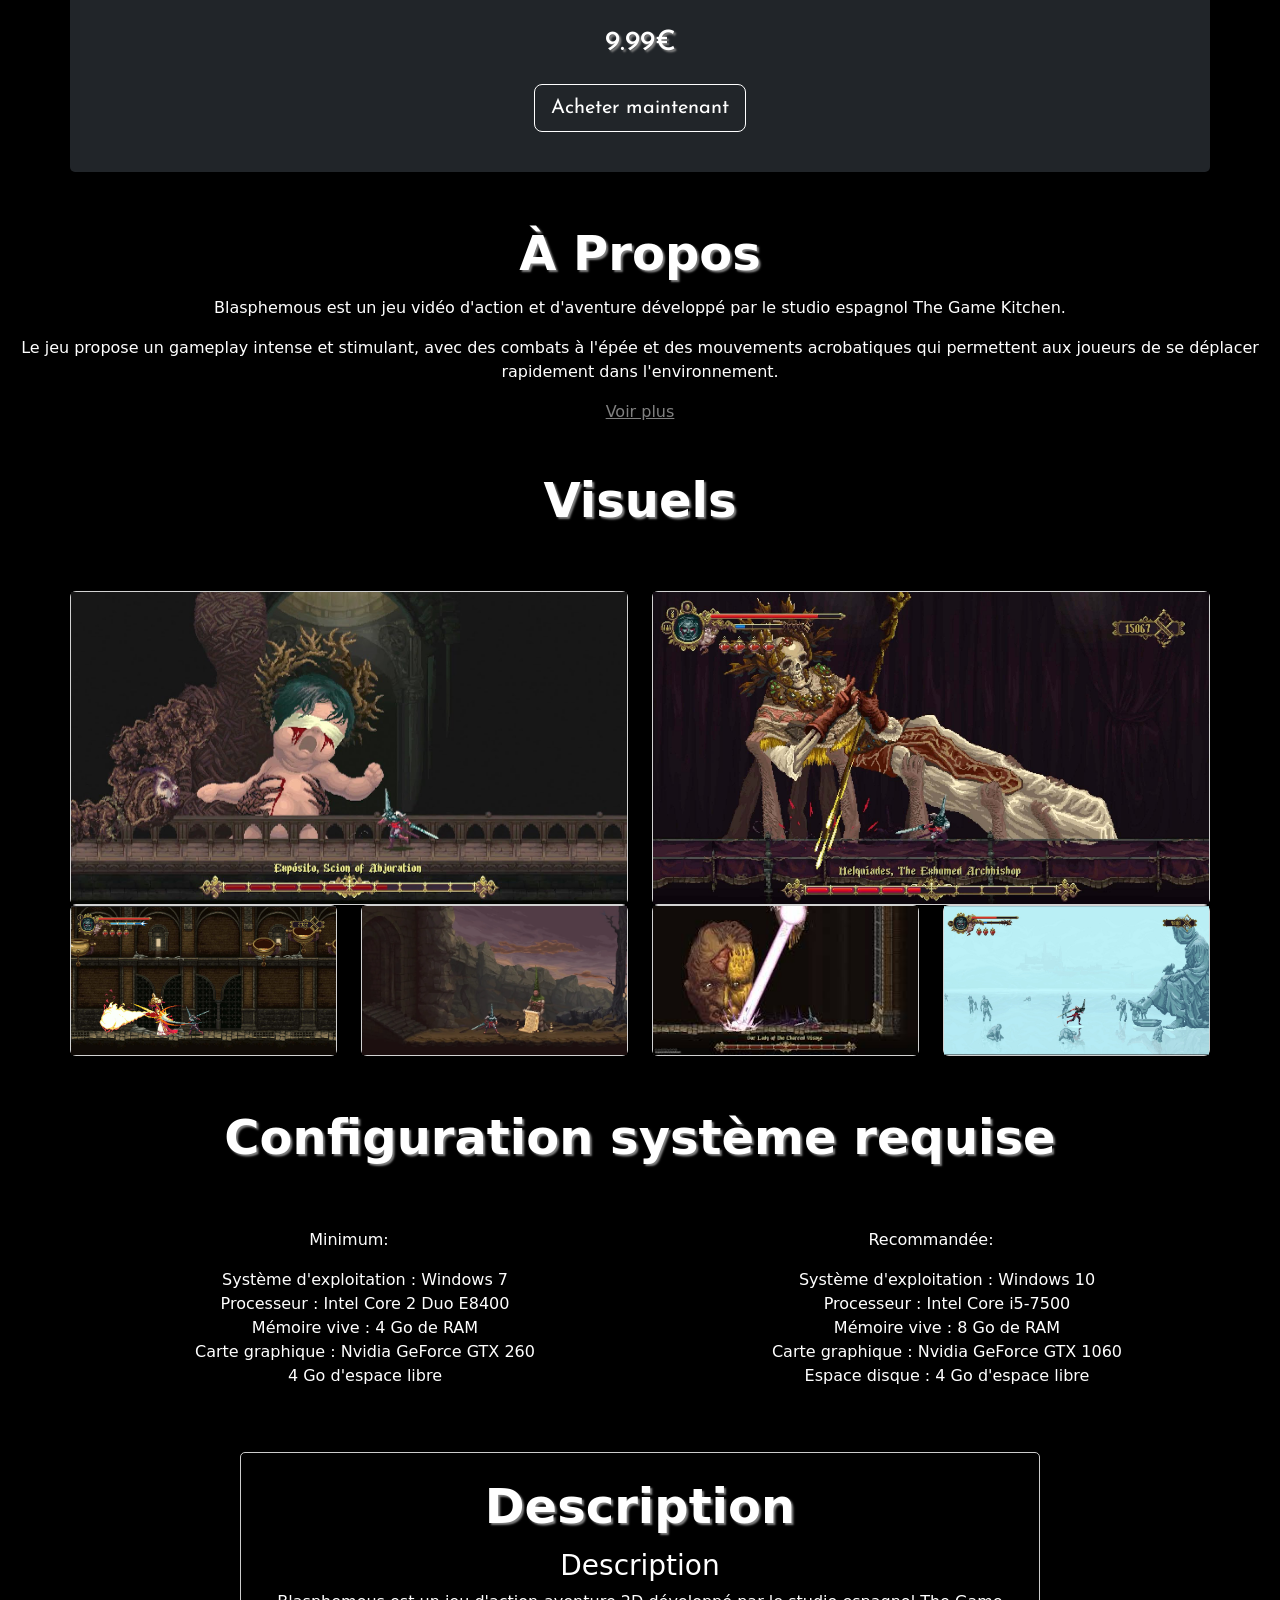
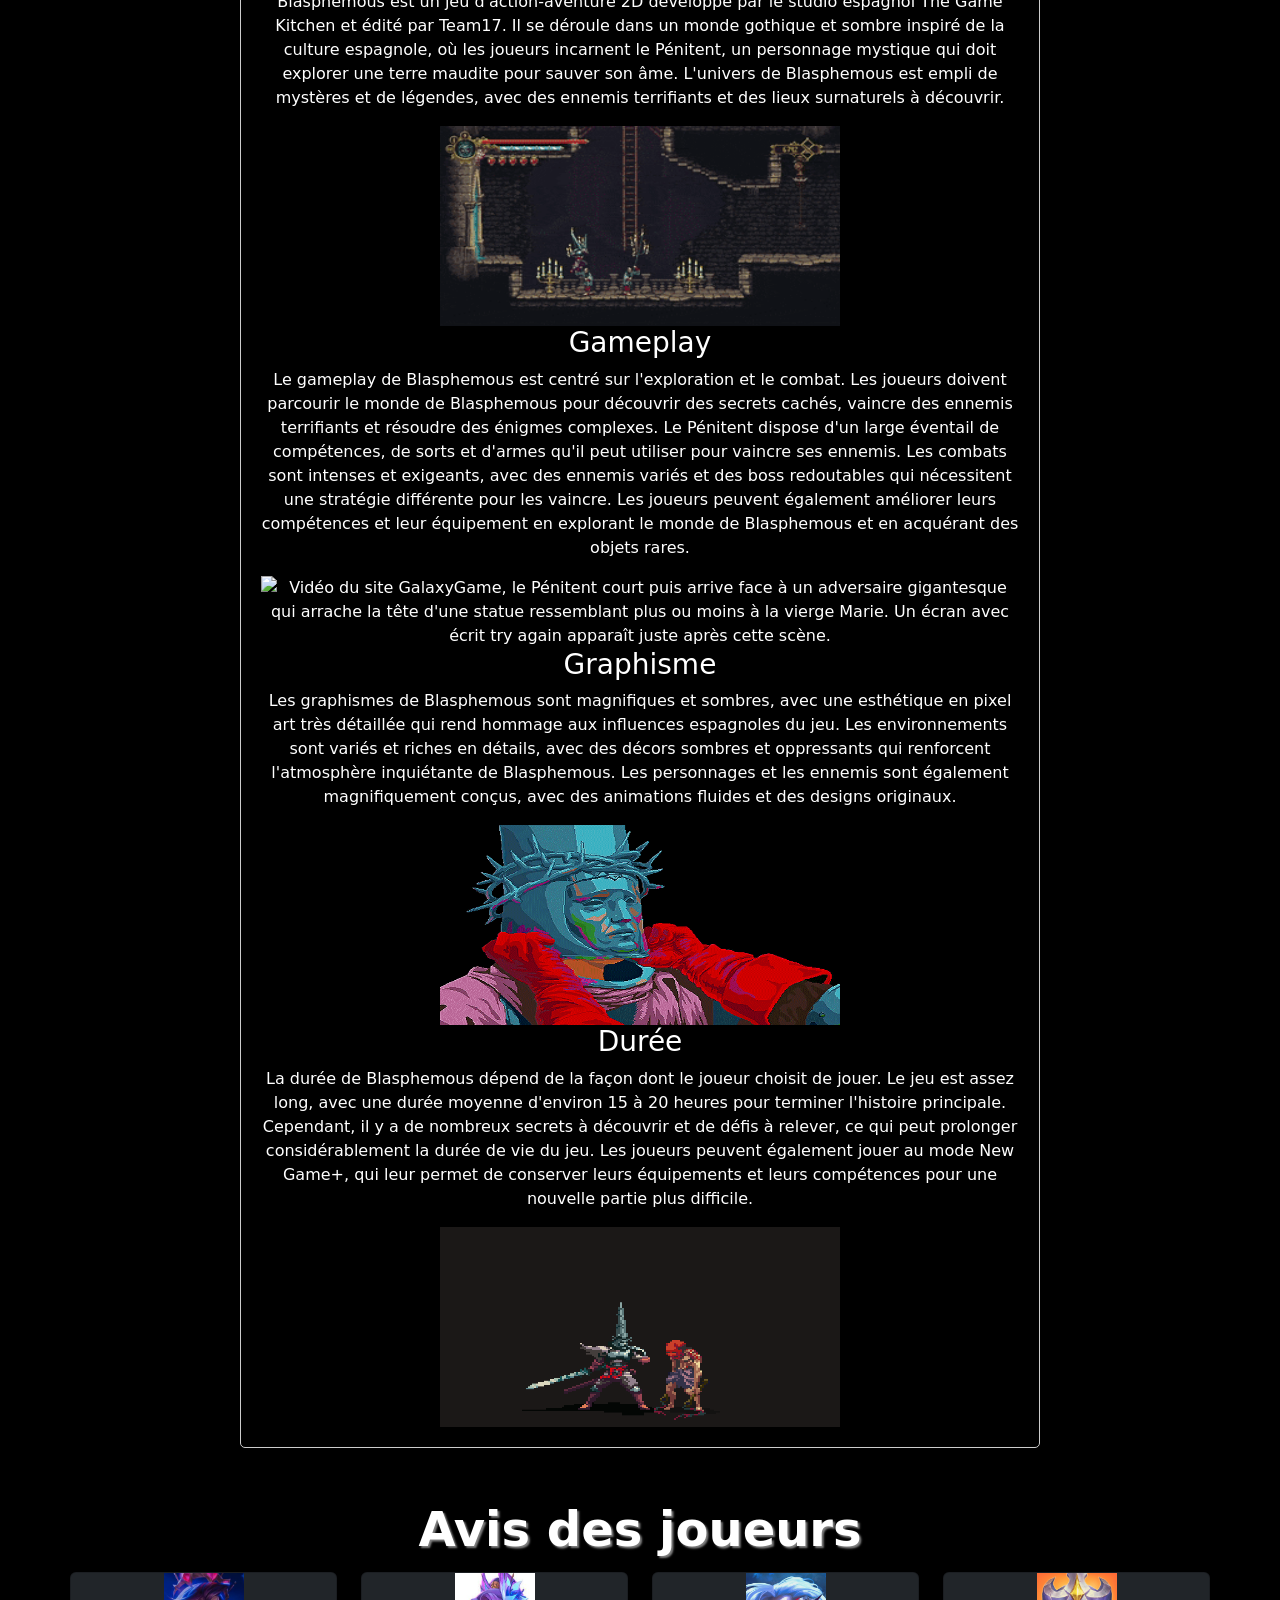
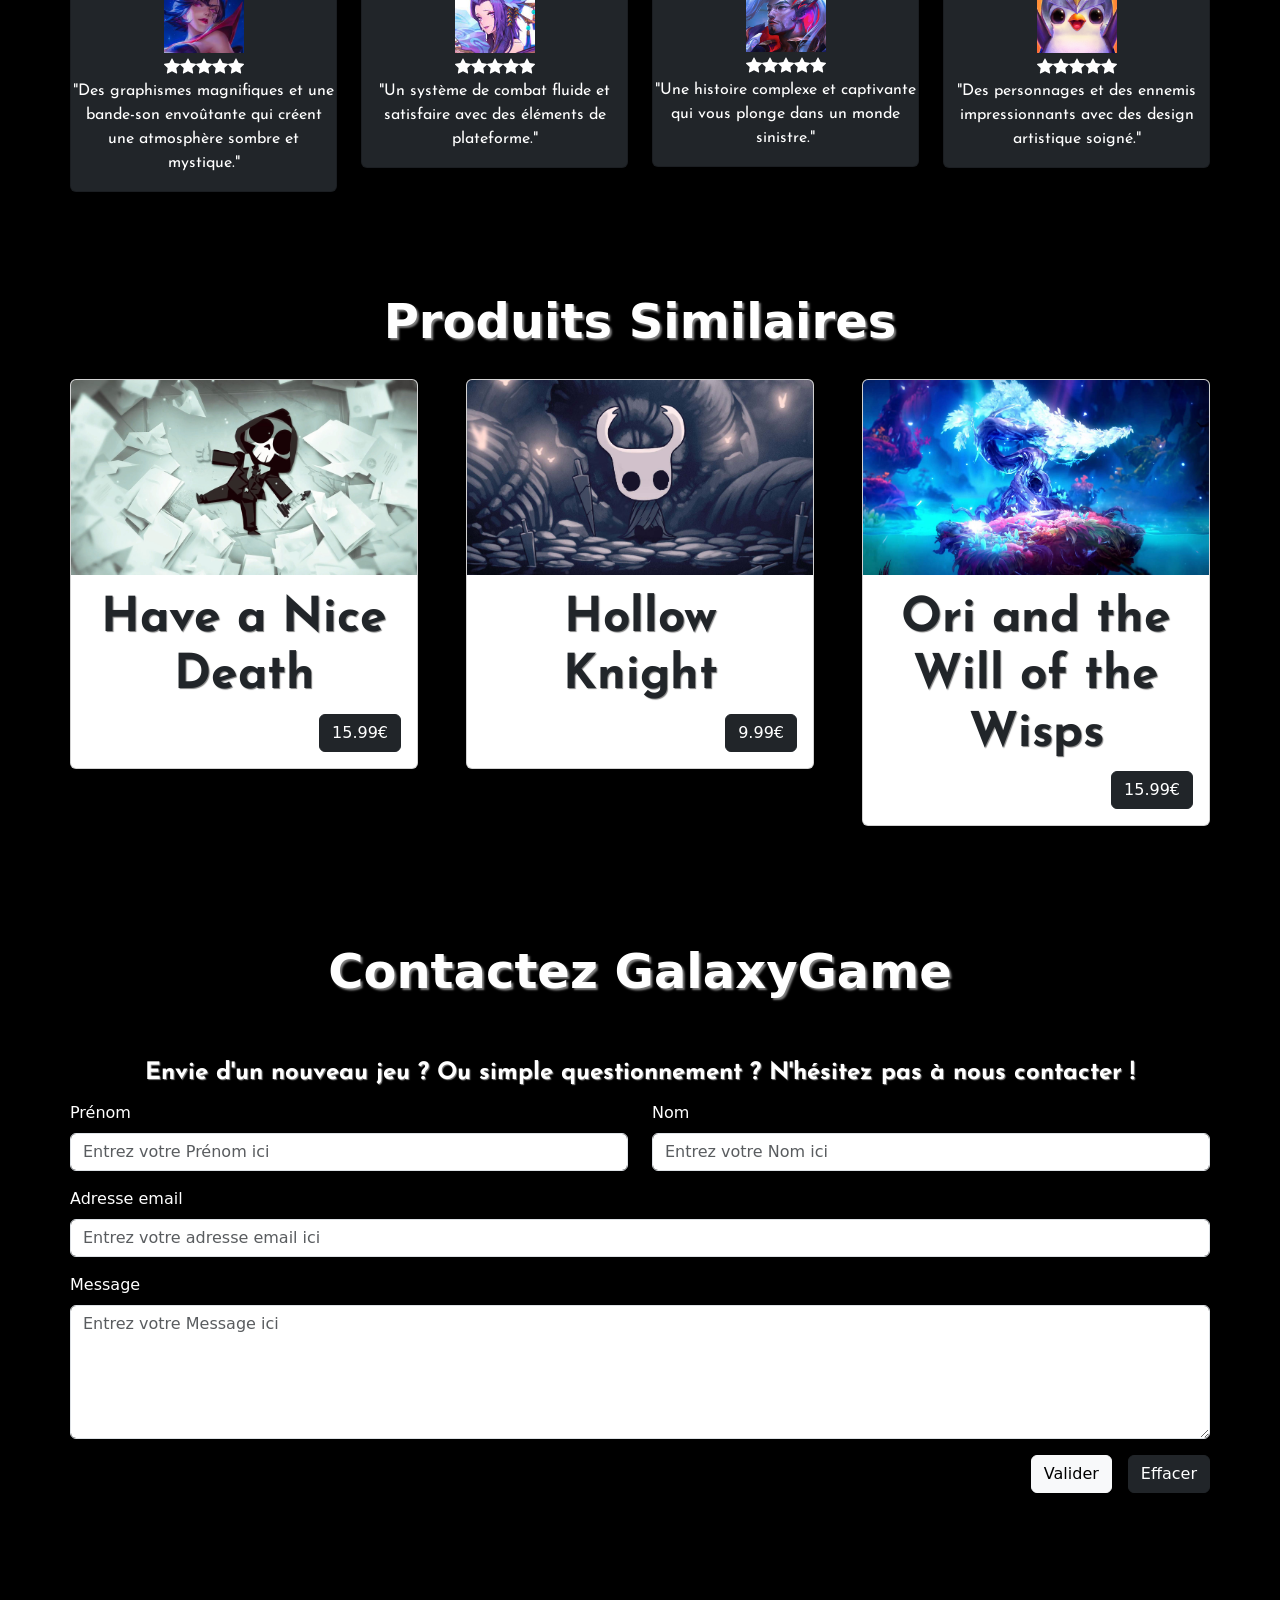
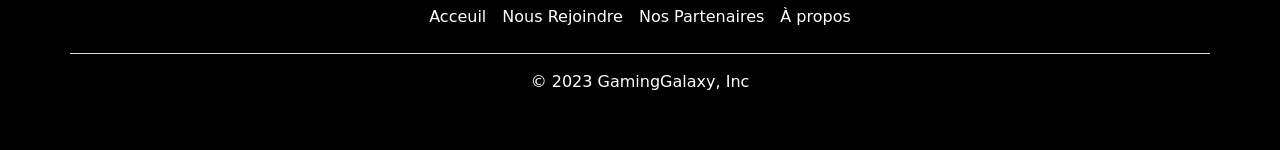
==== commit 5300d21f: "Add files via upload" ====
--- a/blasphemous.html
+++ b/blasphemous.html
@@ -339,7 +339,7 @@
       </div>
       <div class="col-md-3">
         <div class="card bg-dark">
-          <img src="img/other/pp4.png"
+          <img src="img/other/pp4.jpg"
             alt="Image d'une photo de profil d'un utilisateur du site GalaxyGame. Elle représente un pingouin qui a l'air joyeux."
             style="width: 5rem;" class="profil">
           <div class="stars">
